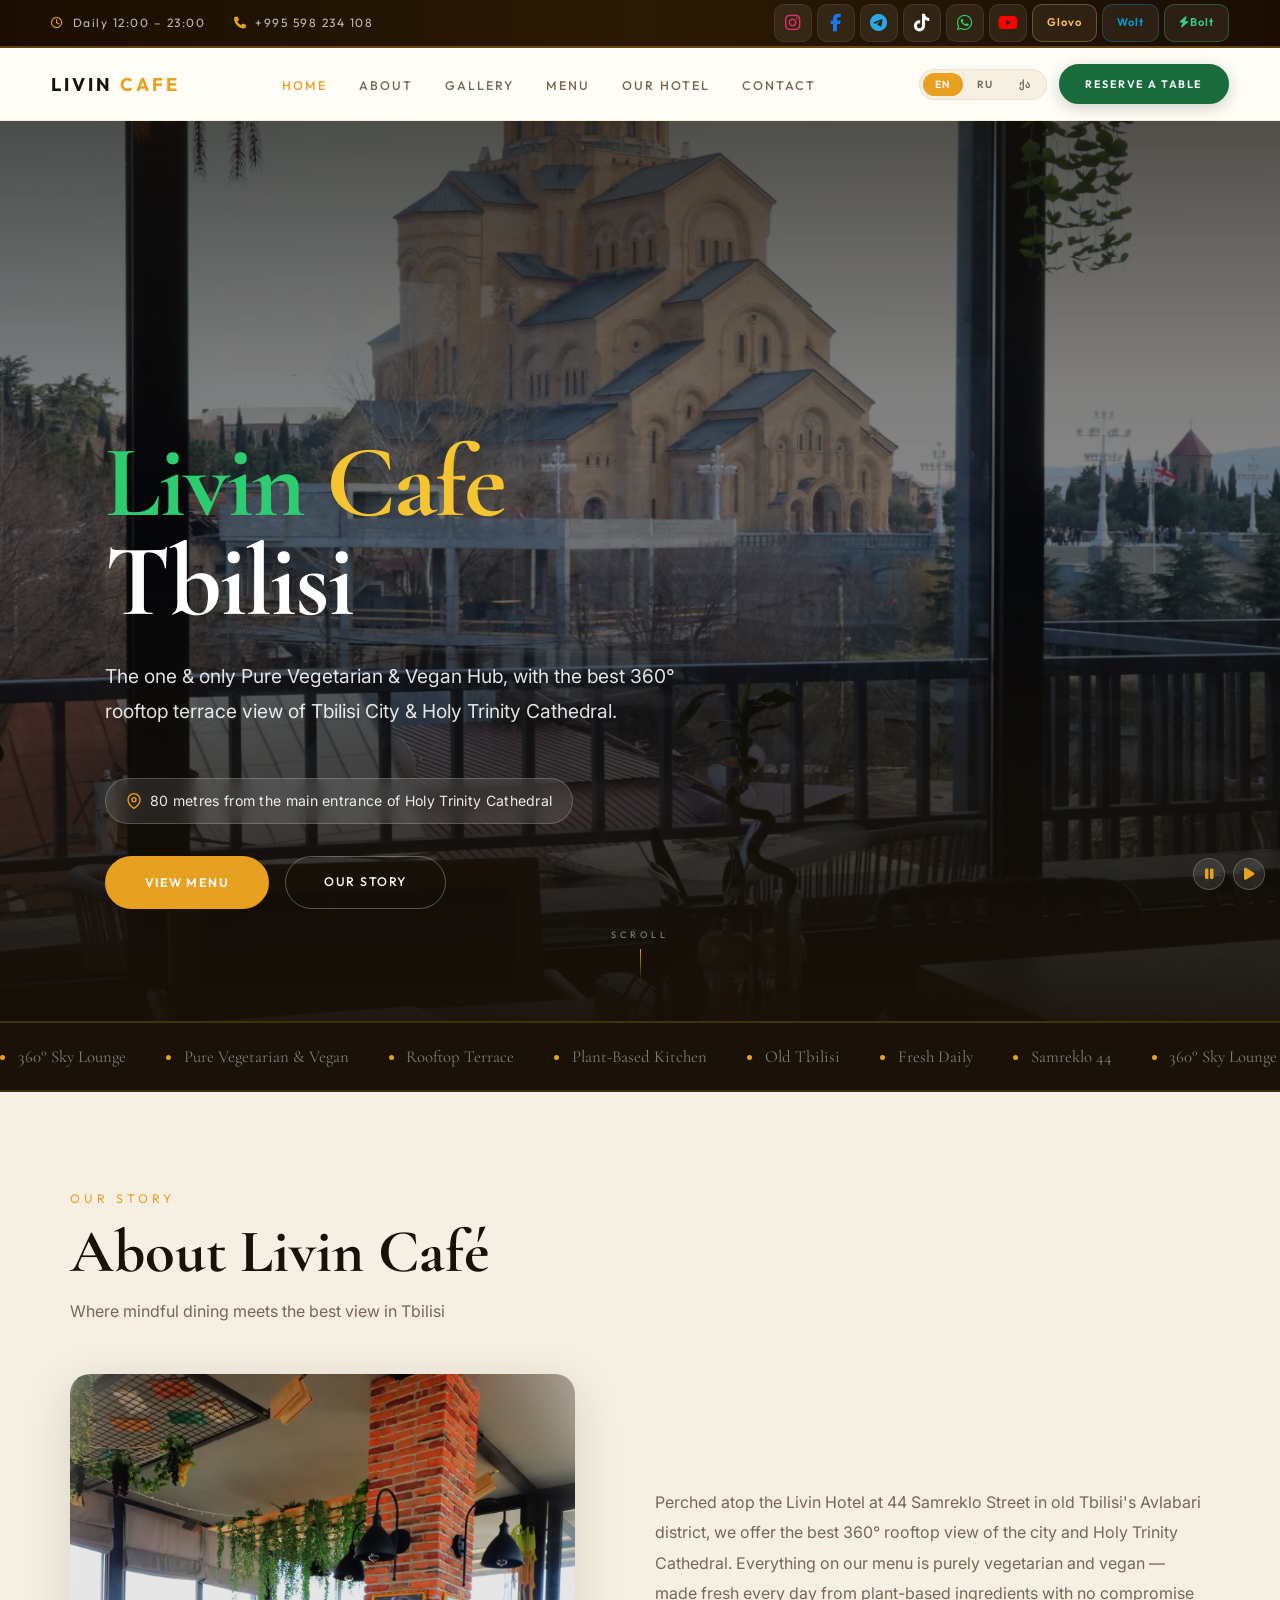
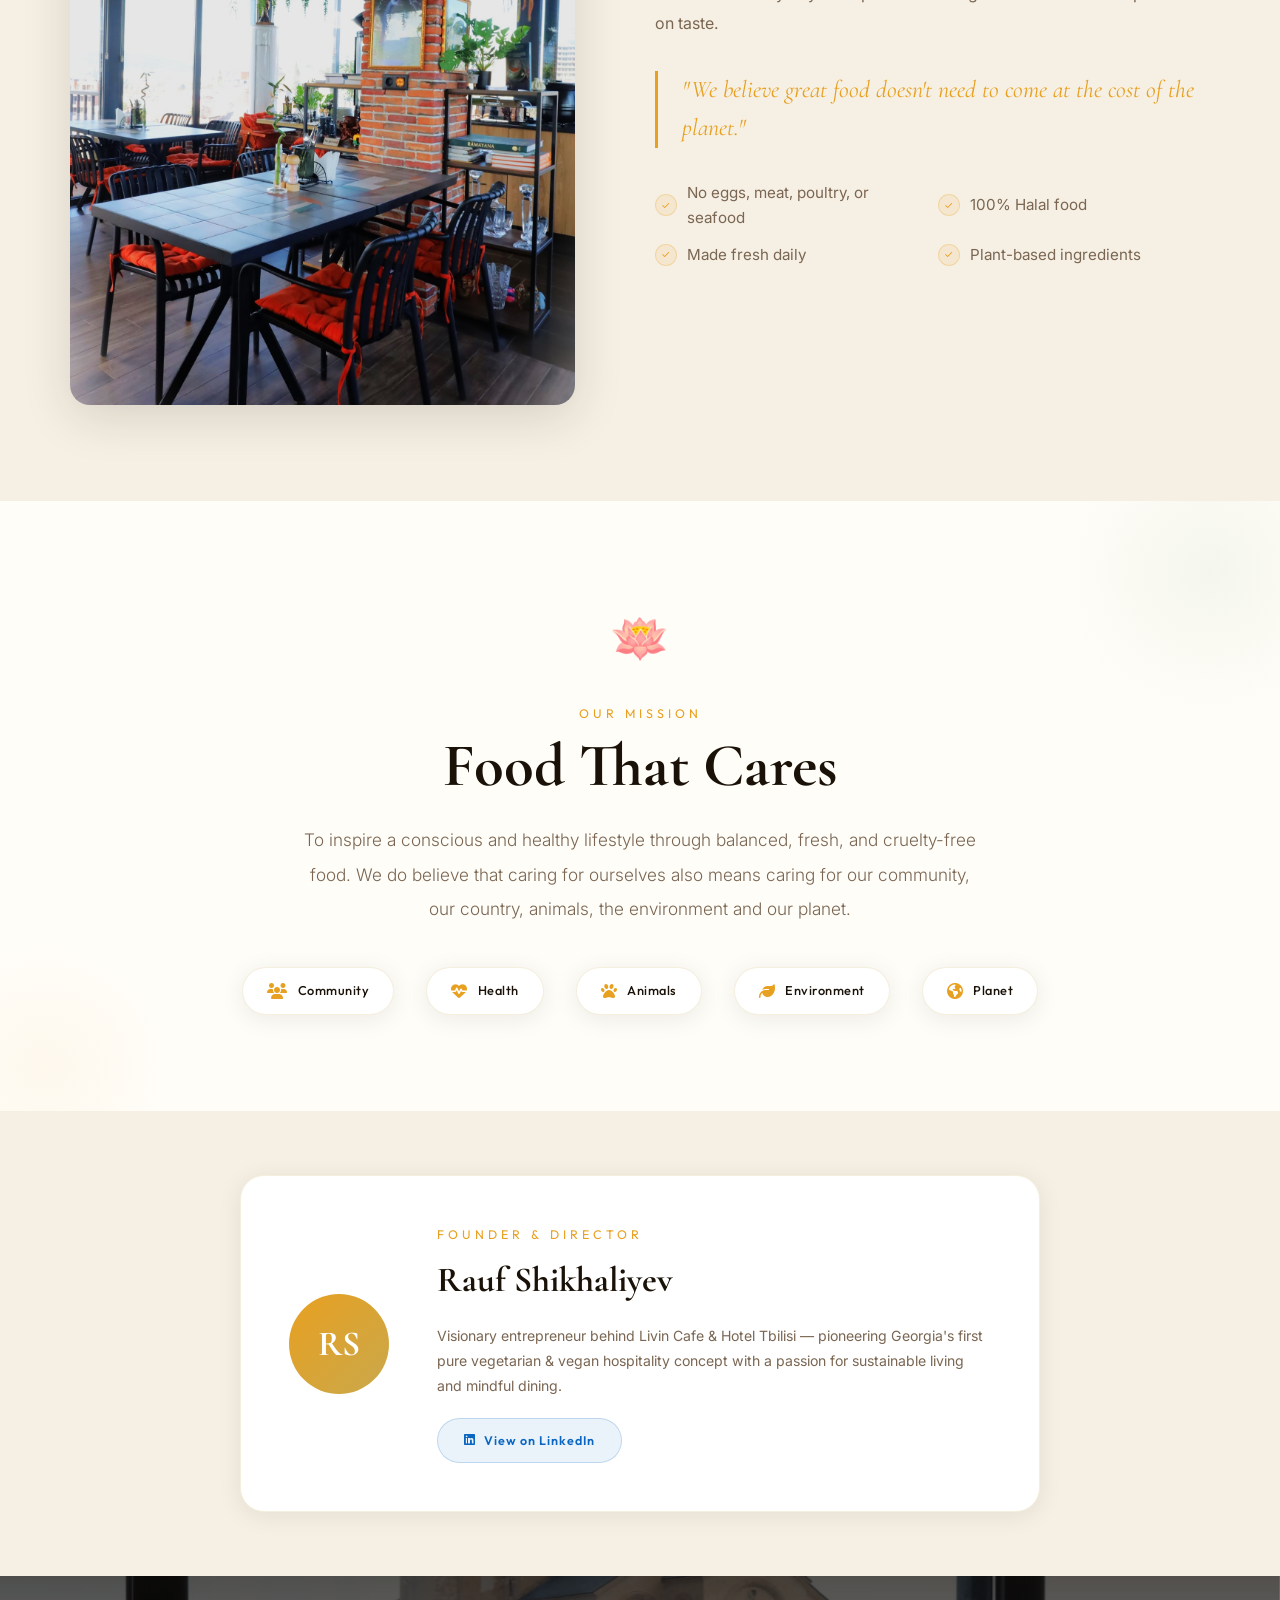
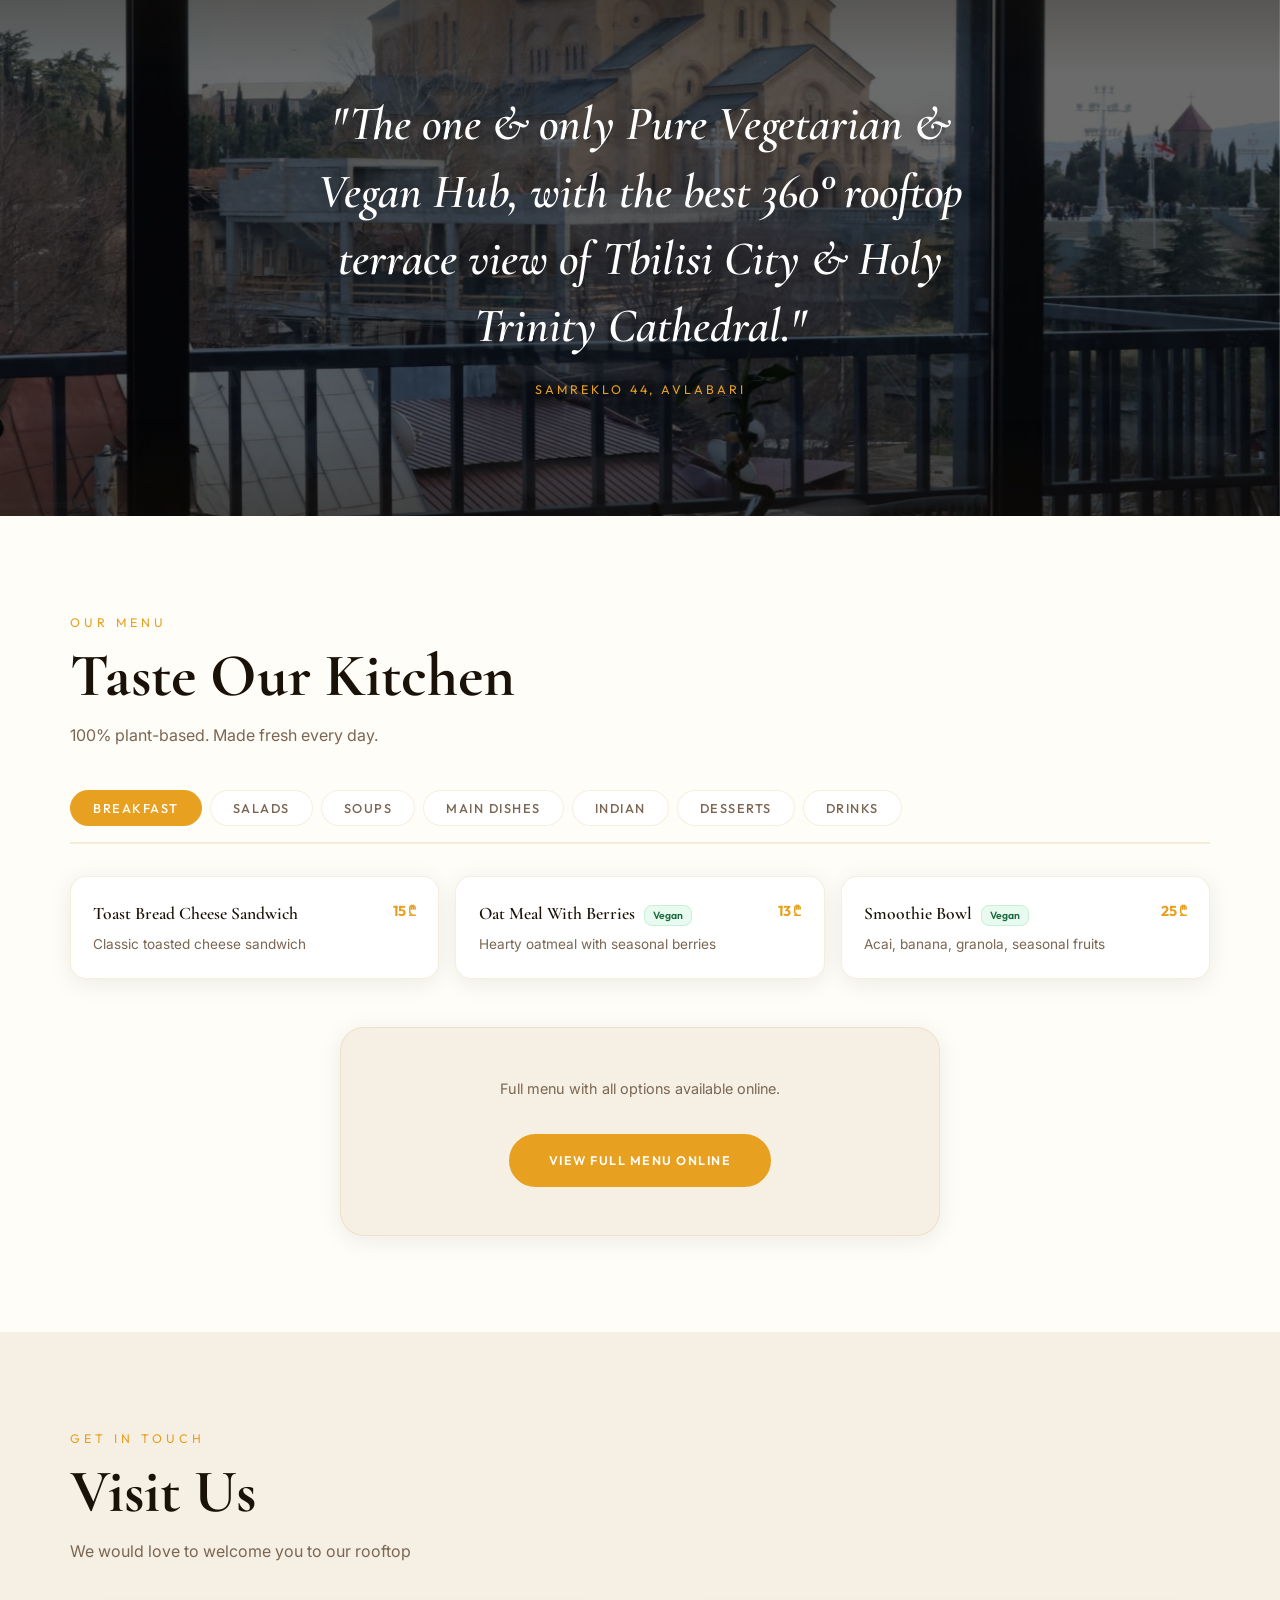
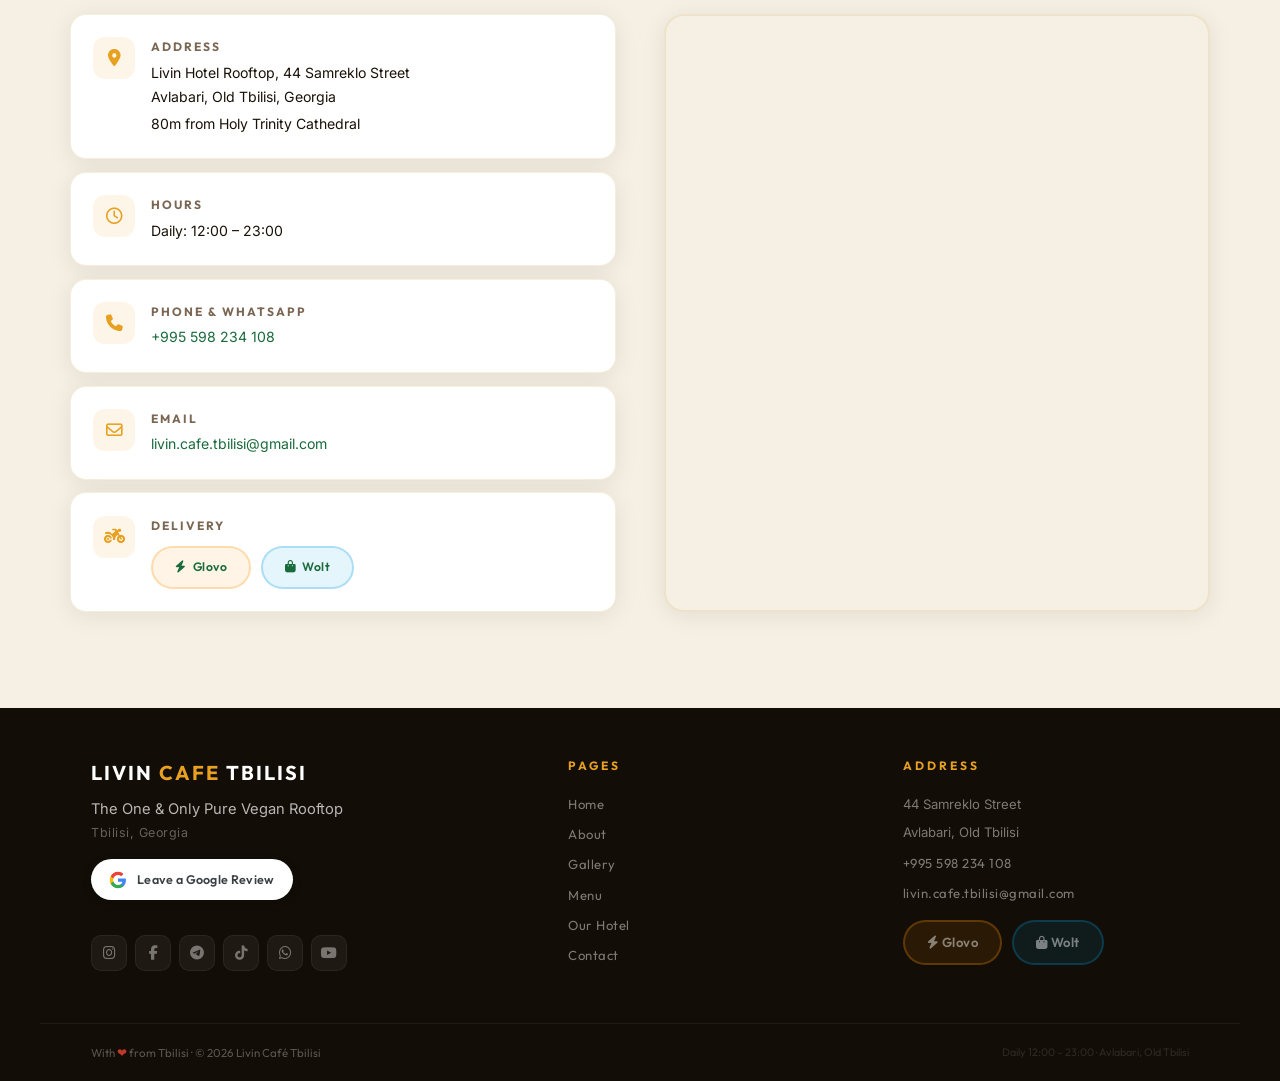
==== index.html @ c9aedded "Add files via upload" ====
<!DOCTYPE html>
<html lang="en">
<head>
  <!-- Google tag (gtag.js) -->
  <script async src="https://www.googletagmanager.com/gtag/js?id=G-5EV773RWT3"></script>
  <script>
    window.dataLayer = window.dataLayer || [];
    function gtag(){dataLayer.push(arguments);}
    gtag('js', new Date());
    gtag('config', 'G-5EV773RWT3');
  </script>
  <meta charset="UTF-8"><meta name="viewport" content="width=device-width,initial-scale=1.0">
  <title>Livin Cafe Tbilisi — Pure Vegetarian & Vegan Rooftop</title>
  <meta name="description" content="The one and only pure vegetarian and vegan rooftop cafe in Tbilisi with 360 views of Holy Trinity Cathedral. Samreklo 44, Avlabari.">
  <!-- OG Tags -->
  <meta property="og:title" content="Livin Cafe Tbilisi — Pure Vegetarian & Vegan Rooftop">
  <meta property="og:description" content="The one & only Pure Vegetarian & Vegan Hub with the best 360° rooftop terrace view of Tbilisi City & Holy Trinity Cathedral.">
  <meta property="og:type" content="website">
  <meta property="og:url" content="https://www.livincafetbilisi.com">
  <meta property="og:image" content="https://www.livincafetbilisi.com/photos/cathedral-view.jpg">
  <meta property="og:locale" content="en_US">
  <meta property="og:locale:alternate" content="ru_RU">
  <meta property="og:locale:alternate" content="ka_GE">
  <meta name="twitter:card" content="summary_large_image">
  <meta name="twitter:title" content="Livin Cafe Tbilisi — Pure Vegetarian & Vegan Rooftop">
  <meta name="twitter:description" content="360° Sky Lounge · Bar · Terrace · Pure Vegetarian & Vegan Hub in Old Tbilisi">
  <meta name="twitter:image" content="https://www.livincafetbilisi.com/photos/cathedral-view.jpg">
  <!-- Schema Markup for SEO -->
  <script type="application/ld+json">
  {
    "@context": "https://schema.org",
    "@type": "Restaurant",
    "name": "Livin Cafe Tbilisi",
    "image": [
      "https://www.livincafetbilisi.com/photos/cathedral-view.jpg",
      "https://www.livincafetbilisi.com/photos/interior.jpg"
    ],
    "servesCuisine": [
      "Vegetarian",
      "Vegan",
      "Georgian",
      "Mediterranean"
    ],
    "priceRange": "$$",
    "address": {
      "@type": "PostalAddress",
      "streetAddress": "44 Samreklo Street",
      "addressLocality": "Avlabari, Old Tbilisi",
      "addressCountry": "GE"
    },
    "geo": {
      "@type": "GeoCoordinates",
      "latitude": "41.698880",
      "longitude": "44.814075"
    },
    "telephone": "+995 598 234 108",
    "url": "https://www.livincafetbilisi.com",
    "openingHours": [
      "Mo,Tu,We,Th,Fr,Sa,Su 12:00-23:00"
    ],
    "menu": "https://menu.ps.me/PnsCt-fEtQE",
    "hasMenu": "https://menu.ps.me/PnsCt-fEtQE"
  }
  </script>
  <!-- Favicon SVG -->
  <link rel="icon" type="image/png" href="favicon.png">
  <link rel="shortcut icon" href="favicon.ico">
  <link rel="stylesheet" href="style.css">
  <link rel="stylesheet" href="https://cdnjs.cloudflare.com/ajax/libs/font-awesome/6.5.1/css/all.min.css">
</head>
<body>
  <!-- Skip to Content Link for Accessibility -->
  <a href="#main-content" class="skip-link">Skip to main content</a>
  <div id="main-content" class="content-wrapper">
<div class="top-bar">
  <div class="top-bar-left">
    <span class="top-hours"><i class="far fa-clock"></i> <span data-i18n="topHours">Daily 12:00 – 23:00</span></span>
    <a href="tel:+995598234108" class="top-phone"><i class="fas fa-phone"></i> +995 598 234 108</a>
  </div>
  <div class="top-bar-right">
    <a href="https://www.instagram.com/livin.cafe.tbilisi" target="_blank" class="tsoc ig"><i class="fab fa-instagram"></i></a>
    <a href="https://www.facebook.com/livincafetbilisi" target="_blank" class="tsoc fb"><i class="fab fa-facebook-f"></i></a>
    <a href="https://t.me/LIVINCAFETBILISI" target="_blank" class="tsoc tg"><i class="fab fa-telegram-plane"></i></a>
    <a href="https://www.tiktok.com/@livin.cafe.tbilisi" target="_blank" class="tsoc tt"><i class="fab fa-tiktok"></i></a>
    <a href="https://wa.me/995598234108" target="_blank" class="tsoc wa"><i class="fab fa-whatsapp"></i></a>
    <a href="https://www.youtube.com/@LivinCafeTbilisi" target="_blank" class="tsoc yt"><i class="fab fa-youtube"></i></a>
    <a href="https://glovoapp.com/ka/ge/tbilisi/stores/livin-cafe-tbilisi-tbi" target="_blank" class="tsoc tsoc-delivery glovo">Glovo</a>
    <a href="https://wolt.com/ka/geo/tbilisi/restaurant/livin-caf-tbilisi" target="_blank" class="tsoc tsoc-delivery wolt">Wolt</a>
    <a href="#" class="tsoc tsoc-delivery bolt"><i class="fas fa-bolt"></i> Bolt</a>
  </div>
</div>
<nav class="nav" id="nav">
  <a href="index.html" class="nav-logo"><span class="nav-brand">LIVIN <em>CAFE</em></span></a>
  <ul class="nav-center">
    <li><a href="#home" class="active" data-i18n="navHome">Home</a></li>
    <li><a href="#about" data-i18n="navAbout">About</a></li>
    <li><a href="gallery.html" data-i18n="navGallery">Gallery</a></li>
    <li><a href="#menu" data-i18n="navMenu">Menu</a></li>
    <li><a href="hotel.html" data-i18n="navHotel">Our Hotel</a></li>
    <li><a href="#contact" data-i18n="navContact">Contact</a></li>
  </ul>
  <div class="nav-right">
    <div class="lang-toggle">
      <button class="lang-btn active" data-lang="en">EN</button>
      <button class="lang-btn" data-lang="ru">RU</button>
      <button class="lang-btn" data-lang="ka">ქა</button>
    </div>
    <a href="https://wa.me/995598234108" target="_blank" class="nav-cta" data-i18n="navCta">Reserve a Table</a>
  </div>
  <button class="hamburger" id="hamburger"><span></span><span></span><span></span></button>
</nav>
<div class="mobile-nav" id="mobileNav">
  <a href="#home" onclick="closeMobile()" data-i18n="navHome">Home</a>
  <a href="#about" onclick="closeMobile()" data-i18n="navAbout">About</a>
  <a href="gallery.html" data-i18n="navGallery">Gallery</a>
  <a href="#menu" onclick="closeMobile()" data-i18n="navMenu">Menu</a>
  <a href="hotel.html" data-i18n="navHotel">Hotel</a>
  <a href="#contact" onclick="closeMobile()" data-i18n="navContact">Contact</a>
  <a href="https://wa.me/995598234108" target="_blank" data-i18n="navCta">Reserve a Table</a>
  <div class="mobile-lang"><button class="lang-btn" data-lang="en">EN</button><button class="lang-btn" data-lang="ru">RU</button><button class="lang-btn" data-lang="ka">ქა</button></div>
</div>

<!-- HERO — brighter video filter -->
<section class="hero" id="home">
  <div class="hero-video-wrap">
    <video autoplay muted loop playsinline class="hero-video" poster="photos/cathedral-view.jpg">
      <source src="video/hero-6.mp4" type="video/mp4">
      <source src="video/hero.mp4" type="video/mp4">
    </video>
  </div>
  <div class="hero-overlay"></div>
  <div class="hero-content">
    <h1><span class="green">Livin</span> <span class="gold">Cafe</span><br>Tbilisi</h1>
    <p class="hero-desc" data-i18n="heroDesc">The one &amp; only Pure Vegetarian &amp; Vegan Hub, with the best 360&deg; rooftop terrace view of Tbilisi City &amp; Holy Trinity Cathedral.</p>
    <div class="hero-location" data-i18n="heroLocation">
      <svg viewBox="0 0 24 24" fill="none" stroke="currentColor" stroke-width="2" stroke-linecap="round" stroke-linejoin="round"><path d="M21 10c0 7-9 13-9 13s-9-6-9-13a9 9 0 0118 0z"/><circle cx="12" cy="10" r="3"/></svg>
      80 metres from the main entrance of Holy Trinity Cathedral
    </div>
    <div class="hero-actions">
      <a href="#menu" class="btn-main" data-i18n="heroBtn1">View Menu</a>
      <a href="#about" class="btn-ghost" data-i18n="heroBtn2">Our Story</a>
    </div>
  </div>
  <div class="hero-scroll"><span data-i18n="scrollText">Scroll</span><div class="hero-scroll-line"></div></div>
</section>

<!-- MARQUEE -->
<div class="marquee"><div class="marquee-track">
  <div class="marquee-item"><span class="dot"></span>360&deg; Sky Lounge</div>
  <div class="marquee-item"><span class="dot"></span><span data-i18n="mq1">Pure Vegetarian &amp; Vegan</span></div>
  <div class="marquee-item"><span class="dot"></span><span data-i18n="mq2">Rooftop Terrace</span></div>
  <div class="marquee-item"><span class="dot"></span><span data-i18n="mq3">Plant-Based Kitchen</span></div>
  <div class="marquee-item"><span class="dot"></span>Old Tbilisi</div>
  <div class="marquee-item"><span class="dot"></span><span data-i18n="mq5">Fresh Daily</span></div>
  <div class="marquee-item"><span class="dot"></span>Samreklo 44</div>
  <div class="marquee-item"><span class="dot"></span>360&deg; Sky Lounge</div>
  <div class="marquee-item"><span class="dot"></span><span data-i18n="mq1">Pure Vegetarian &amp; Vegan</span></div>
  <div class="marquee-item"><span class="dot"></span><span data-i18n="mq2">Rooftop Terrace</span></div>
  <div class="marquee-item"><span class="dot"></span><span data-i18n="mq3">Plant-Based Kitchen</span></div>
  <div class="marquee-item"><span class="dot"></span>Old Tbilisi</div>
  <div class="marquee-item"><span class="dot"></span>Samreklo 44</div>
</div></div>
<div class="marquee-controls" aria-label="Marquee controls">
  <button class="marquee-btn pause" title="Pause"><i class="fas fa-pause"></i></button>
  <button class="marquee-btn play" title="Play"><i class="fas fa-play"></i></button>
</div>

<!-- ABOUT -->
<section id="about">
  <div class="container">
    <span class="section-label reveal" data-i18n="aboutLabel">Our Story</span>
    <h2 class="section-title reveal" data-i18n="aboutTitle">About Livin Cafe</h2>
    <p class="section-sub reveal" data-i18n="aboutSub">Where mindful dining meets the best view in Tbilisi</p>
    <div class="about-grid">
      <div class="about-img reveal"><img src="photos/interior.jpg" alt="Livin Cafe Interior"></div>
      <div class="about-body">
        <p class="reveal" data-i18n="aboutP">Perched atop the Livin Hotel at 44 Samreklo Street in Old Tbilisi's Avlabari district, we offer the best 360&deg; rooftop view of the city and Holy Trinity Cathedral. Everything on our menu is purely vegetarian and vegan — made fresh every day from plant-based ingredients with no compromise on taste.</p>
        <blockquote class="reveal" data-i18n="aboutQuote">"We believe great food doesn't need to come at the cost of the planet."</blockquote>
        <ul class="values reveal">
          <li><span class="check">&#10003;</span><span data-i18n="pr1">No eggs, meat, poultry, or seafood</span></li>
          <li><span class="check">&#10003;</span><span data-i18n="pr2">100% Halal food</span></li>
          <li><span class="check">&#10003;</span><span data-i18n="pr3">Made fresh daily</span></li>
          <li><span class="check">&#10003;</span><span data-i18n="pr4">Plant-based ingredients</span></li>
        </ul>
      </div>
    </div>
  </div>
</section>

<!-- MISSION — NEW SECTION -->
<section class="mission-section" id="mission">
  <div class="mission-inner">
    <div class="mission-icon reveal">🪷</div>
    <span class="section-label reveal" data-i18n="missionLabel">Our Mission</span>
    <h2 class="section-title reveal" data-i18n="missionTitle">Food That Cares</h2>
    <p class="mission-text reveal" data-i18n="missionText">To inspire a conscious and healthy lifestyle through balanced, fresh, and cruelty-free food. We do believe that caring for ourselves also means caring for our community, our country, animals, the environment and our planet.</p>
    <div class="mission-pillars reveal">
      <div class="mission-pillar"><i class="fas fa-users"></i> <span data-i18n="mp1">Community</span></div>
      <div class="mission-pillar"><i class="fas fa-heartbeat"></i> <span data-i18n="mp2">Health</span></div>
      <div class="mission-pillar"><i class="fas fa-paw"></i> <span data-i18n="mp3">Animals</span></div>
      <div class="mission-pillar"><i class="fas fa-leaf"></i> <span data-i18n="mp4">Environment</span></div>
      <div class="mission-pillar"><i class="fas fa-globe-americas"></i> <span data-i18n="mp5">Planet</span></div>
    </div>
  </div>
</section>

<!-- OWNER -->
<section class="owner-section" id="owner">
  <div class="container">
    <div class="owner-card reveal">
      <div class="owner-photo"><div class="owner-initials">RS</div></div>
      <div class="owner-info">
        <span class="section-label" data-i18n="ownerLabel">Founder &amp; Director</span>
        <h3 data-i18n="ownerName">Rauf Shikhaliyev</h3>
        <p data-i18n="ownerBio">Visionary entrepreneur behind Livin Cafe &amp; Hotel Tbilisi — pioneering Georgia's first pure vegetarian &amp; vegan hospitality concept with a passion for sustainable living and mindful dining.</p>
        <a href="https://www.linkedin.com/in/rauf-shikhaliyev-09820183/" target="_blank" class="owner-linkedin">
          <i class="fab fa-linkedin"></i> <span data-i18n="ownerLinkedin">View on LinkedIn</span>
        </a>
      </div>
    </div>
  </div>
</section>

<!-- PHOTO BREAK -->
<div class="photo-break">
  <img src="photos/cathedral-view.jpg" alt="Cathedral view from Livin Cafe">
  <div class="photo-break-overlay"></div>
  <div class="photo-break-text reveal">
    <blockquote data-i18n="breakQuote">"The one &amp; only Pure Vegetarian &amp; Vegan Hub, with the best 360&deg; rooftop terrace view of Tbilisi City &amp; Holy Trinity Cathedral."</blockquote>
    <cite data-i18n="breakCite">Samreklo 44, Avlabari</cite>
  </div>
</div>

<!-- MENU — with i18n keys for translation -->
<section id="menu">
  <div class="container">
    <span class="section-label reveal" data-i18n="menuLabel">Our Menu</span>
    <h2 class="section-title reveal" data-i18n="menuTitle">Taste Our Kitchen</h2>
    <p class="section-sub reveal" data-i18n="menuSub">100% plant-based. Made fresh every day.</p>
    <div class="menu-tabs reveal">
      <button class="tab-btn active" data-tab="breakfast" data-i18n="t0">Breakfast</button>
      <button class="tab-btn" data-tab="salads" data-i18n="t1">Salads</button>
      <button class="tab-btn" data-tab="soups" data-i18n="t2">Soups</button>
      <button class="tab-btn" data-tab="mains" data-i18n="t3">Main Dishes</button>
      <button class="tab-btn" data-tab="indian" data-i18n="t4">Indian</button>
      <button class="tab-btn" data-tab="desserts" data-i18n="t5">Desserts</button>
      <button class="tab-btn" data-tab="drinks" data-i18n="t6">Drinks</button>
    </div>
    <!-- BREAKFAST -->
    <div class="menu-panel active" id="tab-breakfast"><div class="menu-grid">
      <div class="menu-card"><div class="menu-card-body"><h4><span data-i18n="m_b1">Toast Bread Cheese Sandwich</span></h4><p class="mc-desc" data-i18n="m_b1d">Classic toasted cheese sandwich</p></div><span class="mc-price">15 &#8382;</span></div>
      <div class="menu-card"><div class="menu-card-body"><h4><span data-i18n="m_b2">Oat Meal With Berries</span> <span class="tag-v">Vegan</span></h4><p class="mc-desc" data-i18n="m_b2d">Hearty oatmeal with seasonal berries</p></div><span class="mc-price">13 &#8382;</span></div>
      <div class="menu-card"><div class="menu-card-body"><h4><span data-i18n="m_b3">Smoothie Bowl</span> <span class="tag-v">Vegan</span></h4><p class="mc-desc" data-i18n="m_b3d">Acai, banana, granola, seasonal fruits</p></div><span class="mc-price">25 &#8382;</span></div>
    </div></div>
    <!-- SALADS -->
    <div class="menu-panel" id="tab-salads"><div class="menu-grid">
      <div class="menu-card"><div class="menu-card-body"><h4><span data-i18n="m_s1">Broccoli &amp; Avocado Salad</span> <span class="tag-v">Vegan</span></h4><p class="mc-desc" data-i18n="m_s1d">Broccoli, avocado, iceberg, tomato, zucchini, cashew</p></div><span class="mc-price">25 &#8382;</span></div>
      <div class="menu-card"><div class="menu-card-body"><h4><span data-i18n="m_s2">Caesar Salad</span> <span class="tag-vg">Vegetarian</span></h4><p class="mc-desc" data-i18n="m_s2d">Beyond Meat, parmesan, vegan caesar dressing</p></div><span class="mc-price">29 &#8382;</span></div>
    </div></div>
    <!-- SOUPS -->
    <div class="menu-panel" id="tab-soups"><div class="menu-grid">
      <div class="menu-card"><div class="menu-card-body"><h4><span data-i18n="m_sp1">Pumpkin Cream Soup</span> <span class="tag-v">Vegan</span></h4><p class="mc-desc" data-i18n="m_sp1d">Semi-sweet pumpkin, coconut cream, spices</p></div><span class="mc-price">18 &#8382;</span></div>
      <div class="menu-card"><div class="menu-card-body"><h4><span data-i18n="m_sp2">Miso Soup</span> <span class="tag-v">Vegan</span></h4><p class="mc-desc" data-i18n="m_sp2d">Tofu, wakame, nori, bell pepper, rice</p></div><span class="mc-price">22 &#8382;</span></div>
      <div class="menu-card"><div class="menu-card-body"><h4><span data-i18n="m_sp3">Tom Yum Noodles</span> <span class="tag-v">Vegan</span></h4><p class="mc-desc" data-i18n="m_sp3d">Tofu, mushroom, broccoli, coconut cream</p></div><span class="mc-price">25 &#8382;</span></div>
    </div></div>
    <!-- MAINS -->
    <div class="menu-panel" id="tab-mains"><div class="menu-grid">
      <div class="menu-card"><div class="menu-card-body"><h4><span data-i18n="m_m1">CheeseBurger</span> <span class="tag-vg">Vegetarian</span></h4><p class="mc-desc" data-i18n="m_m1d">Beyond Meat patty, mozzarella, potato wedges</p></div><span class="mc-price">38 &#8382;</span></div>
      <div class="menu-card"><div class="menu-card-body"><h4><span data-i18n="m_m2">Burger</span> <span class="tag-v">Vegan</span></h4><p class="mc-desc" data-i18n="m_m2d">Beyond Meat, lettuce, tomato, vegan sauce</p></div><span class="mc-price">35 &#8382;</span></div>
      <div class="menu-card"><div class="menu-card-body"><h4><span data-i18n="m_m3">Grilled Falafel Roll</span> <span class="tag-v">Vegan</span></h4><p class="mc-desc" data-i18n="m_m3d">Lavash, lettuce, tomato, cucumber pickle</p></div><span class="mc-price">25 &#8382;</span></div>
      <div class="menu-card"><div class="menu-card-body"><h4><span data-i18n="m_m4">Spicy Burrito Wrap</span> <span class="tag-v">Vegan</span></h4><p class="mc-desc" data-i18n="m_m4d">Soy meat, corn, red beans, bell pepper, salsa</p></div><span class="mc-price">25 &#8382;</span></div>
      <div class="menu-card"><div class="menu-card-body"><h4><span data-i18n="m_m5">Tofu Fish Fillet</span> <span class="tag-v">Vegan</span></h4><p class="mc-desc" data-i18n="m_m5d">Tofu in nori, vegan tartar, home fries</p></div><span class="mc-price">35 &#8382;</span></div>
      <div class="menu-card"><div class="menu-card-body"><h4><span data-i18n="m_m6">Singapore Noodles</span> <span class="tag-v">Vegan</span></h4><p class="mc-desc" data-i18n="m_m6d">Bell pepper, carrot, zucchini, sesame, soy</p></div><span class="mc-price">28 &#8382;</span></div>
    </div></div>
    <!-- INDIAN -->
    <div class="menu-panel" id="tab-indian"><div class="menu-grid">
      <div class="menu-card"><div class="menu-card-body"><h4><span data-i18n="m_i1">Paneer Butter Masala</span> <span class="tag-vg">Vegetarian</span></h4><p class="mc-desc" data-i18n="m_i1d">Tomato, cashew, garam masala, ginger</p></div><span class="mc-price">35 &#8382;</span></div>
      <div class="menu-card"><div class="menu-card-body"><h4><span data-i18n="m_i2">Paneer Tikka Masala</span> <span class="tag-vg">Vegetarian</span></h4><p class="mc-desc" data-i18n="m_i2d">Spicy, jeera rice, yogurt, bell pepper</p></div><span class="mc-price">35 &#8382;</span></div>
      <div class="menu-card"><div class="menu-card-body"><h4><span data-i18n="m_i3">Dal Fry</span> <span class="tag-v">Vegan</span></h4><p class="mc-desc" data-i18n="m_i3d">Yellow lentils, Indian spices, served with rice</p></div><span class="mc-price">35 &#8382;</span></div>
      <div class="menu-card"><div class="menu-card-body"><h4><span data-i18n="m_i4">Chapati Bread</span> <span class="tag-v">Vegan</span></h4></div><span class="mc-price">6 &#8382;</span></div>
    </div></div>
    <!-- DESSERTS -->
    <div class="menu-panel" id="tab-desserts"><div class="menu-grid">
      <div class="menu-card"><div class="menu-card-body"><h4><span data-i18n="m_d1">Tiramisu</span> <span class="tag-vg">Vegetarian</span></h4></div><span class="mc-price">25 &#8382;</span></div>
      <div class="menu-card"><div class="menu-card-body"><h4><span data-i18n="m_d2">Carrot Cake</span> <span class="tag-vg">Vegetarian</span></h4></div><span class="mc-price">16 &#8382;</span></div>
      <div class="menu-card"><div class="menu-card-body"><h4><span data-i18n="m_d3">Ice Cream</span> <span class="tag-vg">Vegetarian</span></h4></div><span class="mc-price">15 &#8382;</span></div>
      <div class="menu-card"><div class="menu-card-body"><h4><span data-i18n="m_d4">Seasonal Fruit Plate</span></h4></div><span class="mc-price">25 &#8382;</span></div>
    </div></div>
    <!-- DRINKS -->
    <div class="menu-panel" id="tab-drinks"><div class="menu-grid">
      <div class="menu-card"><div class="menu-card-body"><h4><span data-i18n="m_dr1">Espresso</span></h4></div><span class="mc-price">6 &#8382;</span></div>
      <div class="menu-card"><div class="menu-card-body"><h4><span data-i18n="m_dr2">Cappuccino</span></h4></div><span class="mc-price">9 &#8382;</span></div>
      <div class="menu-card"><div class="menu-card-body"><h4><span data-i18n="m_dr3">Latte / Iced Latte</span></h4></div><span class="mc-price">10 &#8382;</span></div>
      <div class="menu-card"><div class="menu-card-body"><h4><span data-i18n="m_dr4">Masala Tea</span></h4><p class="mc-desc" data-i18n="m_dr4d">Traditional spiced tea</p></div><span class="mc-price">15 &#8382;</span></div>
      <div class="menu-card"><div class="menu-card-body"><h4><span data-i18n="m_dr5">Livin Lemonade</span></h4><p class="mc-desc" data-i18n="m_dr5d">Homemade special lemonade</p></div><span class="mc-price">18 &#8382;</span></div>
      <div class="menu-card"><div class="menu-card-body"><h4><span data-i18n="m_dr6">Fresh Juice</span></h4><p class="mc-desc" data-i18n="m_dr6d">Orange, apple, carrot, grapefruit</p></div><span class="mc-price">14 &#8382;</span></div>
      <div class="menu-card"><div class="menu-card-body"><h4><span data-i18n="m_dr7">Mojito</span></h4></div><span class="mc-price">25 &#8382;</span></div>
      <div class="menu-card"><div class="menu-card-body"><h4><span data-i18n="m_dr8">Wine by Glass</span></h4><p class="mc-desc" data-i18n="m_dr8d">Local Georgian wines</p></div><span class="mc-price">14 &#8382;</span></div>
      <div class="menu-card"><div class="menu-card-body"><h4><span data-i18n="m_dr9">Beer (Corona / IPA / Cider)</span></h4></div><span class="mc-price">15 &#8382;</span></div>
    </div></div>
    <div class="menu-cta reveal">
      <p data-i18n="menuCtaP">Full menu with all options available online.</p>
      <a href="https://menu.ps.me/PnsCt-fEtQE" target="_blank" class="btn-main" data-i18n="menuBtn">View Full Menu Online</a>
    </div>
  </div>
</section>

<!-- CONTACT -->
<section id="contact" style="background:var(--bg2)">
  <div class="container">
    <span class="section-label reveal" data-i18n="contactLabel">Get in Touch</span>
    <h2 class="section-title reveal" data-i18n="contactTitle">Visit Us</h2>
    <p class="section-sub reveal" data-i18n="contactSub">We would love to welcome you to our rooftop</p>
    <div class="contact-grid">
      <div class="contact-cards reveal">
        <div class="c-card"><div class="c-icon"><i class="fas fa-map-marker-alt"></i></div><div><h4 data-i18n="cAddr">Address</h4><p data-i18n="cAddrV">Livin Hotel Rooftop, 44 Samreklo Street<br>Avlabari, Old Tbilisi, Georgia</p><p class="c-note" data-i18n="cAddrN">80m from Holy Trinity Cathedral</p></div></div>
        <div class="c-card"><div class="c-icon"><i class="far fa-clock"></i></div><div><h4 data-i18n="cHours">Hours</h4><p data-i18n="cHoursV">Daily: 12:00 – 23:00</p></div></div>
        <div class="c-card"><div class="c-icon"><i class="fas fa-phone"></i></div><div><h4 data-i18n="cPhone">Phone &amp; WhatsApp</h4><p><a href="tel:+995598234108">+995 598 234 108</a></p></div></div>
        <div class="c-card"><div class="c-icon"><i class="far fa-envelope"></i></div><div><h4 data-i18n="cEmail">Email</h4><p><a href="mailto:livin.cafe.tbilisi@gmail.com">livin.cafe.tbilisi@gmail.com</a></p></div></div>
        <div class="c-card"><div class="c-icon"><i class="fas fa-motorcycle"></i></div><div><h4 data-i18n="cDelivery">Delivery</h4><div class="delivery-links"><a href="https://glovoapp.com/ka/ge/tbilisi/stores/livin-cafe-tbilisi-tbi" target="_blank" class="delivery-pill glovo-pill"><i class="fas fa-bolt"></i> Glovo</a><a href="https://wolt.com/ka/geo/tbilisi/restaurant/livin-caf-tbilisi" target="_blank" class="delivery-pill wolt-pill"><i class="fas fa-shopping-bag"></i> Wolt</a></div></div></div>
      </div>
      <div class="map-wrap reveal">
        <iframe src="https://maps.google.com/maps?q=41.698880,44.814075&t=&z=18&ie=UTF8&iwloc=&output=embed" loading="lazy" title="Livin Cafe Map" allowfullscreen></iframe>
      </div>
    </div>
  </div>
</section>

<!-- FOOTER -->
<footer class="footer">
  <div class="footer-top">
    <div class="footer-brand">
      <div class="footer-logo-text">LIVIN <em>CAFE</em> TBILISI</div>
      <p class="footer-tagline-main" data-i18n="footerTagline">Pure Vegetarian &amp; Vegan Café · 360° Sky Rooftop</p>
      <p class="footer-tagline-sub">Tbilisi, Georgia</p>
      <a href="https://maps.app.goo.gl/QhFPs6GxrP2SjSTF9" target="_blank" class="google-review-btn">
        <svg viewBox="0 0 24 24" width="18" height="18"><path fill="#4285F4" d="M22.56 12.25c0-.78-.07-1.53-.2-2.25H12v4.26h5.92c-.26 1.37-1.04 2.53-2.21 3.31v2.77h3.57c2.08-1.92 3.28-4.74 3.28-8.09z"/><path fill="#34A853" d="M12 23c2.97 0 5.46-.98 7.28-2.66l-3.57-2.77c-.98.66-2.23 1.06-3.71 1.06-2.86 0-5.29-1.93-6.16-4.53H2.18v2.84C3.99 20.53 7.7 23 12 23z"/><path fill="#FBBC05" d="M5.84 14.09c-.22-.66-.35-1.36-.35-2.09s.13-1.43.35-2.09V7.07H2.18C1.43 8.55 1 10.22 1 12s.43 3.45 1.18 4.93l3.66-2.84z"/><path fill="#EA4335" d="M12 5.38c1.62 0 3.06.56 4.21 1.64l3.15-3.15C17.45 2.09 14.97 1 12 1 7.7 1 3.99 3.47 2.18 7.07l3.66 2.84c.87-2.6 3.3-4.53 6.16-4.53z"/></svg>
        <span data-i18n="reviewBtn">Leave a Google Review</span>
      </a>
      <div class="footer-socials-row">
        <a href="https://www.instagram.com/livin.cafe.tbilisi" target="_blank"><i class="fab fa-instagram"></i></a>
        <a href="https://www.facebook.com/livincafetbilisi" target="_blank"><i class="fab fa-facebook-f"></i></a>
        <a href="https://t.me/LIVINCAFETBILISI" target="_blank"><i class="fab fa-telegram-plane"></i></a>
        <a href="https://www.tiktok.com/@livin.cafe.tbilisi" target="_blank"><i class="fab fa-tiktok"></i></a>
        <a href="https://wa.me/995598234108" target="_blank"><i class="fab fa-whatsapp"></i></a>
        <a href="https://www.youtube.com/@LivinCafeTbilisi" target="_blank"><i class="fab fa-youtube"></i></a>
      </div>
    </div>
    <div class="footer-col">
      <h5>Pages</h5>
      <a href="#home" data-i18n="navHome">Home</a>
      <a href="#about" data-i18n="navAbout">About</a>
      <a href="gallery.html" data-i18n="navGallery">Gallery</a>
      <a href="#menu" data-i18n="navMenu">Menu</a>
      <a href="hotel.html" data-i18n="navHotel">Hotel</a>
      <a href="#contact" data-i18n="navContact">Contact</a>
    </div>
    <div class="footer-col">
      <h5 data-i18n="cAddr">Address</h5>
      <p>44 Samreklo Street</p><p>Avlabari, Old Tbilisi</p>
      <p style="margin-top:.5rem"><a href="tel:+995598234108">+995 598 234 108</a></p>
      <p><a href="mailto:livin.cafe.tbilisi@gmail.com">livin.cafe.tbilisi@gmail.com</a></p>
      <div class="delivery-links" style="margin-top:1rem">
        <a href="https://glovoapp.com/ka/ge/tbilisi/stores/livin-cafe-tbilisi-tbi" target="_blank" class="delivery-pill glovo-pill"><i class="fas fa-bolt"></i> Glovo</a>
        <a href="https://wolt.com/ka/geo/tbilisi/restaurant/livin-caf-tbilisi" target="_blank" class="delivery-pill wolt-pill"><i class="fas fa-shopping-bag"></i> Wolt</a>
      </div>
    </div>
  </div>
  <div class="footer-bottom">
    <p data-i18n="footerText">With <span class="heart">&#10084;</span> from Tbilisi &middot; &copy; 2026 Livin Caf&eacute; Tbilisi</p>
    <p style="font-size:.68rem;opacity:.4">Daily 12:00 &ndash; 23:00 &middot; Avlabari, Old Tbilisi</p>
  </div>
</footer>

  </div>
  <script src="script.js"></script>
</body>
</html>
---- style.css ----
@import url('https://fonts.googleapis.com/css2?family=Cormorant+Garamond:ital,wght@0,400;0,600;0,700;1,400;1,700&family=Inter:wght@300;400;500;600&family=Outfit:wght@300;400;500;600;700&display=swap');
:root{
  --green:#1a6b3c;--green-light:#2ecc71;--gold:#c9a84c;--saffron:#e8a020;--saffron-light:#f5c430;
  --bg:#fffdf8;--bg2:#f6f0e4;--bg3:#f0e8d5;--card:#ffffff;--dark:#1a1208;--dark2:#120d06;
  --text:#1a1208;--text-muted:#7a6652;--border:rgba(201,168,76,.18);
  --heading:'Cormorant Garamond',serif;--body:'Inter',sans-serif;--accent:'Outfit',sans-serif;
  --shadow:0 4px 24px rgba(26,18,8,.08);--shadow-lg:0 12px 50px rgba(26,18,8,.14)
}
*,*::before,*::after{margin:0;padding:0;box-sizing:border-box}
html{scroll-behavior:smooth}
body{font-family:var(--body);background:var(--bg);color:var(--text);overflow-x:hidden;line-height:1.7}
::-webkit-scrollbar{width:4px}::-webkit-scrollbar-track{background:var(--bg2)}::-webkit-scrollbar-thumb{background:var(--saffron);border-radius:3px}

/* Skip link for accessibility */
.skip-link {
  position: absolute;
  top: -40px;
  left: 0;
  background: var(--saffron);
  color: white;
  padding: 8px 16px;
  z-index: 1000;
  transition: top 0.3s;
  font-family: var(--accent);
  font-size: 0.875rem;
  border-radius: 0 0 8px 8px;
}

.skip-link:focus {
  top: 0;
}

/* Language button feedback */
.lang-btn {
  transition: all 0.3s ease;
  position: relative;
  overflow: hidden;
}

.lang-btn:active {
  transform: scale(0.95);
}

.lang-btn::after {
  content: '';
  position: absolute;
  top: 50%;
  left: 50%;
  width: 0;
  height: 0;
  background: rgba(255,255,255,0.2);
  border-radius: 50%;
  transform: translate(-50%, -50%);
  transition: width 0.3s ease, height 0.3s ease;
}

.lang-btn:active::after {
  width: 100px;
  height: 100px;
}

/* Make Reserve button more prominent */
.nav-cta {
  position: relative;
  overflow: hidden;
  font-weight: 700;
  box-shadow: 0 4px 15px rgba(26, 18, 8, 0.2);
}

.nav-cta:hover {
  box-shadow: 0 6px 20px rgba(26, 18, 8, 0.3);
  transform: translateY(-2px);
}

.nav-cta:active {
  transform: translateY(0);
}

/* Marquee accessibility controls */
.marquee {
  position: relative;
}

.marquee-controls {
  position: absolute;
  bottom: 10px;
  right: 15px;
  display: flex;
  gap: 8px;
  z-index: 10;
}

.marquee-btn {
  width: 32px;
  height: 32px;
  border-radius: 50%;
  background: rgba(255,255,255,0.1);
  border: 1px solid rgba(255,255,255,0.2);
  color: var(--saffron);
  display: flex;
  align-items: center;
  justify-content: center;
  cursor: pointer;
  transition: all 0.3s ease;
  font-size: 0.875rem;
}

.marquee-btn:hover {
  background: rgba(255,255,255,0.2);
  transform: scale(1.1);
}

.marquee-btn:active {
  transform: scale(0.9);
}

/* ─── TOP BAR ─── */
.top-bar{background:linear-gradient(90deg,#1a0e02 0%,#2a1a04 50%,#1a0e02 100%);border-bottom:2px solid rgba(232,160,32,.35);padding:.6rem 4%;display:flex;align-items:center;justify-content:space-between;position:sticky;top:0;z-index:200;height:48px}
.top-bar-left{display:flex;align-items:center;gap:1.8rem}
.top-hours,.top-phone{font-family:var(--accent);font-size:.75rem;color:rgba(255,255,255,.7);letter-spacing:1.5px;text-decoration:none;display:flex;align-items:center;gap:8px;transition:.3s}
.top-hours i{color:var(--saffron)}.top-phone i{color:var(--saffron)}
.top-phone:hover{color:var(--saffron-light)}
.top-bar-right{display:flex;align-items:center;gap:5px}
.tsoc{width:38px;height:38px;border-radius:10px;background:rgba(255,255,255,.07);display:flex;align-items:center;justify-content:center;text-decoration:none;color:rgba(255,255,255,.6);font-size:1.1rem;transition:.3s;border:1px solid rgba(255,255,255,.08)}
.tsoc:hover{transform:translateY(-2px);background:rgba(255,255,255,.14);border-color:rgba(255,255,255,.2)}
/* Original social brand colors */
.tsoc.ig:hover{color:#E1306C;border-color:#E1306C;background:rgba(225,48,108,.12)}
.tsoc.fb:hover{color:#1877F2;border-color:#1877F2;background:rgba(24,119,242,.12)}
.tsoc.tg:hover{color:#29A9EB;border-color:#29A9EB;background:rgba(41,169,235,.12)}
.tsoc.tt:hover{color:#fff;border-color:#fff;background:#000}
.tsoc.wa:hover{color:#25D366;border-color:#25D366;background:rgba(37,211,102,.12)}
.tsoc.yt:hover{color:#FF0000;border-color:#FF0000;background:rgba(255,0,0,.12)}
/* Default brand colors (visible without hover) */
.tsoc.ig{color:#E1306C}.tsoc.fb{color:#1877F2}.tsoc.tg{color:#29A9EB}
.tsoc.tt{color:#fff}.tsoc.wa{color:#25D366}.tsoc.yt{color:#FF0000}
.tsoc-delivery{width:auto;padding:0 14px;font-family:var(--accent);font-size:.7rem;font-weight:600;letter-spacing:1px;color:rgba(255,255,255,.7)!important}
.tsoc-delivery.glovo{color:#FFC244!important;border-color:rgba(255,194,68,.3)!important}
.tsoc-delivery.wolt{color:#009de0!important;border-color:rgba(0,157,224,.3)!important}
.tsoc-delivery.bolt{color:#34D186!important;border-color:rgba(52,209,134,.3)!important}

/* ─── NAV ─── */
.nav{position:sticky;top:48px;width:100%;z-index:100;padding:1rem 4%;display:flex;align-items:center;justify-content:space-between;background:rgba(255,253,248,.96);backdrop-filter:blur(20px);-webkit-backdrop-filter:blur(20px);border-bottom:1px solid var(--border);transition:.4s;will-change:padding,box-shadow}
.nav.scrolled{padding:.7rem 4%;box-shadow:var(--shadow)}
.page-hero,.marquee{margin-top:0}
.nav-logo{text-decoration:none}
.nav-brand{font-family:var(--accent);font-size:1.15rem;font-weight:700;color:var(--dark);letter-spacing:3px}
.nav-brand em{color:var(--saffron);font-style:normal}
.nav-center{display:flex;gap:2rem;list-style:none}
.nav-center a{text-decoration:none;color:var(--text-muted);font-size:.78rem;font-weight:500;letter-spacing:2px;text-transform:uppercase;transition:color .3s;font-family:var(--accent);position:relative}
.nav-center a:hover,.nav-center a.active{color:var(--saffron)}
.nav-center a::after{content:'';position:absolute;bottom:-4px;left:0;width:0;height:2px;background:var(--saffron);border-radius:2px;transition:width .3s}
.nav-center a:hover::after{width:100%}
.nav-right{display:flex;align-items:center;gap:.8rem}
.lang-toggle{display:flex;gap:2px;background:var(--bg2);border-radius:20px;padding:3px;border:1px solid var(--border)}
.lang-btn{padding:5px 12px;border-radius:16px;border:none;background:transparent;color:var(--text-muted);font-size:.65rem;font-weight:600;cursor:pointer;transition:.3s;font-family:var(--accent);letter-spacing:1px}
.lang-btn.active{background:var(--saffron);color:#fff}
.nav-cta{padding:9px 24px;border-radius:30px;background:var(--green);color:#fff;text-decoration:none;font-size:.68rem;font-weight:600;letter-spacing:1.5px;text-transform:uppercase;transition:.3s;font-family:var(--accent);border:2px solid var(--green)}
.nav-cta:hover{background:transparent;color:var(--green);border-color:var(--green)}
.hamburger{display:none;flex-direction:column;gap:5px;cursor:pointer;background:none;border:none;padding:4px}
.hamburger span{display:block;width:26px;height:2px;background:var(--dark);transition:.3s;border-radius:2px}
.hamburger.active span:nth-child(1){transform:rotate(45deg) translate(5px,5px)}
.hamburger.active span:nth-child(2){opacity:0}
.hamburger.active span:nth-child(3){transform:rotate(-45deg) translate(5px,-5px)}
.mobile-nav{display:none;position:fixed;inset:0;background:rgba(255,253,248,.98);backdrop-filter:blur(30px);-webkit-backdrop-filter:blur(30px);z-index:999;flex-direction:column;justify-content:center;align-items:center;transform:translateX(100%);transition:transform .5s cubic-bezier(.16,1,.3,1)}
.mobile-nav.open{transform:translateX(0)}
.mobile-nav a{font-family:var(--heading);font-size:2.2rem;color:var(--dark);text-decoration:none;padding:.5rem;display:block;transition:.3s;font-weight:600}
.mobile-nav a:hover{color:var(--saffron)}
.mobile-lang{display:flex;gap:8px;margin-top:2rem}
.mobile-lang .lang-btn{padding:10px 22px;font-size:.85rem}

/* ─── HERO — BRIGHTER VIDEO ─── */
.hero{position:relative;height:100vh;min-height:700px;display:flex;align-items:flex-end;padding-bottom:7rem}
.hero-video-wrap{position:absolute;inset:0;will-change:transform;overflow:hidden}
.hero-video{width:100%;height:100%;object-fit:cover;filter:brightness(.55) saturate(1.15)}
.hero-overlay{position:absolute;inset:0;background:linear-gradient(180deg,rgba(26,18,8,.5) 0%,rgba(26,18,8,.1) 30%,transparent 50%,rgba(26,18,8,.45) 70%,rgba(26,18,8,.92) 100%)}
.hero-content{position:relative;z-index:2;padding:0 6%;max-width:950px;width:100%}
.hero-label{font-family:var(--accent);font-size:.75rem;letter-spacing:4px;text-transform:uppercase;color:var(--saffron);margin-bottom:1.4rem;display:block;opacity:0;animation:fadeUp .8s .2s forwards}
.hero h1{font-family:var(--heading);font-size:clamp(4rem,8vw,7.5rem);font-weight:700;line-height:.96;letter-spacing:-2px;margin-bottom:1.8rem;opacity:0;animation:fadeUp .8s .4s forwards;color:#fff}
.hero h1 .green{color:var(--green-light)}.hero h1 .gold{color:var(--saffron-light)}
.hero-desc{font-size:clamp(1.05rem,1.5vw,1.2rem);color:rgba(255,255,255,.88);font-weight:400;max-width:580px;margin-bottom:3rem;line-height:1.85;opacity:0;animation:fadeUp .8s .6s forwards}
.hero-actions{display:flex;gap:1rem;flex-wrap:wrap;opacity:0;animation:fadeUp .8s .9s forwards}
.btn-main{padding:14px 38px;border-radius:50px;background:var(--saffron);color:#fff;text-decoration:none;font-size:.78rem;font-weight:600;letter-spacing:1.5px;text-transform:uppercase;transition:.3s;border:2px solid var(--saffron);font-family:var(--accent);display:inline-flex;align-items:center;gap:8px}
.btn-main:hover{background:transparent;color:var(--saffron);box-shadow:0 0 30px rgba(232,160,32,.2)}
.btn-ghost{padding:14px 38px;border-radius:50px;background:transparent;color:#fff;text-decoration:none;font-size:.78rem;font-weight:500;letter-spacing:1.5px;text-transform:uppercase;border:1px solid rgba(255,255,255,.3);transition:.3s;font-family:var(--accent)}
.btn-ghost:hover{border-color:var(--saffron);color:var(--saffron)}
.hero-scroll{position:absolute;bottom:2.5rem;left:50%;transform:translateX(-50%);z-index:2;display:flex;flex-direction:column;align-items:center;gap:6px;opacity:0;animation:fadeIn 1s 1.5s forwards}
.hero-scroll span{font-family:var(--accent);font-size:.58rem;letter-spacing:4px;text-transform:uppercase;color:rgba(255,255,255,.5)}
.hero-scroll-line{width:1px;height:32px;background:linear-gradient(180deg,var(--saffron),transparent);animation:pulse 2s infinite}

/* ─── MARQUEE ─── */
.marquee{overflow:hidden;padding:1.2rem 0;background:var(--dark);border-top:2px solid rgba(232,160,32,.2);border-bottom:2px solid rgba(232,160,32,.2)}
.marquee-track{display:flex;gap:2.5rem;animation:scroll 28s linear infinite;width:max-content;will-change:transform}
.marquee-item{white-space:nowrap;font-family:var(--heading);font-size:1.05rem;color:rgba(255,255,255,.45);display:flex;align-items:center;gap:.8rem}
.marquee-item .dot{width:5px;height:5px;border-radius:50%;background:var(--saffron)}

/* ─── SECTIONS ─── */
section{padding:6rem 2rem;contain:layout style}
section:nth-of-type(even){background:var(--bg2)}
.container{max-width:1140px;margin:0 auto}
.section-label{font-family:var(--accent);font-size:.78rem;letter-spacing:4px;text-transform:uppercase;color:var(--saffron);margin-bottom:.6rem;display:block}
.section-title{font-family:var(--heading);font-size:clamp(2.4rem,5vw,3.8rem);font-weight:700;line-height:1.08;color:var(--dark);margin-bottom:.8rem}
.section-sub{color:var(--text-muted);font-size:1rem;max-width:520px;font-weight:400;line-height:1.8}

/* ─── ABOUT ─── */
.about-grid{display:grid;grid-template-columns:1fr 1.1fr;gap:5rem;align-items:center;margin-top:3rem}
.about-img{border-radius:20px;overflow:hidden;aspect-ratio:4/5;box-shadow:var(--shadow-lg)}
.about-img img{width:100%;height:100%;object-fit:cover;transition:transform .6s}
.about-img:hover img{transform:scale(1.03)}
.about-body p{color:var(--text-muted);font-size:1rem;line-height:1.9;margin-bottom:1.5rem;font-weight:400}
.about-body blockquote{font-family:var(--heading);font-size:1.5rem;font-style:italic;color:var(--saffron);line-height:1.6;margin:2rem 0;padding-left:1.5rem;border-left:3px solid var(--saffron)}
.values{list-style:none;display:grid;grid-template-columns:1fr 1fr;gap:.7rem;margin:1.5rem 0}
.values li{display:flex;align-items:center;gap:10px;font-size:.95rem;color:var(--text-muted);font-weight:400}
.check{width:22px;height:22px;min-width:22px;border-radius:50%;background:rgba(232,160,32,.1);color:var(--saffron);display:flex;align-items:center;justify-content:center;font-size:.65rem;border:1px solid rgba(232,160,32,.25)}

/* ─── OWNER ─── */
.owner-section{background:var(--bg2);padding:4rem 2rem}
.owner-card{max-width:800px;margin:0 auto;display:flex;align-items:center;gap:3rem;background:var(--card);border:1px solid var(--border);border-radius:24px;padding:3rem;box-shadow:var(--shadow)}
.owner-photo{flex-shrink:0}
.owner-initials{width:100px;height:100px;border-radius:50%;background:linear-gradient(135deg,var(--saffron),var(--gold));display:flex;align-items:center;justify-content:center;font-family:var(--heading);font-size:2.2rem;font-weight:700;color:#fff}
.owner-info .section-label{margin-bottom:.3rem}
.owner-info h3{font-family:var(--heading);font-size:2.2rem;font-weight:700;color:var(--dark);margin-bottom:.8rem}
.owner-info p{color:var(--text-muted);font-size:.88rem;line-height:1.8;margin-bottom:1.2rem}
.owner-linkedin{display:inline-flex;align-items:center;gap:8px;padding:11px 26px;border-radius:30px;background:rgba(10,102,194,.08);color:#0a66c2;text-decoration:none;font-size:.78rem;font-weight:600;letter-spacing:1px;border:1px solid rgba(10,102,194,.2);transition:.3s;font-family:var(--accent)}
.owner-linkedin:hover{background:rgba(10,102,194,.15);transform:translateY(-2px)}

/* ─── MISSION (NEW) ─── */
.mission-section{background:var(--bg);padding:6rem 2rem;position:relative;overflow:hidden}
.mission-section::before{content:'';position:absolute;top:-80px;right:-80px;width:300px;height:300px;border-radius:50%;background:radial-gradient(circle,rgba(74,140,60,.06) 0%,transparent 70%);pointer-events:none}
.mission-section::after{content:'';position:absolute;bottom:-80px;left:-80px;width:250px;height:250px;border-radius:50%;background:radial-gradient(circle,rgba(232,160,32,.05) 0%,transparent 70%);pointer-events:none}
.mission-inner{max-width:820px;margin:0 auto;text-align:center;position:relative;z-index:1}
.mission-icon{font-size:3rem;margin-bottom:1.5rem;display:block}
.mission-inner .section-title{margin-bottom:1.5rem}
.mission-text{font-size:1.08rem;color:var(--text-muted);line-height:2;font-weight:300;max-width:680px;margin:0 auto 2.5rem}
.mission-pillars{display:flex;gap:2rem;justify-content:center;flex-wrap:wrap}
.mission-pillar{display:flex;align-items:center;gap:10px;padding:12px 24px;background:var(--card);border:1px solid var(--border);border-radius:50px;font-family:var(--accent);font-size:.8rem;font-weight:500;color:var(--text);box-shadow:var(--shadow);transition:.3s;letter-spacing:.5px}
.mission-pillar:hover{transform:translateY(-3px);box-shadow:var(--shadow-lg);border-color:rgba(232,160,32,.3)}
.mission-pillar i{color:var(--saffron);font-size:1rem}

/* ─── PHOTO BREAK ─── */
.photo-break{position:relative;height:60vh;min-height:420px;overflow:hidden;display:flex;align-items:center;justify-content:center}
.photo-break img{position:absolute;inset:0;width:100%;height:100%;object-fit:cover;filter:brightness(.42);transition:transform 8s ease;will-change:transform}
.photo-break:hover img{transform:scale(1.04)}
.photo-break-overlay{position:absolute;inset:0;background:linear-gradient(180deg,rgba(26,18,8,.3) 0%,transparent 18%,transparent 82%,rgba(26,18,8,.3) 100%)}
.photo-break-text{position:relative;z-index:2;text-align:center;max-width:760px;padding:0 2rem}
.photo-break-text blockquote{font-family:var(--heading);font-size:clamp(1.8rem,3.8vw,3rem);font-style:italic;color:#fff;line-height:1.4;font-weight:600;text-shadow:0 2px 20px rgba(0,0,0,.4)}
.photo-break-text cite{display:block;margin-top:1.2rem;font-family:var(--accent);font-size:.78rem;letter-spacing:3px;text-transform:uppercase;color:var(--saffron);font-style:normal}

/* ─── MENU ─── */
.menu-tabs{display:flex;gap:.5rem;flex-wrap:wrap;margin:2.5rem 0 2rem;border-bottom:2px solid var(--border);padding-bottom:1rem}
.tab-btn{padding:9px 22px;border-radius:30px;border:1px solid var(--border);background:var(--card);color:var(--text-muted);font-size:.8rem;font-weight:500;letter-spacing:1.5px;text-transform:uppercase;cursor:pointer;transition:.3s;font-family:var(--accent)}
.tab-btn:hover{border-color:var(--saffron);color:var(--saffron)}
.tab-btn.active{background:var(--saffron);border-color:var(--saffron);color:#fff}
.menu-panel{display:none}.menu-panel.active{display:block}
.menu-grid{display:grid;grid-template-columns:repeat(3,1fr);gap:1rem}
.menu-card{background:var(--card);border:1px solid var(--border);border-radius:16px;padding:1.4rem;display:flex;justify-content:space-between;align-items:flex-start;gap:1rem;transition:.3s;box-shadow:var(--shadow)}
.menu-card:hover{transform:translateY(-3px);box-shadow:var(--shadow-lg);border-color:rgba(232,160,32,.3)}
.menu-card-body h4{font-family:var(--heading);font-size:1.1rem;font-weight:600;color:var(--dark);margin-bottom:.3rem}
.mc-desc{font-size:.85rem;color:var(--text-muted);line-height:1.6}
.mc-price{font-family:var(--accent);font-size:.9rem;font-weight:700;color:var(--saffron);white-space:nowrap}
.tag-v{font-size:.65rem;padding:3px 8px;border-radius:8px;vertical-align:middle;font-family:var(--accent);margin-left:5px;background:rgba(46,204,113,.1);color:var(--green);border:1px solid rgba(46,204,113,.2)}
.tag-vg{font-size:.65rem;padding:3px 8px;border-radius:8px;vertical-align:middle;font-family:var(--accent);margin-left:5px;background:rgba(201,168,76,.1);color:#9a7a20;border:1px solid rgba(201,168,76,.2)}
.menu-cta{text-align:center;padding:3rem 2rem;background:var(--bg2);border-radius:24px;border:1px solid var(--border);max-width:600px;margin:3rem auto 0;box-shadow:var(--shadow)}
.menu-cta p{color:var(--text-muted);font-size:.9rem;margin-bottom:2rem;line-height:1.8}

/* ─── CONTACT ─── */
.contact-grid{display:grid;grid-template-columns:1fr 1fr;gap:3rem;margin-top:3rem}
.contact-cards{display:flex;flex-direction:column;gap:.8rem}
.c-card{background:var(--card);border:1px solid var(--border);border-radius:16px;padding:1.4rem;display:flex;align-items:flex-start;gap:1rem;transition:.3s;box-shadow:var(--shadow)}
.c-card:hover{transform:translateY(-2px);box-shadow:var(--shadow-lg)}
.c-icon{width:42px;height:42px;min-width:42px;border-radius:12px;background:rgba(232,160,32,.1);display:flex;align-items:center;justify-content:center;color:var(--saffron);font-size:1.05rem}
.c-card h4{font-family:var(--accent);font-size:.75rem;text-transform:uppercase;letter-spacing:2px;color:var(--text-muted);margin-bottom:3px}
.c-card p{font-size:.88rem;color:var(--text)}
.c-card a{color:var(--green);text-decoration:none}.c-card a:hover{color:var(--saffron)}
.c-note{font-size:.75rem;color:var(--text-muted);margin-top:3px}
.delivery-links{display:flex;gap:.6rem;margin-top:.6rem;flex-wrap:wrap}
.delivery-pill{display:inline-flex;align-items:center;gap:6px;padding:9px 22px;border-radius:30px;text-decoration:none;font-family:var(--accent);font-size:.76rem;font-weight:600;letter-spacing:.5px;transition:.3s}
.glovo-pill{background:rgba(255,149,0,.1);color:#e68a00;border:2px solid rgba(255,149,0,.25)}
.glovo-pill:hover{background:rgba(255,149,0,.18);transform:translateY(-2px)}
.wolt-pill{background:rgba(0,157,224,.1);color:#009de0;border:2px solid rgba(0,157,224,.25)}
.wolt-pill:hover{background:rgba(0,157,224,.18);transform:translateY(-2px)}
.map-wrap{border-radius:20px;overflow:hidden;height:100%;min-height:420px;border:2px solid var(--border);box-shadow:var(--shadow)}
.map-wrap iframe{width:100%;height:100%;border:none}

/* ─── GALLERY PAGE ─── */
.page-hero{background:var(--dark);padding:8rem 4% 5rem;text-align:center}
.page-hero .section-label{color:var(--saffron)}
.page-hero .section-title{color:#fff}
.page-hero .section-sub{color:rgba(255,255,255,.6);margin:0 auto}
.gallery-grid{display:grid;grid-template-columns:repeat(4,1fr);gap:8px;padding:8px}
.gi{overflow:hidden;border-radius:10px;cursor:zoom-in;position:relative}
.gi img{width:100%;height:100%;display:block;transition:transform .5s ease;aspect-ratio:4/3;object-fit:cover}
.gi:hover img{transform:scale(1.05)}

/* Gallery lightbox */
.lightbox{position:fixed;inset:0;background:rgba(0,0,0,.92);z-index:2000;display:none;align-items:center;justify-content:center;cursor:zoom-out;backdrop-filter:blur(8px);-webkit-backdrop-filter:blur(8px)}
.lightbox.active{display:flex}
.lightbox img{max-width:90vw;max-height:90vh;border-radius:12px;box-shadow:0 20px 80px rgba(0,0,0,.5);object-fit:contain}
.lightbox-close{position:absolute;top:24px;right:32px;font-size:2rem;color:#fff;cursor:pointer;opacity:.7;transition:.3s;background:none;border:none;font-family:var(--accent)}
.lightbox-close:hover{opacity:1;transform:scale(1.1)}

/* ─── HOTEL PAGE ─── */
.hotel-grid{display:grid;grid-template-columns:1fr 1fr;gap:4rem;align-items:start;margin-top:3rem}
.hotel-gallery-wrap{display:flex;flex-direction:column;gap:.6rem}
.hotel-img-main{width:100%;border-radius:20px;aspect-ratio:16/10;object-fit:cover;box-shadow:var(--shadow-lg)}
.hotel-img-row{display:grid;grid-template-columns:repeat(3,1fr);gap:.6rem}
.hotel-img-row img{width:100%;border-radius:10px;aspect-ratio:1;object-fit:cover;transition:.3s}
.hotel-img-row img:hover{transform:scale(1.03);box-shadow:var(--shadow)}
.hotel-badges{display:flex;flex-wrap:wrap;gap:.6rem;margin-bottom:2rem}
.hotel-badge{display:flex;align-items:center;gap:8px;padding:9px 18px;background:var(--bg2);border:1px solid var(--border);border-radius:30px;font-family:var(--accent);font-size:.72rem;color:var(--dark);letter-spacing:.5px}
.hotel-badge i{color:var(--saffron)}
.hotel-desc{color:var(--text-muted);font-size:.93rem;line-height:1.9;margin-bottom:2rem}

/* ─── FOOTER ─── */
.footer{background:var(--dark2);color:rgba(255,255,255,.7);padding:0}
.footer-top{border-bottom:1px solid rgba(255,255,255,.06);padding:3rem 4%;display:grid;grid-template-columns:1.5fr 1fr 1fr;gap:3rem;max-width:1200px;margin:0 auto}
.footer-brand .footer-logo-text{font-family:var(--accent);font-size:1.25rem;font-weight:700;letter-spacing:2px;color:#fff}
.footer-brand .footer-logo-text em{color:var(--saffron);font-style:normal}
.footer-tagline-main{font-size:.92rem;color:rgba(255,255,255,.7);margin-top:.5rem;line-height:1.6;font-weight:400}
.footer-tagline-sub{font-size:.78rem;color:rgba(255,255,255,.35);margin-bottom:1rem;letter-spacing:.5px}
.google-review-btn{display:inline-flex;align-items:center;gap:10px;background:#fff;color:#3c4043;text-decoration:none;padding:10px 18px;border-radius:30px;font-family:var(--accent);font-size:.78rem;font-weight:600;letter-spacing:.3px;margin-bottom:1.2rem;transition:.3s;box-shadow:0 2px 10px rgba(0,0,0,.2)}
.google-review-btn:hover{transform:translateY(-2px);box-shadow:0 4px 16px rgba(0,0,0,.3)}
.footer-col h5{font-family:var(--accent);font-size:.75rem;letter-spacing:3px;text-transform:uppercase;color:var(--saffron);margin-bottom:1rem}
.footer-col a{display:block;text-decoration:none;color:rgba(255,255,255,.45);font-size:.82rem;font-family:var(--accent);letter-spacing:.5px;margin-bottom:.5rem;transition:.3s}
.footer-col a:hover{color:var(--saffron-light)}
.footer-col p{font-size:.82rem;color:rgba(255,255,255,.45);margin-bottom:.4rem}
.footer-socials-row{display:flex;gap:.5rem;flex-wrap:wrap;margin-top:1rem}
.footer-socials-row a{width:36px;height:36px;border-radius:10px;background:rgba(255,255,255,.05);border:1px solid rgba(255,255,255,.06);display:flex;align-items:center;justify-content:center;text-decoration:none;color:rgba(255,255,255,.4);font-size:.9rem;transition:.3s}
.footer-socials-row a:hover{color:var(--saffron-light);border-color:rgba(232,160,32,.3);background:rgba(232,160,32,.08)}
.footer-bottom{padding:1.2rem 4%;display:flex;align-items:center;justify-content:space-between;max-width:1200px;margin:0 auto}
.footer-bottom p{font-size:.72rem;color:rgba(255,255,255,.3);font-family:var(--accent)}
.footer-bottom .heart{color:#c0392b}

.hero-location{display:inline-flex;align-items:center;gap:8px;background:rgba(255,255,255,.1);border:1px solid rgba(255,255,255,.2);color:rgba(255,255,255,.9);padding:10px 20px;border-radius:30px;font-size:.88rem;font-weight:400;margin-bottom:2rem;backdrop-filter:blur(8px);-webkit-backdrop-filter:blur(8px);opacity:0;animation:fadeUp .8s .7s forwards;letter-spacing:.3px}
.hero-location svg{width:16px;height:16px;stroke:var(--saffron);flex-shrink:0}

/* ─── ANIMATIONS ─── */
@keyframes fadeUp{from{opacity:0;transform:translateY(30px)}to{opacity:1;transform:translateY(0)}}
@keyframes fadeIn{from{opacity:0}to{opacity:1}}
@keyframes pulse{0%,100%{opacity:1;height:32px}50%{opacity:.3;height:18px}}
@keyframes scroll{from{transform:translateX(0)}to{transform:translateX(-50%)}}
.reveal{opacity:0;transform:translateY(28px);transition:all .55s cubic-bezier(.16,1,.3,1)}
.reveal.vis{opacity:1;transform:translateY(0)}

/* ─── RESPONSIVE ─── */
@media(max-width:1024px){
  .menu-grid{grid-template-columns:1fr 1fr}
  .hotel-grid{grid-template-columns:1fr}
  .about-grid{grid-template-columns:1fr;gap:2.5rem}
  .about-img{max-height:400px;aspect-ratio:16/10}
  .gallery-grid{grid-template-columns:repeat(3,1fr)}
  .footer-top{grid-template-columns:1fr}
  .mission-pillars{gap:1rem}
}
@media(max-width:900px){
  .nav-center,.nav-right{display:none}
  .hamburger{display:flex}
  .mobile-nav{display:flex}
  .contact-grid{grid-template-columns:1fr}
  .top-bar-left{display:none}
}
@media(max-width:600px){
  section{padding:4rem 1.2rem}
  .hero{padding-bottom:4rem;min-height:100svh;padding-top:0}
  .hero-content{padding:0 1.4rem}
  .hero-label{font-size:.68rem;letter-spacing:3px}
  .hero h1{font-size:clamp(3rem,14vw,5rem);letter-spacing:-1px}
  .hero-desc{font-size:.95rem}
  .hero-location{font-size:.78rem;padding:8px 14px}
  .hero-actions{gap:.8rem}
  .btn-main,.btn-ghost{padding:12px 24px;font-size:.72rem}
  .top-bar{display:none}
  .nav{top:0;padding:14px 20px}
  .nav.scrolled{padding:12px 20px}
  .nav-cta{padding:8px 14px;font-size:.6rem;letter-spacing:.5px}
  .marquee-item{font-size:.85rem}
  .menu-grid{grid-template-columns:1fr}
  .gallery-grid{grid-template-columns:repeat(2,1fr);gap:5px;padding:5px}
  .owner-card{flex-direction:column;text-align:center;padding:1.8rem 1.2rem}
  .owner-initials{margin:0 auto}
  .footer-top{grid-template-columns:1fr;gap:2rem;padding:2.5rem 1.5rem}
  .footer-bottom{flex-direction:column;gap:.5rem;text-align:center;padding:1rem 1.5rem}
  .mission-pillars{gap:.7rem}
  .mission-pillar{padding:9px 16px;font-size:.75rem}
  .contact-grid{grid-template-columns:1fr}
  .contact-map{min-height:280px}
  .menu-tabs{gap:.4rem}
  .tab-btn{padding:7px 14px;font-size:.72rem;letter-spacing:1px}
  .delivery-pill{padding:8px 16px;font-size:.72rem}
  .hero-scroll{display:none}
  .about-grid{grid-template-columns:1fr;gap:2rem}
  .about-img{aspect-ratio:16/9}
  .values{grid-template-columns:1fr}
  .photo-break{height:auto;min-height:320px;padding:3rem 1rem}
  .photo-break-text blockquote{font-size:1.4rem}
  .section-title{font-size:clamp(2rem,8vw,2.8rem)}
}
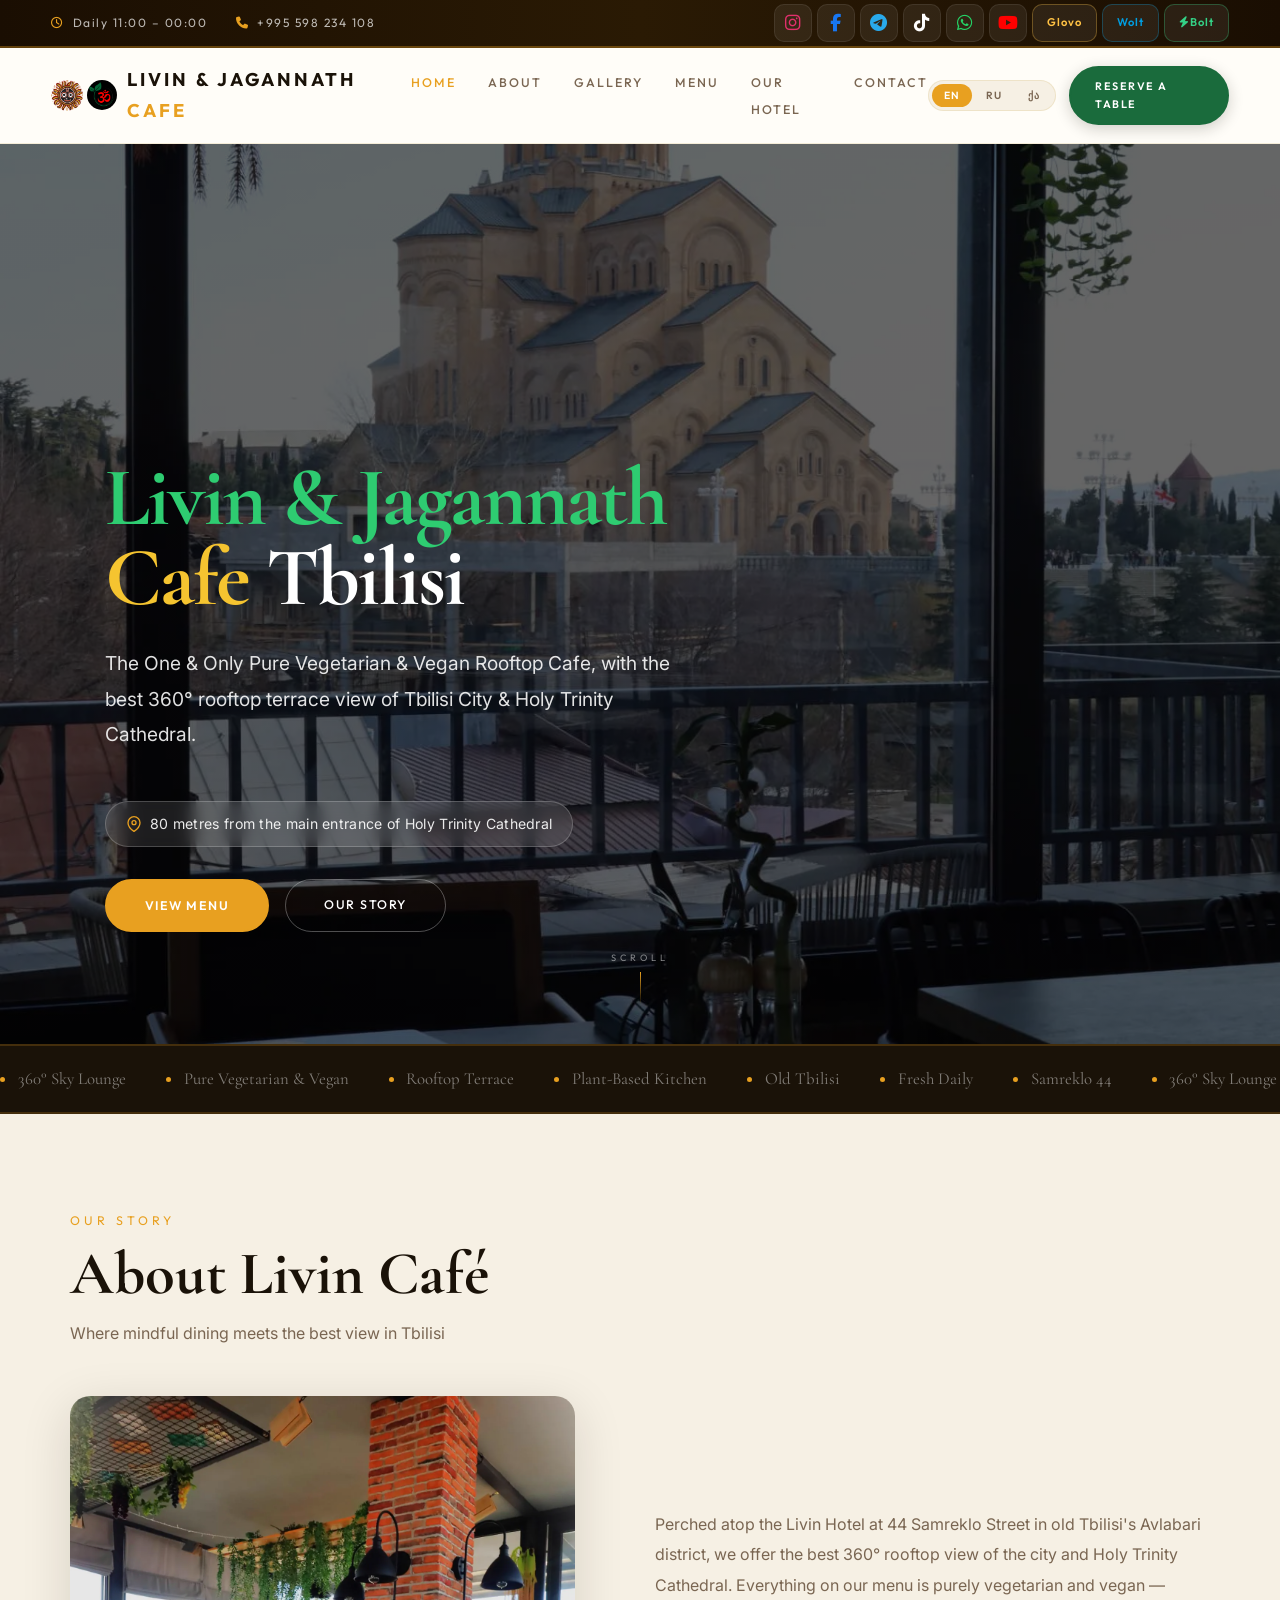
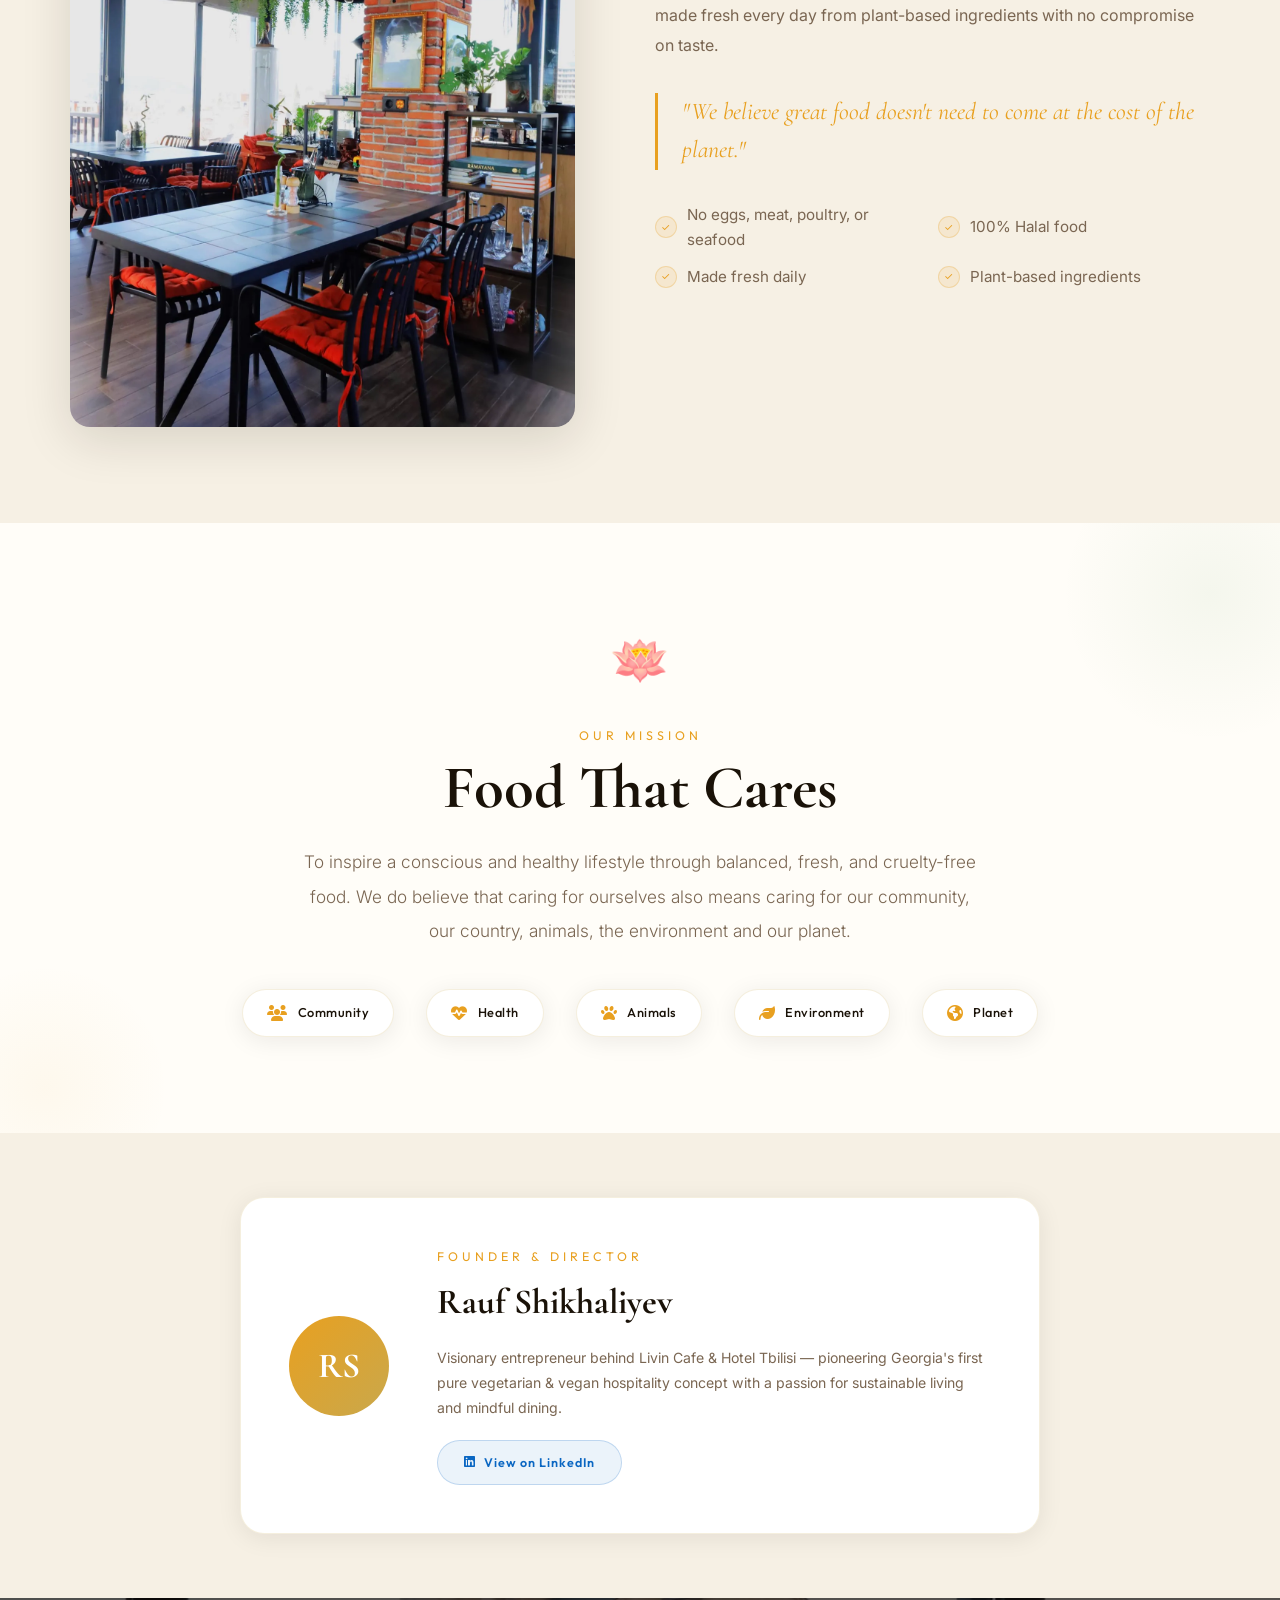
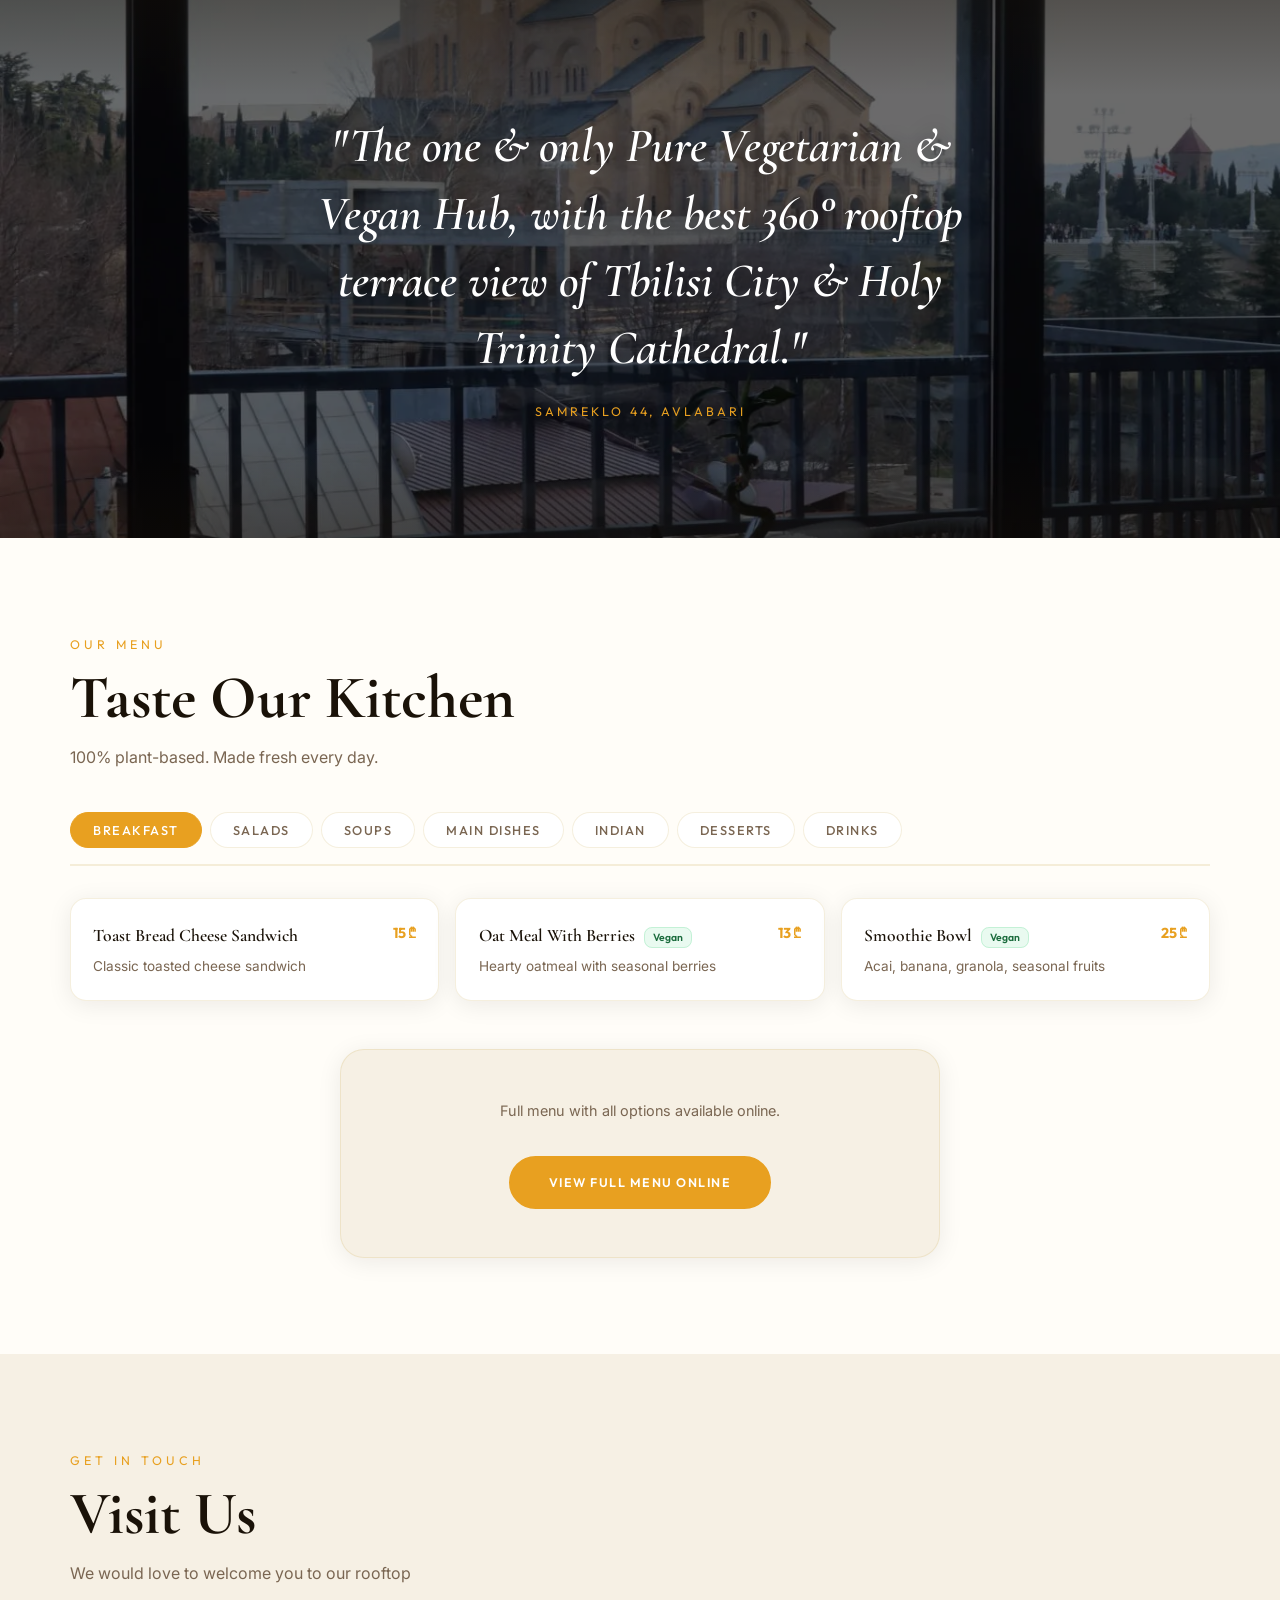
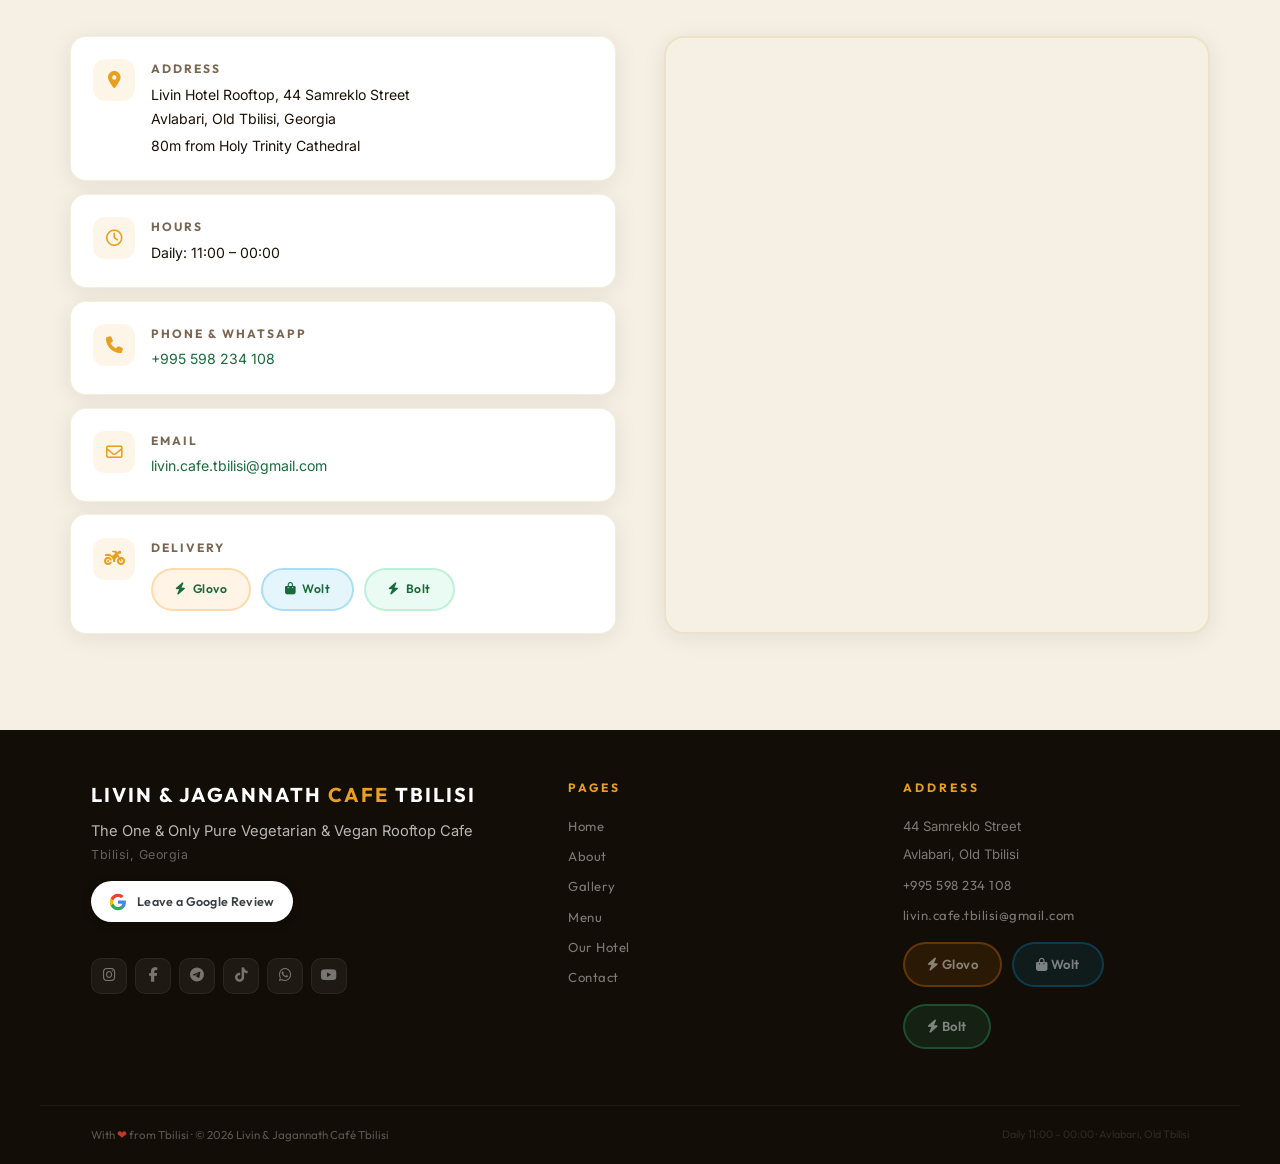
==== commit c058d354: "Add WebP photos, performance optimizations, and CSS/JS updates" ====
--- a/index.html
+++ b/index.html
@@ -10,30 +10,30 @@
     gtag('config', 'G-5EV773RWT3');
   </script>
   <meta charset="UTF-8"><meta name="viewport" content="width=device-width,initial-scale=1.0">
-  <title>Livin Cafe Tbilisi — Pure Vegetarian & Vegan Rooftop</title>
-  <meta name="description" content="The one and only pure vegetarian and vegan rooftop cafe in Tbilisi with 360 views of Holy Trinity Cathedral. Samreklo 44, Avlabari.">
+  <title>Livin & Jagannath Cafe Tbilisi — Pure Vegetarian & Vegan Rooftop</title>
+  <meta name="description" content="The One &amp; Only Pure Vegetarian &amp; Vegan Rooftop Cafe in Tbilisi with 360° views of Holy Trinity Cathedral. Samreklo 44, Avlabari.">
   <!-- OG Tags -->
-  <meta property="og:title" content="Livin Cafe Tbilisi — Pure Vegetarian & Vegan Rooftop">
+  <meta property="og:title" content="Livin & Jagannath Cafe Tbilisi — Pure Vegetarian & Vegan Rooftop">
   <meta property="og:description" content="The one & only Pure Vegetarian & Vegan Hub with the best 360° rooftop terrace view of Tbilisi City & Holy Trinity Cathedral.">
   <meta property="og:type" content="website">
   <meta property="og:url" content="https://www.livincafetbilisi.com">
-  <meta property="og:image" content="https://www.livincafetbilisi.com/photos/cathedral-view.jpg">
+  <meta property="og:image" content="https://www.livincafetbilisi.com/photos/cathedral-view.webp">
   <meta property="og:locale" content="en_US">
   <meta property="og:locale:alternate" content="ru_RU">
   <meta property="og:locale:alternate" content="ka_GE">
   <meta name="twitter:card" content="summary_large_image">
-  <meta name="twitter:title" content="Livin Cafe Tbilisi — Pure Vegetarian & Vegan Rooftop">
+  <meta name="twitter:title" content="Livin & Jagannath Cafe Tbilisi — Pure Vegetarian & Vegan Rooftop">
   <meta name="twitter:description" content="360° Sky Lounge · Bar · Terrace · Pure Vegetarian & Vegan Hub in Old Tbilisi">
-  <meta name="twitter:image" content="https://www.livincafetbilisi.com/photos/cathedral-view.jpg">
+  <meta name="twitter:image" content="https://www.livincafetbilisi.com/photos/cathedral-view.webp">
   <!-- Schema Markup for SEO -->
   <script type="application/ld+json">
   {
     "@context": "https://schema.org",
     "@type": "Restaurant",
-    "name": "Livin Cafe Tbilisi",
+    "name": "Livin & Jagannath Cafe Tbilisi",
     "image": [
-      "https://www.livincafetbilisi.com/photos/cathedral-view.jpg",
-      "https://www.livincafetbilisi.com/photos/interior.jpg"
+      "https://www.livincafetbilisi.com/photos/cathedral-view.webp",
+      "https://www.livincafetbilisi.com/photos/interior.webp"
     ],
     "servesCuisine": [
       "Vegetarian",
@@ -56,7 +56,7 @@
     "telephone": "+995 598 234 108",
     "url": "https://www.livincafetbilisi.com",
     "openingHours": [
-      "Mo,Tu,We,Th,Fr,Sa,Su 12:00-23:00"
+      "Mo,Tu,We,Th,Fr,Sa,Su 11:00-00:00"
     ],
     "menu": "https://menu.ps.me/PnsCt-fEtQE",
     "hasMenu": "https://menu.ps.me/PnsCt-fEtQE"
@@ -74,11 +74,11 @@
   <div id="main-content" class="content-wrapper">
 <div class="top-bar">
   <div class="top-bar-left">
-    <span class="top-hours"><i class="far fa-clock"></i> <span data-i18n="topHours">Daily 12:00 – 23:00</span></span>
+    <span class="top-hours"><i class="far fa-clock"></i> <span data-i18n="topHours">Daily 11:00 – 00:00</span></span>
     <a href="tel:+995598234108" class="top-phone"><i class="fas fa-phone"></i> +995 598 234 108</a>
   </div>
   <div class="top-bar-right">
-    <a href="https://www.instagram.com/livin.cafe.tbilisi" target="_blank" class="tsoc ig"><i class="fab fa-instagram"></i></a>
+    <a href="https://www.instagram.com/livin.jagannath.tbilisi?igsh=MXNwenlzZGZ5dWc0Ng%3D%3D" target="_blank" class="tsoc ig"><i class="fab fa-instagram"></i></a>
     <a href="https://www.facebook.com/livincafetbilisi" target="_blank" class="tsoc fb"><i class="fab fa-facebook-f"></i></a>
     <a href="https://t.me/LIVINCAFETBILISI" target="_blank" class="tsoc tg"><i class="fab fa-telegram-plane"></i></a>
     <a href="https://www.tiktok.com/@livin.cafe.tbilisi" target="_blank" class="tsoc tt"><i class="fab fa-tiktok"></i></a>
@@ -86,11 +86,11 @@
     <a href="https://www.youtube.com/@LivinCafeTbilisi" target="_blank" class="tsoc yt"><i class="fab fa-youtube"></i></a>
     <a href="https://glovoapp.com/ka/ge/tbilisi/stores/livin-cafe-tbilisi-tbi" target="_blank" class="tsoc tsoc-delivery glovo">Glovo</a>
     <a href="https://wolt.com/ka/geo/tbilisi/restaurant/livin-caf-tbilisi" target="_blank" class="tsoc tsoc-delivery wolt">Wolt</a>
-    <a href="#" class="tsoc tsoc-delivery bolt"><i class="fas fa-bolt"></i> Bolt</a>
+    <a href="https://food.bolt.eu/en/15-tbilisi/p/682527-livin-cafe-tbilisi/" target="_blank" class="tsoc tsoc-delivery bolt"><i class="fas fa-bolt"></i> Bolt</a>
   </div>
 </div>
 <nav class="nav" id="nav">
-  <a href="index.html" class="nav-logo"><span class="nav-brand">LIVIN <em>CAFE</em></span></a>
+  <a href="index.html" class="nav-logo"><div class="nav-logos-wrap"><img src="photos/logo-jagannath.webp" alt="Jagannath Logo" class="nav-logo-img" loading="eager" decoding="auto"><img src="photos/logo-om.webp" alt="Om Logo" class="nav-logo-img nav-logo-om" loading="eager" decoding="auto"></div><span class="nav-brand">LIVIN &amp; JAGANNATH <em>CAFE</em></span></a>
   <ul class="nav-center">
     <li><a href="#home" class="active" data-i18n="navHome">Home</a></li>
     <li><a href="#about" data-i18n="navAbout">About</a></li>
@@ -123,14 +123,14 @@
 <!-- HERO — brighter video filter -->
 <section class="hero" id="home">
   <div class="hero-video-wrap">
-    <video autoplay muted loop playsinline class="hero-video" poster="photos/cathedral-view.jpg">
+    <video autoplay muted loop playsinline class="hero-video" poster="photos/cathedral-view.webp">
       <source src="video/hero-6.mp4" type="video/mp4">
       <source src="video/hero.mp4" type="video/mp4">
     </video>
   </div>
   <div class="hero-overlay"></div>
   <div class="hero-content">
-    <h1><span class="green">Livin</span> <span class="gold">Cafe</span><br>Tbilisi</h1>
+    <h1><span class="green">Livin &amp; Jagannath</span><br><span class="gold">Cafe</span> Tbilisi</h1>
     <p class="hero-desc" data-i18n="heroDesc">The one &amp; only Pure Vegetarian &amp; Vegan Hub, with the best 360&deg; rooftop terrace view of Tbilisi City &amp; Holy Trinity Cathedral.</p>
     <div class="hero-location" data-i18n="heroLocation">
       <svg viewBox="0 0 24 24" fill="none" stroke="currentColor" stroke-width="2" stroke-linecap="round" stroke-linejoin="round"><path d="M21 10c0 7-9 13-9 13s-9-6-9-13a9 9 0 0118 0z"/><circle cx="12" cy="10" r="3"/></svg>
@@ -160,10 +160,6 @@
   <div class="marquee-item"><span class="dot"></span>Old Tbilisi</div>
   <div class="marquee-item"><span class="dot"></span>Samreklo 44</div>
 </div></div>
-<div class="marquee-controls" aria-label="Marquee controls">
-  <button class="marquee-btn pause" title="Pause"><i class="fas fa-pause"></i></button>
-  <button class="marquee-btn play" title="Play"><i class="fas fa-play"></i></button>
-</div>
 
 <!-- ABOUT -->
 <section id="about">
@@ -172,7 +168,7 @@
     <h2 class="section-title reveal" data-i18n="aboutTitle">About Livin Cafe</h2>
     <p class="section-sub reveal" data-i18n="aboutSub">Where mindful dining meets the best view in Tbilisi</p>
     <div class="about-grid">
-      <div class="about-img reveal"><img src="photos/interior.jpg" alt="Livin Cafe Interior"></div>
+      <div class="about-img reveal"><img src="photos/interior.webp" alt="Livin Cafe Interior" loading="lazy" decoding="async"></div>
       <div class="about-body">
         <p class="reveal" data-i18n="aboutP">Perched atop the Livin Hotel at 44 Samreklo Street in Old Tbilisi's Avlabari district, we offer the best 360&deg; rooftop view of the city and Holy Trinity Cathedral. Everything on our menu is purely vegetarian and vegan — made fresh every day from plant-based ingredients with no compromise on taste.</p>
         <blockquote class="reveal" data-i18n="aboutQuote">"We believe great food doesn't need to come at the cost of the planet."</blockquote>
@@ -223,7 +219,7 @@
 
 <!-- PHOTO BREAK -->
 <div class="photo-break">
-  <img src="photos/cathedral-view.jpg" alt="Cathedral view from Livin Cafe">
+  <img src="photos/cathedral-view.webp" alt="Cathedral view from Livin Cafe" loading="lazy" decoding="async">
   <div class="photo-break-overlay"></div>
   <div class="photo-break-text reveal">
     <blockquote data-i18n="breakQuote">"The one &amp; only Pure Vegetarian &amp; Vegan Hub, with the best 360&deg; rooftop terrace view of Tbilisi City &amp; Holy Trinity Cathedral."</blockquote>
@@ -314,10 +310,10 @@
     <div class="contact-grid">
       <div class="contact-cards reveal">
         <div class="c-card"><div class="c-icon"><i class="fas fa-map-marker-alt"></i></div><div><h4 data-i18n="cAddr">Address</h4><p data-i18n="cAddrV">Livin Hotel Rooftop, 44 Samreklo Street<br>Avlabari, Old Tbilisi, Georgia</p><p class="c-note" data-i18n="cAddrN">80m from Holy Trinity Cathedral</p></div></div>
-        <div class="c-card"><div class="c-icon"><i class="far fa-clock"></i></div><div><h4 data-i18n="cHours">Hours</h4><p data-i18n="cHoursV">Daily: 12:00 – 23:00</p></div></div>
+        <div class="c-card"><div class="c-icon"><i class="far fa-clock"></i></div><div><h4 data-i18n="cHours">Hours</h4><p data-i18n="cHoursV">Daily: 11:00 – 00:00</p></div></div>
         <div class="c-card"><div class="c-icon"><i class="fas fa-phone"></i></div><div><h4 data-i18n="cPhone">Phone &amp; WhatsApp</h4><p><a href="tel:+995598234108">+995 598 234 108</a></p></div></div>
         <div class="c-card"><div class="c-icon"><i class="far fa-envelope"></i></div><div><h4 data-i18n="cEmail">Email</h4><p><a href="mailto:livin.cafe.tbilisi@gmail.com">livin.cafe.tbilisi@gmail.com</a></p></div></div>
-        <div class="c-card"><div class="c-icon"><i class="fas fa-motorcycle"></i></div><div><h4 data-i18n="cDelivery">Delivery</h4><div class="delivery-links"><a href="https://glovoapp.com/ka/ge/tbilisi/stores/livin-cafe-tbilisi-tbi" target="_blank" class="delivery-pill glovo-pill"><i class="fas fa-bolt"></i> Glovo</a><a href="https://wolt.com/ka/geo/tbilisi/restaurant/livin-caf-tbilisi" target="_blank" class="delivery-pill wolt-pill"><i class="fas fa-shopping-bag"></i> Wolt</a></div></div></div>
+        <div class="c-card"><div class="c-icon"><i class="fas fa-motorcycle"></i></div><div><h4 data-i18n="cDelivery">Delivery</h4><div class="delivery-links"><a href="https://glovoapp.com/ka/ge/tbilisi/stores/livin-cafe-tbilisi-tbi" target="_blank" class="delivery-pill glovo-pill"><i class="fas fa-bolt"></i> Glovo</a><a href="https://wolt.com/ka/geo/tbilisi/restaurant/livin-caf-tbilisi" target="_blank" class="delivery-pill wolt-pill"><i class="fas fa-shopping-bag"></i> Wolt</a><a href="https://food.bolt.eu/en/15-tbilisi/p/682527-livin-cafe-tbilisi/" target="_blank" class="delivery-pill bolt-pill"><i class="fas fa-bolt"></i> Bolt</a></div></div></div>
       </div>
       <div class="map-wrap reveal">
         <iframe src="https://maps.google.com/maps?q=41.698880,44.814075&t=&z=18&ie=UTF8&iwloc=&output=embed" loading="lazy" title="Livin Cafe Map" allowfullscreen></iframe>
@@ -330,15 +326,15 @@
 <footer class="footer">
   <div class="footer-top">
     <div class="footer-brand">
-      <div class="footer-logo-text">LIVIN <em>CAFE</em> TBILISI</div>
-      <p class="footer-tagline-main" data-i18n="footerTagline">Pure Vegetarian &amp; Vegan Café · 360° Sky Rooftop</p>
+      <div class="footer-logo-text">LIVIN &amp; JAGANNATH <em>CAFE</em> TBILISI</div>
+      <p class="footer-tagline-main" data-i18n="footerTagline">The One &amp; Only Pure Vegetarian &amp; Vegan Rooftop Cafe</p>
       <p class="footer-tagline-sub">Tbilisi, Georgia</p>
       <a href="https://maps.app.goo.gl/QhFPs6GxrP2SjSTF9" target="_blank" class="google-review-btn">
         <svg viewBox="0 0 24 24" width="18" height="18"><path fill="#4285F4" d="M22.56 12.25c0-.78-.07-1.53-.2-2.25H12v4.26h5.92c-.26 1.37-1.04 2.53-2.21 3.31v2.77h3.57c2.08-1.92 3.28-4.74 3.28-8.09z"/><path fill="#34A853" d="M12 23c2.97 0 5.46-.98 7.28-2.66l-3.57-2.77c-.98.66-2.23 1.06-3.71 1.06-2.86 0-5.29-1.93-6.16-4.53H2.18v2.84C3.99 20.53 7.7 23 12 23z"/><path fill="#FBBC05" d="M5.84 14.09c-.22-.66-.35-1.36-.35-2.09s.13-1.43.35-2.09V7.07H2.18C1.43 8.55 1 10.22 1 12s.43 3.45 1.18 4.93l3.66-2.84z"/><path fill="#EA4335" d="M12 5.38c1.62 0 3.06.56 4.21 1.64l3.15-3.15C17.45 2.09 14.97 1 12 1 7.7 1 3.99 3.47 2.18 7.07l3.66 2.84c.87-2.6 3.3-4.53 6.16-4.53z"/></svg>
         <span data-i18n="reviewBtn">Leave a Google Review</span>
       </a>
       <div class="footer-socials-row">
-        <a href="https://www.instagram.com/livin.cafe.tbilisi" target="_blank"><i class="fab fa-instagram"></i></a>
+        <a href="https://www.instagram.com/livin.jagannath.tbilisi?igsh=MXNwenlzZGZ5dWc0Ng%3D%3D" target="_blank"><i class="fab fa-instagram"></i></a>
         <a href="https://www.facebook.com/livincafetbilisi" target="_blank"><i class="fab fa-facebook-f"></i></a>
         <a href="https://t.me/LIVINCAFETBILISI" target="_blank"><i class="fab fa-telegram-plane"></i></a>
         <a href="https://www.tiktok.com/@livin.cafe.tbilisi" target="_blank"><i class="fab fa-tiktok"></i></a>
@@ -363,16 +359,17 @@
       <div class="delivery-links" style="margin-top:1rem">
         <a href="https://glovoapp.com/ka/ge/tbilisi/stores/livin-cafe-tbilisi-tbi" target="_blank" class="delivery-pill glovo-pill"><i class="fas fa-bolt"></i> Glovo</a>
         <a href="https://wolt.com/ka/geo/tbilisi/restaurant/livin-caf-tbilisi" target="_blank" class="delivery-pill wolt-pill"><i class="fas fa-shopping-bag"></i> Wolt</a>
+        <a href="https://food.bolt.eu/en/15-tbilisi/p/682527-livin-cafe-tbilisi/" target="_blank" class="delivery-pill bolt-pill"><i class="fas fa-bolt"></i> Bolt</a>
       </div>
     </div>
   </div>
   <div class="footer-bottom">
-    <p data-i18n="footerText">With <span class="heart">&#10084;</span> from Tbilisi &middot; &copy; 2026 Livin Caf&eacute; Tbilisi</p>
-    <p style="font-size:.68rem;opacity:.4">Daily 12:00 &ndash; 23:00 &middot; Avlabari, Old Tbilisi</p>
+    <p data-i18n="footerText">With <span class="heart">&#10084;</span> from Tbilisi &middot; &copy; 2026 Livin &amp; Jagannath Caf&eacute; Tbilisi</p>
+    <p style="font-size:.68rem;opacity:.4">Daily 11:00 &ndash; 00:00 &middot; Avlabari, Old Tbilisi</p>
   </div>
 </footer>
 
   </div>
-  <script src="script.js"></script>
+  <script src="script.js" defer></script>
 </body>
 </html>
--- a/style.css
+++ b/style.css
@@ -139,10 +139,13 @@
 .tsoc-delivery.bolt{color:#34D186!important;border-color:rgba(52,209,134,.3)!important}
 
 /* ─── NAV ─── */
-.nav{position:sticky;top:48px;width:100%;z-index:100;padding:1rem 4%;display:flex;align-items:center;justify-content:space-between;background:rgba(255,253,248,.96);backdrop-filter:blur(20px);-webkit-backdrop-filter:blur(20px);border-bottom:1px solid var(--border);transition:.4s;will-change:padding,box-shadow}
+.nav{position:sticky;top:48px;width:100%;z-index:100;padding:1rem 4%;display:flex;align-items:center;justify-content:space-between;background:rgba(255,253,248,.96);border-bottom:1px solid var(--border);transition:.4s}
 .nav.scrolled{padding:.7rem 4%;box-shadow:var(--shadow)}
 .page-hero,.marquee{margin-top:0}
-.nav-logo{text-decoration:none}
+.nav-logo{text-decoration:none;display:flex;align-items:center;gap:.6rem}
+.nav-logos-wrap{display:flex;align-items:center;gap:4px}
+.nav-logo-img{width:32px;height:32px;object-fit:contain;border-radius:50%;background:transparent}
+.nav-logo-om{width:30px;height:30px}
 .nav-brand{font-family:var(--accent);font-size:1.15rem;font-weight:700;color:var(--dark);letter-spacing:3px}
 .nav-brand em{color:var(--saffron);font-style:normal}
 .nav-center{display:flex;gap:2rem;list-style:none}
@@ -161,7 +164,7 @@
 .hamburger.active span:nth-child(1){transform:rotate(45deg) translate(5px,5px)}
 .hamburger.active span:nth-child(2){opacity:0}
 .hamburger.active span:nth-child(3){transform:rotate(-45deg) translate(5px,-5px)}
-.mobile-nav{display:none;position:fixed;inset:0;background:rgba(255,253,248,.98);backdrop-filter:blur(30px);-webkit-backdrop-filter:blur(30px);z-index:999;flex-direction:column;justify-content:center;align-items:center;transform:translateX(100%);transition:transform .5s cubic-bezier(.16,1,.3,1)}
+.mobile-nav{display:none;position:fixed;inset:0;background:rgba(255,253,248,.98);z-index:999;flex-direction:column;justify-content:center;align-items:center;transform:translateX(100%);transition:transform .5s cubic-bezier(.16,1,.3,1)}
 .mobile-nav.open{transform:translateX(0)}
 .mobile-nav a{font-family:var(--heading);font-size:2.2rem;color:var(--dark);text-decoration:none;padding:.5rem;display:block;transition:.3s;font-weight:600}
 .mobile-nav a:hover{color:var(--saffron)}
@@ -170,12 +173,12 @@
 
 /* ─── HERO — BRIGHTER VIDEO ─── */
 .hero{position:relative;height:100vh;min-height:700px;display:flex;align-items:flex-end;padding-bottom:7rem}
-.hero-video-wrap{position:absolute;inset:0;will-change:transform;overflow:hidden}
-.hero-video{width:100%;height:100%;object-fit:cover;filter:brightness(.55) saturate(1.15)}
-.hero-overlay{position:absolute;inset:0;background:linear-gradient(180deg,rgba(26,18,8,.5) 0%,rgba(26,18,8,.1) 30%,transparent 50%,rgba(26,18,8,.45) 70%,rgba(26,18,8,.92) 100%)}
+.hero-video-wrap{position:absolute;inset:0;overflow:hidden}
+.hero-video{width:100%;height:100%;object-fit:cover}
+.hero-overlay{position:absolute;inset:0;background:linear-gradient(180deg,rgba(0,0,0,.6) 0%,rgba(0,0,0,.6) 100%)}
 .hero-content{position:relative;z-index:2;padding:0 6%;max-width:950px;width:100%}
 .hero-label{font-family:var(--accent);font-size:.75rem;letter-spacing:4px;text-transform:uppercase;color:var(--saffron);margin-bottom:1.4rem;display:block;opacity:0;animation:fadeUp .8s .2s forwards}
-.hero h1{font-family:var(--heading);font-size:clamp(4rem,8vw,7.5rem);font-weight:700;line-height:.96;letter-spacing:-2px;margin-bottom:1.8rem;opacity:0;animation:fadeUp .8s .4s forwards;color:#fff}
+.hero h1{font-family:var(--heading);font-size:clamp(3rem,6.5vw,5.5rem);font-weight:700;line-height:.96;letter-spacing:-2px;margin-bottom:1.8rem;opacity:0;animation:fadeUp .8s .4s forwards;color:#fff}
 .hero h1 .green{color:var(--green-light)}.hero h1 .gold{color:var(--saffron-light)}
 .hero-desc{font-size:clamp(1.05rem,1.5vw,1.2rem);color:rgba(255,255,255,.88);font-weight:400;max-width:580px;margin-bottom:3rem;line-height:1.85;opacity:0;animation:fadeUp .8s .6s forwards}
 .hero-actions{display:flex;gap:1rem;flex-wrap:wrap;opacity:0;animation:fadeUp .8s .9s forwards}
@@ -189,7 +192,7 @@
 
 /* ─── MARQUEE ─── */
 .marquee{overflow:hidden;padding:1.2rem 0;background:var(--dark);border-top:2px solid rgba(232,160,32,.2);border-bottom:2px solid rgba(232,160,32,.2)}
-.marquee-track{display:flex;gap:2.5rem;animation:scroll 28s linear infinite;width:max-content;will-change:transform}
+.marquee-track{display:flex;gap:2.5rem;animation:scroll 28s linear infinite;width:max-content}
 .marquee-item{white-space:nowrap;font-family:var(--heading);font-size:1.05rem;color:rgba(255,255,255,.45);display:flex;align-items:center;gap:.8rem}
 .marquee-item .dot{width:5px;height:5px;border-radius:50%;background:var(--saffron)}
 
@@ -238,7 +241,7 @@
 
 /* ─── PHOTO BREAK ─── */
 .photo-break{position:relative;height:60vh;min-height:420px;overflow:hidden;display:flex;align-items:center;justify-content:center}
-.photo-break img{position:absolute;inset:0;width:100%;height:100%;object-fit:cover;filter:brightness(.42);transition:transform 8s ease;will-change:transform}
+.photo-break img{position:absolute;inset:0;width:100%;height:100%;object-fit:cover;filter:brightness(.42);transition:transform 8s ease}
 .photo-break:hover img{transform:scale(1.04)}
 .photo-break-overlay{position:absolute;inset:0;background:linear-gradient(180deg,rgba(26,18,8,.3) 0%,transparent 18%,transparent 82%,rgba(26,18,8,.3) 100%)}
 .photo-break-text{position:relative;z-index:2;text-align:center;max-width:760px;padding:0 2rem}
@@ -278,6 +281,8 @@
 .glovo-pill:hover{background:rgba(255,149,0,.18);transform:translateY(-2px)}
 .wolt-pill{background:rgba(0,157,224,.1);color:#009de0;border:2px solid rgba(0,157,224,.25)}
 .wolt-pill:hover{background:rgba(0,157,224,.18);transform:translateY(-2px)}
+.bolt-pill{background:rgba(52,209,134,.1);color:#1aab5f;border:2px solid rgba(52,209,134,.25)}
+.bolt-pill:hover{background:rgba(52,209,134,.18);transform:translateY(-2px)}
 .map-wrap{border-radius:20px;overflow:hidden;height:100%;min-height:420px;border:2px solid var(--border);box-shadow:var(--shadow)}
 .map-wrap iframe{width:100%;height:100%;border:none}
 
@@ -338,8 +343,10 @@
 @keyframes fadeIn{from{opacity:0}to{opacity:1}}
 @keyframes pulse{0%,100%{opacity:1;height:32px}50%{opacity:.3;height:18px}}
 @keyframes scroll{from{transform:translateX(0)}to{transform:translateX(-50%)}}
-.reveal{opacity:0;transform:translateY(28px);transition:all .55s cubic-bezier(.16,1,.3,1)}
+.reveal{opacity:0;transform:translateY(28px);transition:opacity .55s cubic-bezier(.16,1,.3,1), transform .55s cubic-bezier(.16,1,.3,1)}
 .reveal.vis{opacity:1;transform:translateY(0)}
+/* Images inside reveal containers are ALWAYS visible regardless of JS */
+.reveal img, .reveal video, img.reveal, video.reveal{opacity:1!important;transform:none!important}
 
 /* ─── RESPONSIVE ─── */
 @media(max-width:1024px){
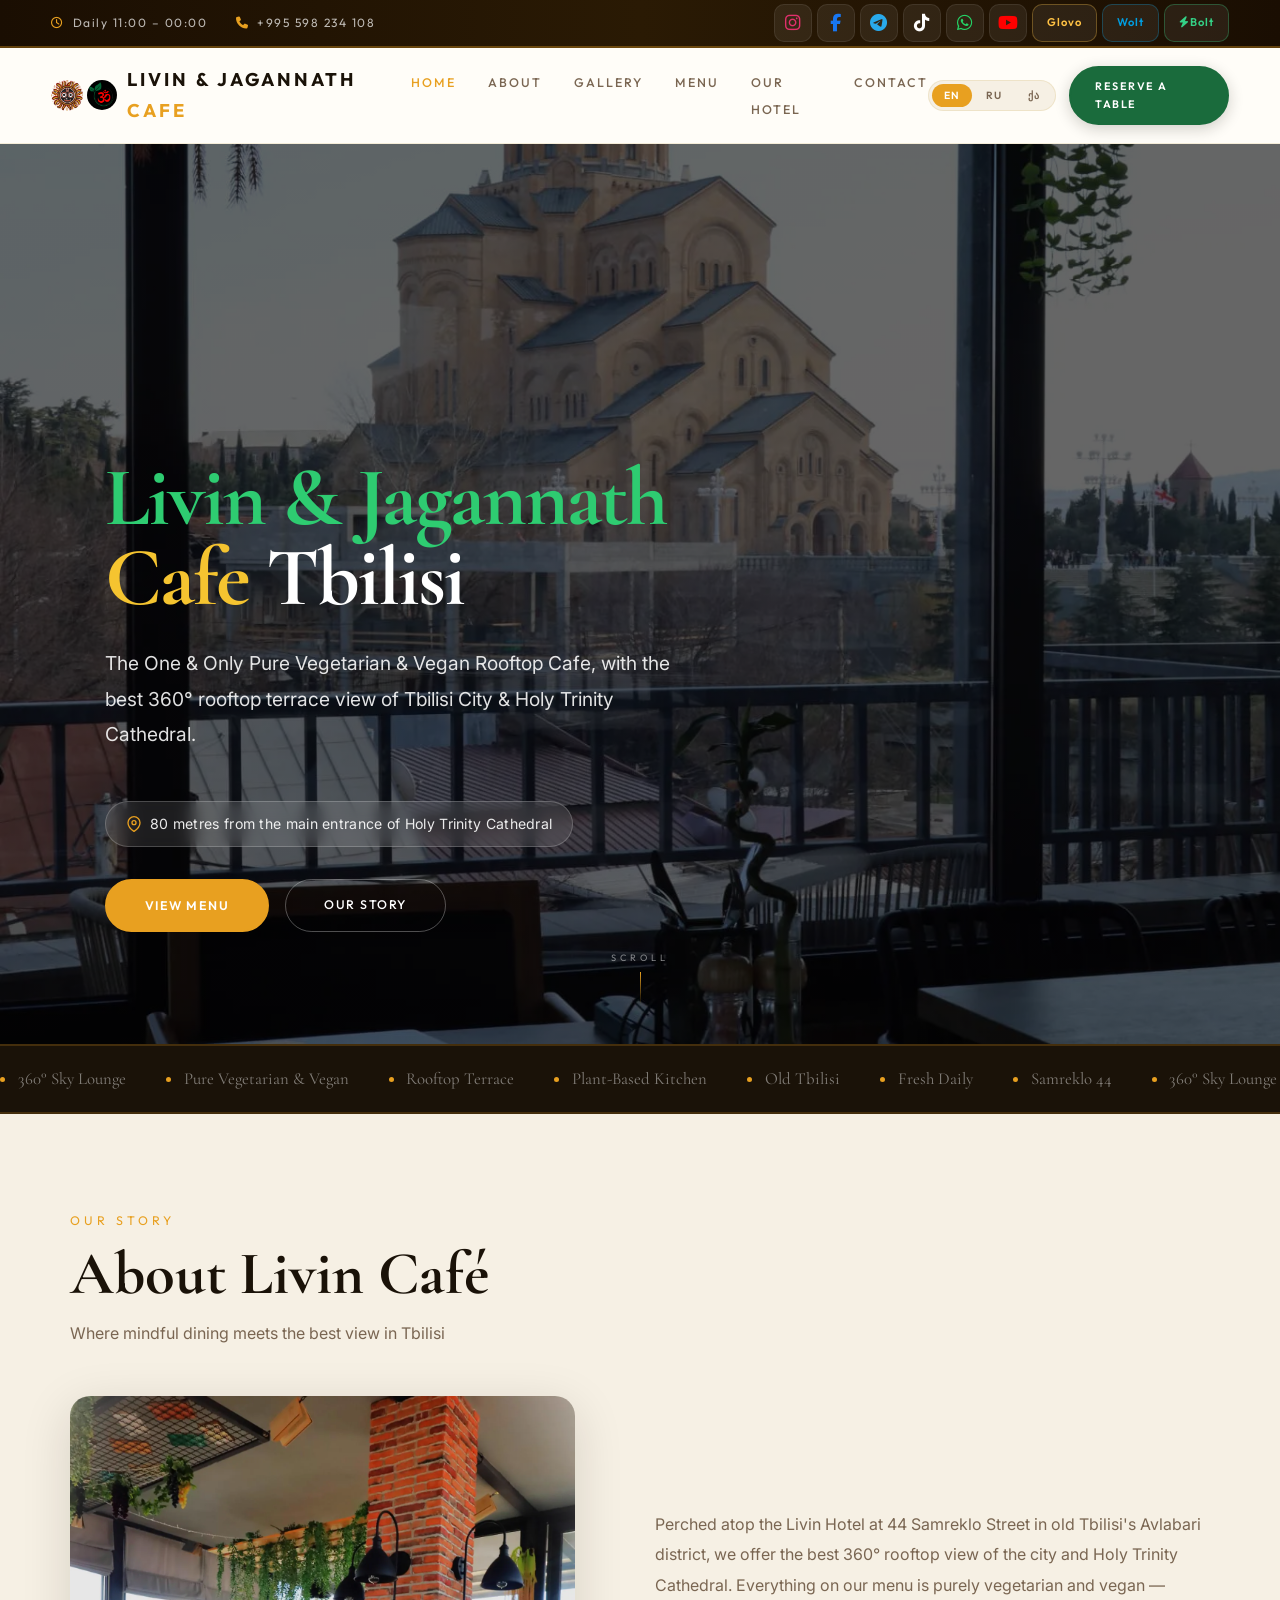
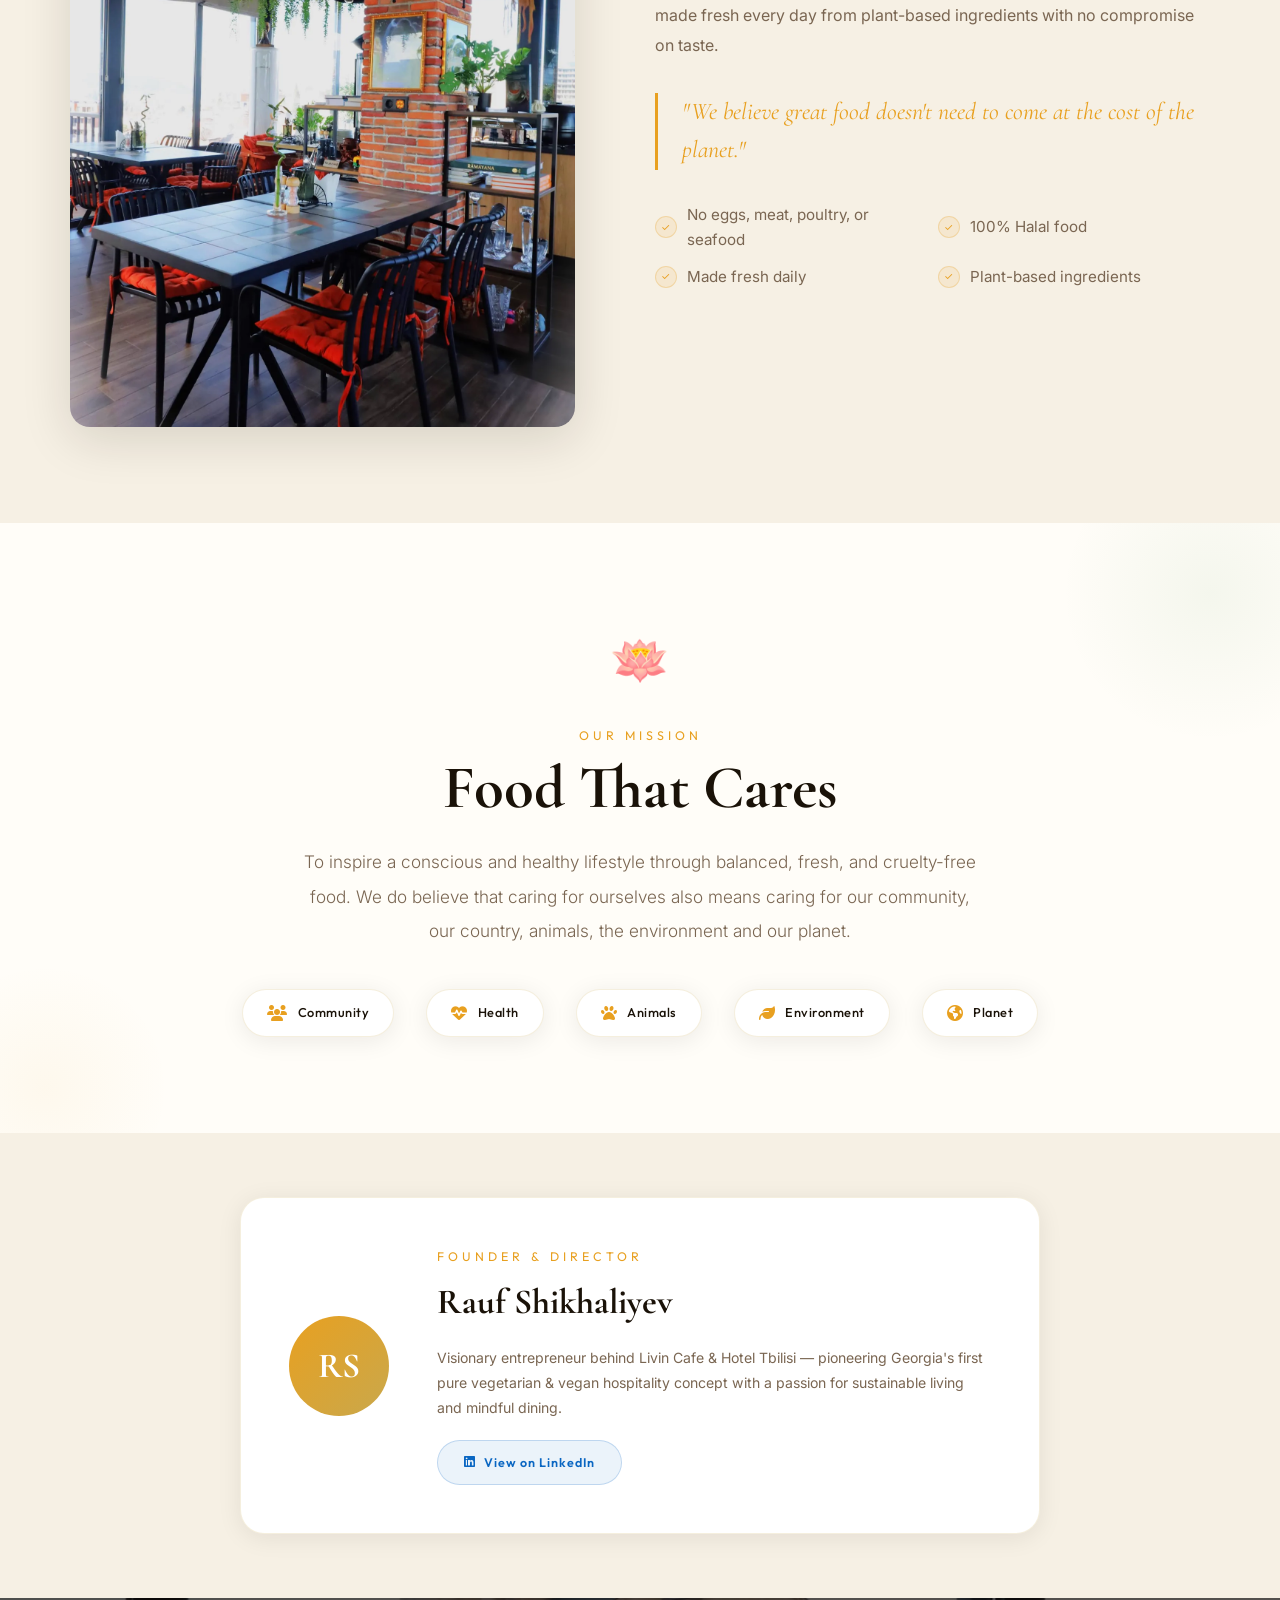
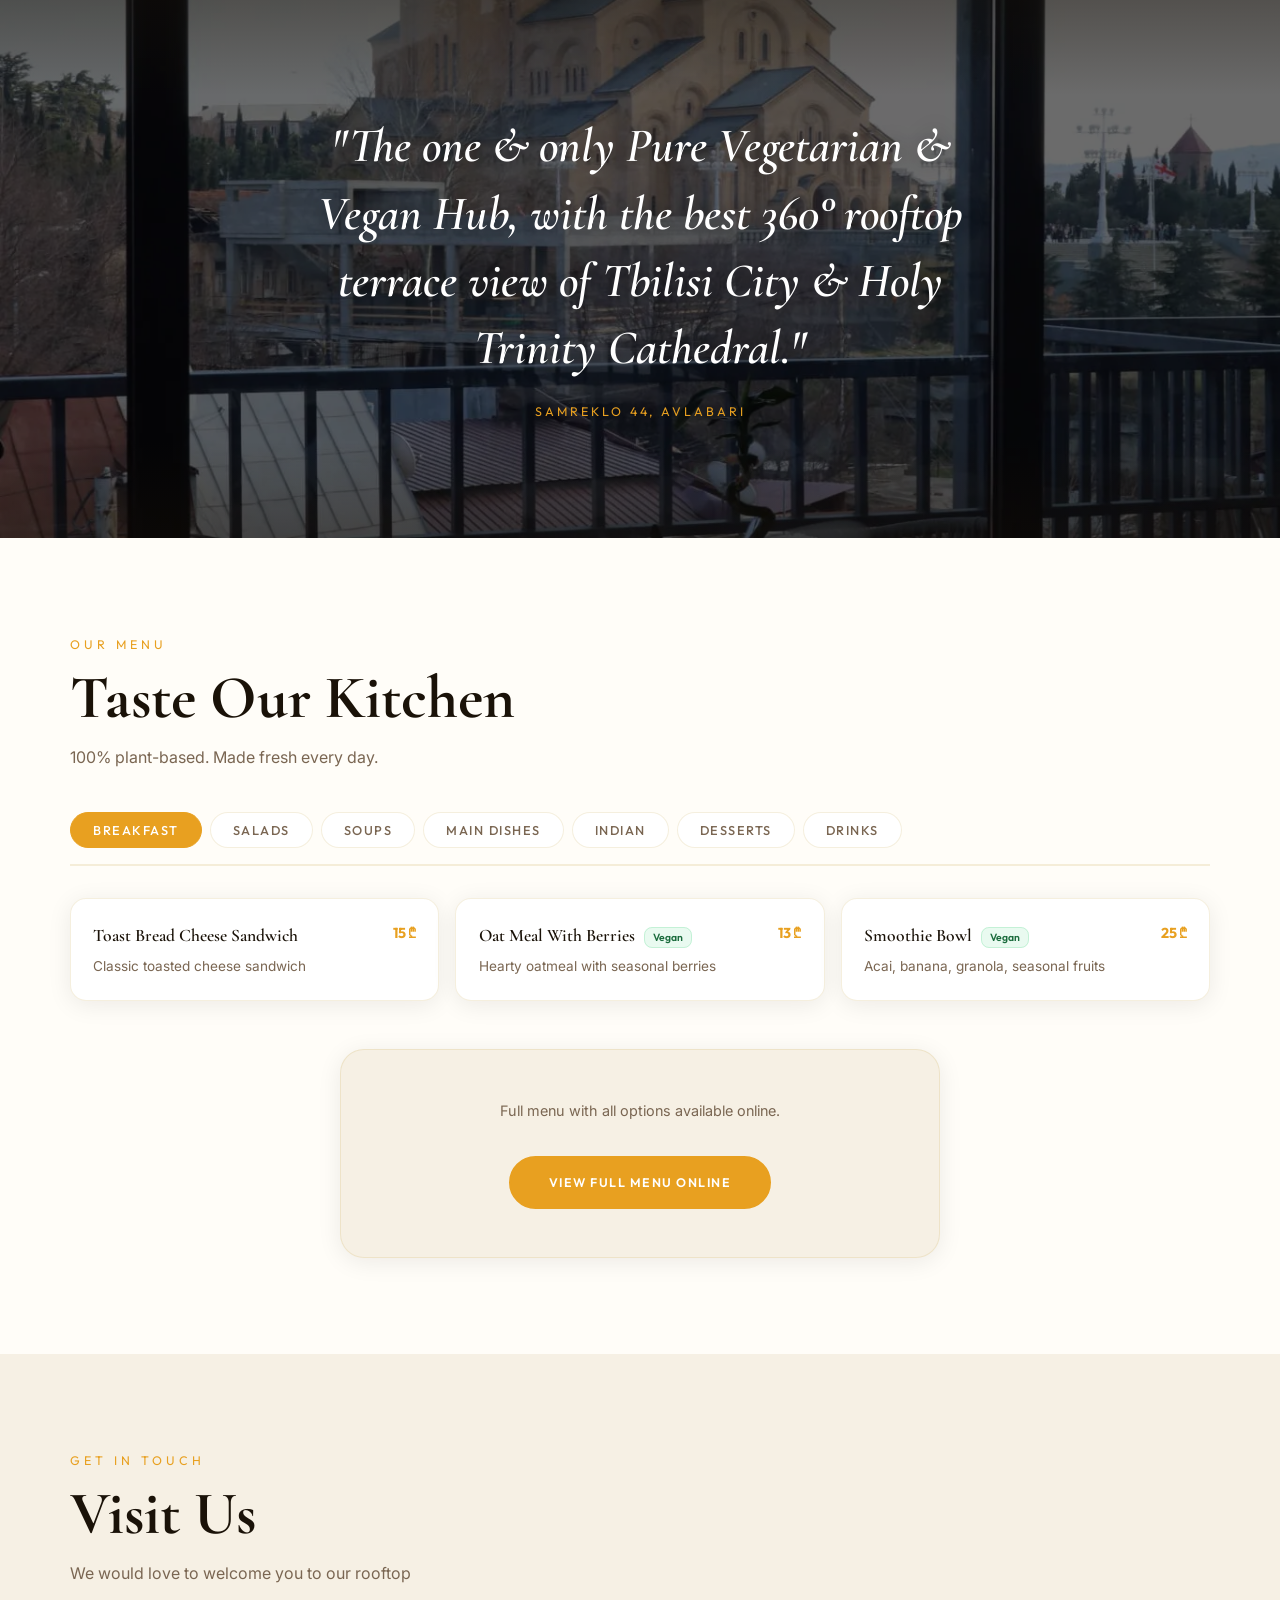
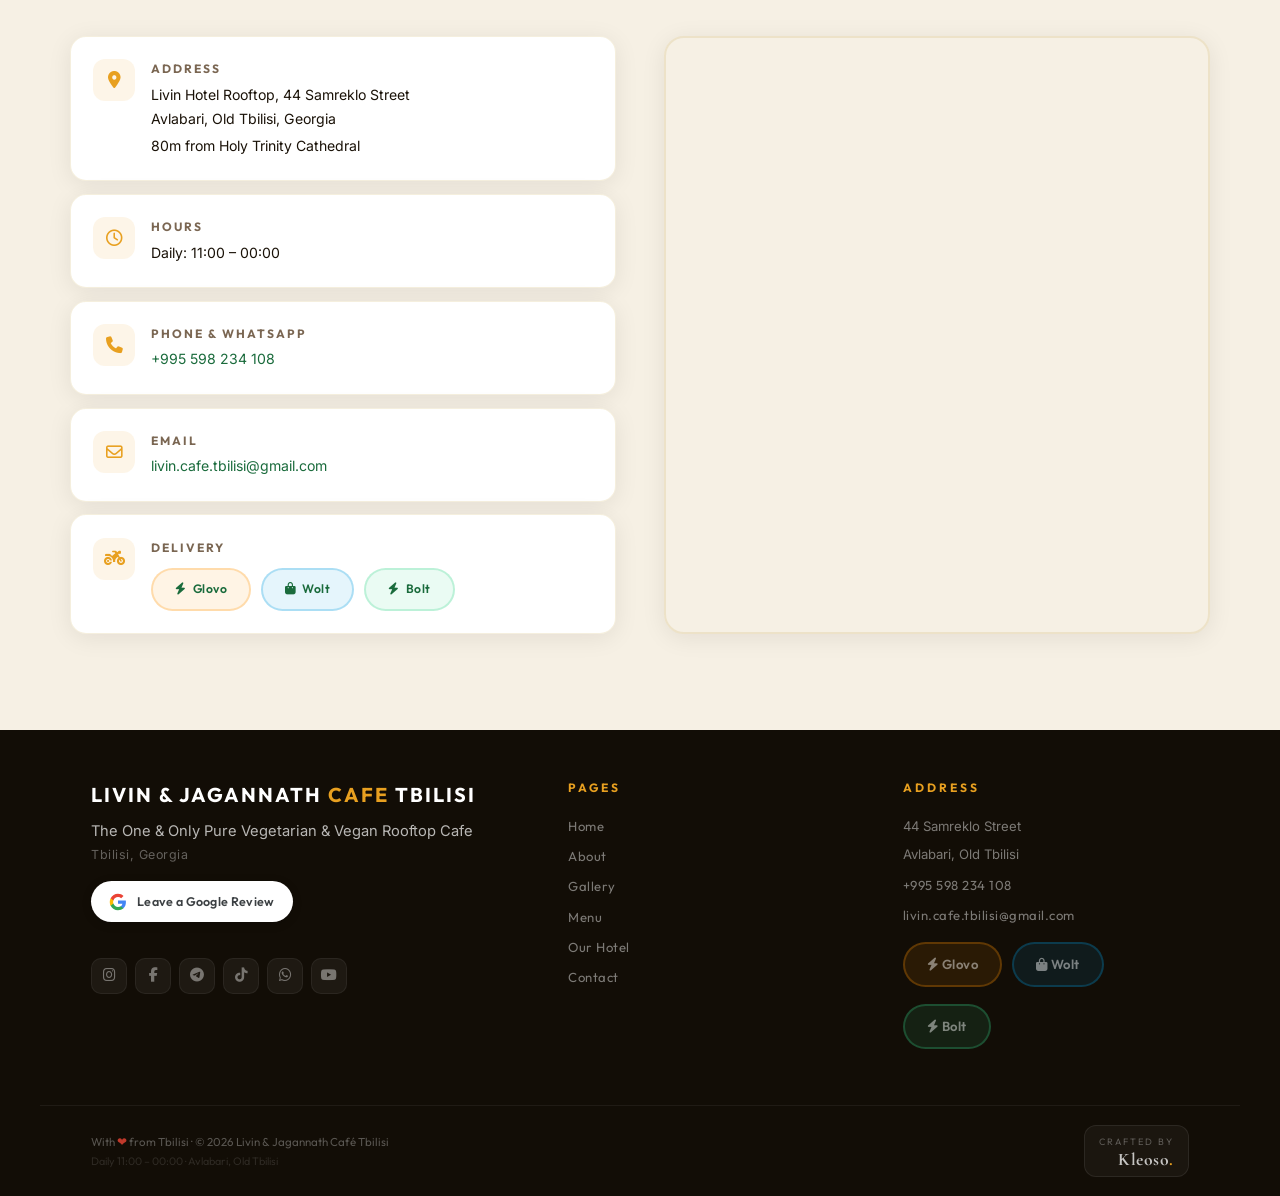
==== commit 031a7b55: "Add Kleoso agency badge with LinkedIn link to footer" ====
--- a/index.html
+++ b/index.html
@@ -364,8 +364,14 @@
     </div>
   </div>
   <div class="footer-bottom">
-    <p data-i18n="footerText">With <span class="heart">&#10084;</span> from Tbilisi &middot; &copy; 2026 Livin &amp; Jagannath Caf&eacute; Tbilisi</p>
-    <p style="font-size:.68rem;opacity:.4">Daily 11:00 &ndash; 00:00 &middot; Avlabari, Old Tbilisi</p>
+    <div>
+      <p data-i18n="footerText">With <span class="heart">&#10084;</span> from Tbilisi &middot; &copy; 2026 Livin &amp; Jagannath Caf&eacute; Tbilisi</p>
+      <p style="font-size:.68rem;opacity:.4">Daily 11:00 &ndash; 00:00 &middot; Avlabari, Old Tbilisi</p>
+    </div>
+    <a href="https://www.linkedin.com/in/danylosokur/" target="_blank" class="kleoso-badge">
+      <span class="kleoso-made">Crafted by</span>
+      <span class="kleoso-name">Kleoso<span class="kleoso-dot">.</span></span>
+    </a>
   </div>
 </footer>
 
--- a/style.css
+++ b/style.css
@@ -334,6 +334,42 @@
 .footer-bottom{padding:1.2rem 4%;display:flex;align-items:center;justify-content:space-between;max-width:1200px;margin:0 auto}
 .footer-bottom p{font-size:.72rem;color:rgba(255,255,255,.3);font-family:var(--accent)}
 .footer-bottom .heart{color:#c0392b}
+
+/* ─── KLEOSO BADGE ─── */
+.kleoso-badge{
+  display:inline-flex;flex-direction:column;align-items:flex-end;gap:1px;
+  text-decoration:none;padding:8px 14px;border-radius:12px;
+  border:1px solid rgba(255,255,255,.08);
+  background:rgba(255,255,255,.04);
+  transition:all .35s cubic-bezier(.16,1,.3,1);
+  position:relative;overflow:hidden;flex-shrink:0;
+}
+.kleoso-badge::before{
+  content:'';position:absolute;inset:0;
+  background:linear-gradient(135deg,rgba(201,168,76,.15) 0%,rgba(232,160,32,.08) 50%,transparent 100%);
+  opacity:0;transition:opacity .35s;
+}
+.kleoso-badge:hover{
+  border-color:rgba(201,168,76,.35);
+  background:rgba(201,168,76,.08);
+  transform:translateY(-2px);
+  box-shadow:0 8px 24px rgba(0,0,0,.35);
+}
+.kleoso-badge:hover::before{opacity:1;}
+.kleoso-made{
+  font-family:var(--accent);font-size:.58rem;letter-spacing:2px;
+  text-transform:uppercase;color:rgba(255,255,255,.3);
+  transition:color .3s;
+}
+.kleoso-badge:hover .kleoso-made{color:rgba(201,168,76,.7);}
+.kleoso-name{
+  font-family:var(--heading);font-size:1.1rem;font-weight:700;
+  color:rgba(255,255,255,.75);letter-spacing:.5px;
+  transition:color .3s;line-height:1;
+}
+.kleoso-badge:hover .kleoso-name{color:#fff;}
+.kleoso-dot{color:var(--saffron);}
+
 
 .hero-location{display:inline-flex;align-items:center;gap:8px;background:rgba(255,255,255,.1);border:1px solid rgba(255,255,255,.2);color:rgba(255,255,255,.9);padding:10px 20px;border-radius:30px;font-size:.88rem;font-weight:400;margin-bottom:2rem;backdrop-filter:blur(8px);-webkit-backdrop-filter:blur(8px);opacity:0;animation:fadeUp .8s .7s forwards;letter-spacing:.3px}
 .hero-location svg{width:16px;height:16px;stroke:var(--saffron);flex-shrink:0}
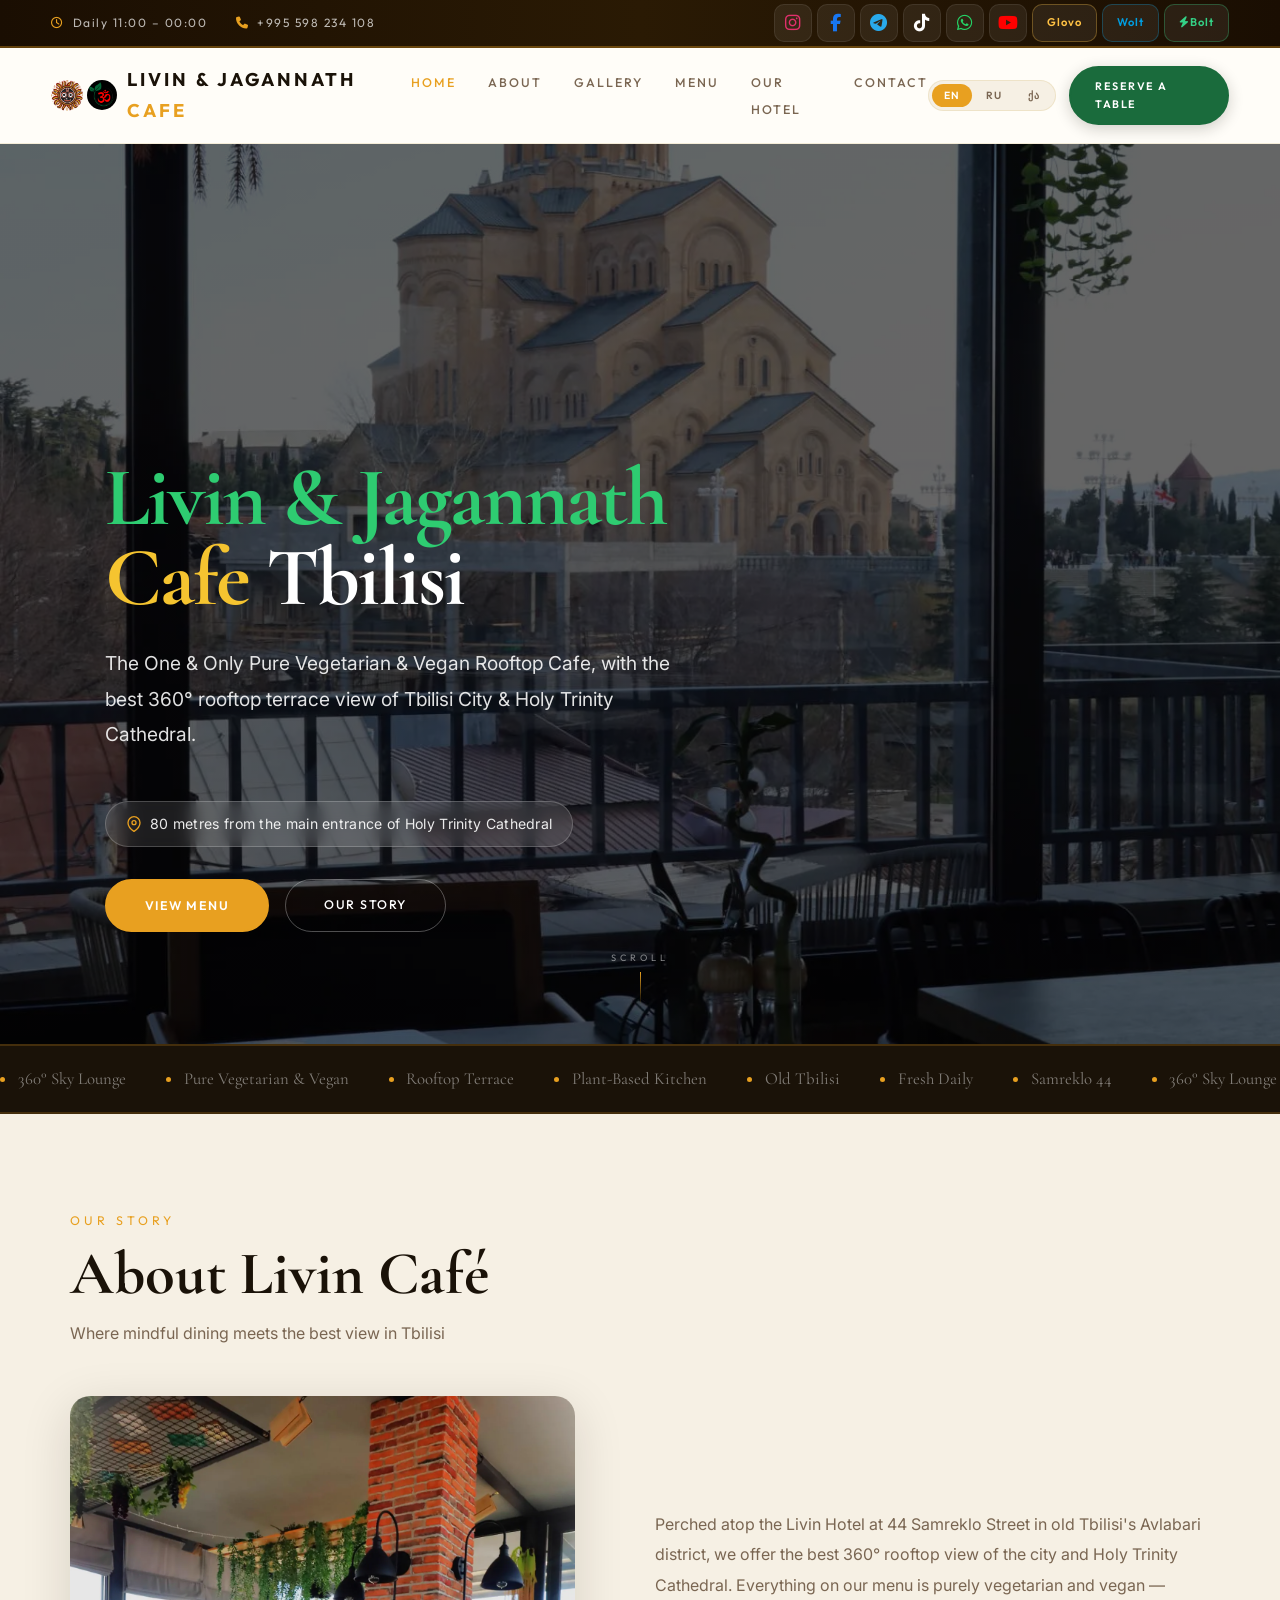
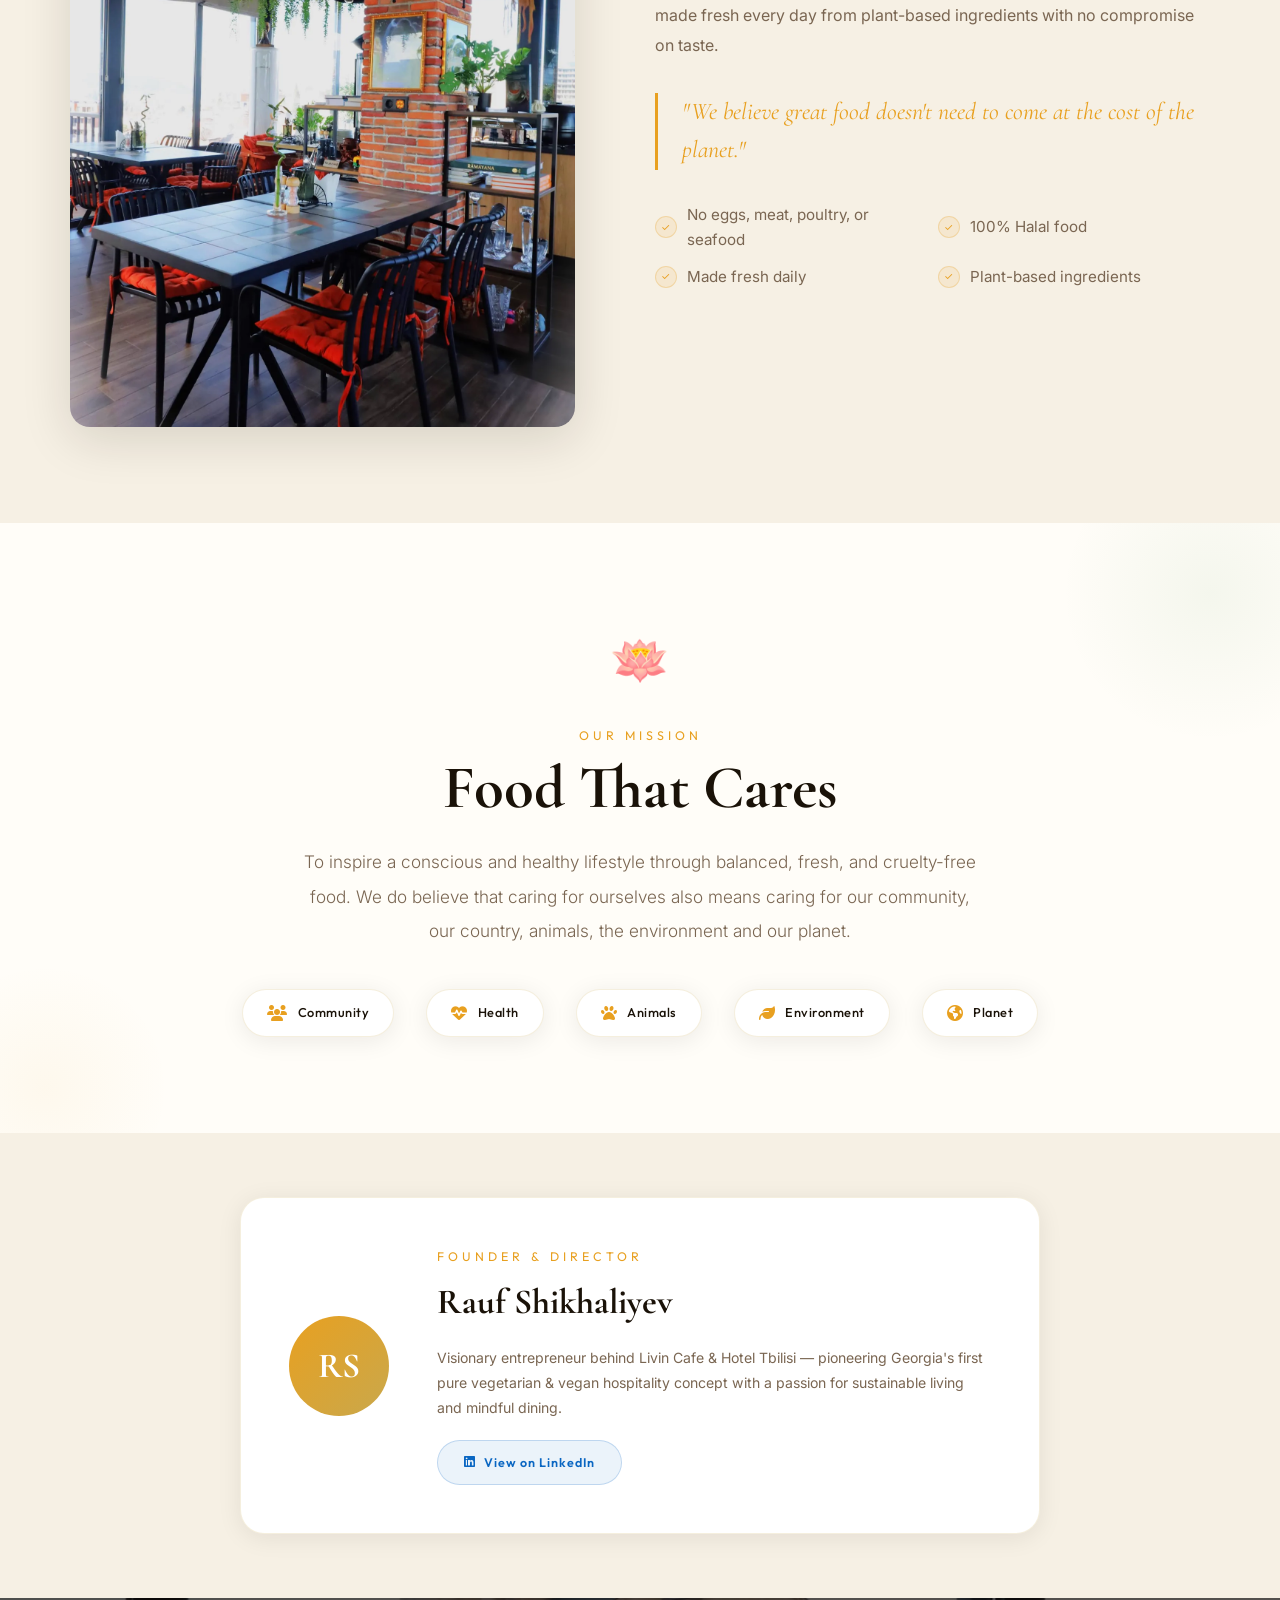
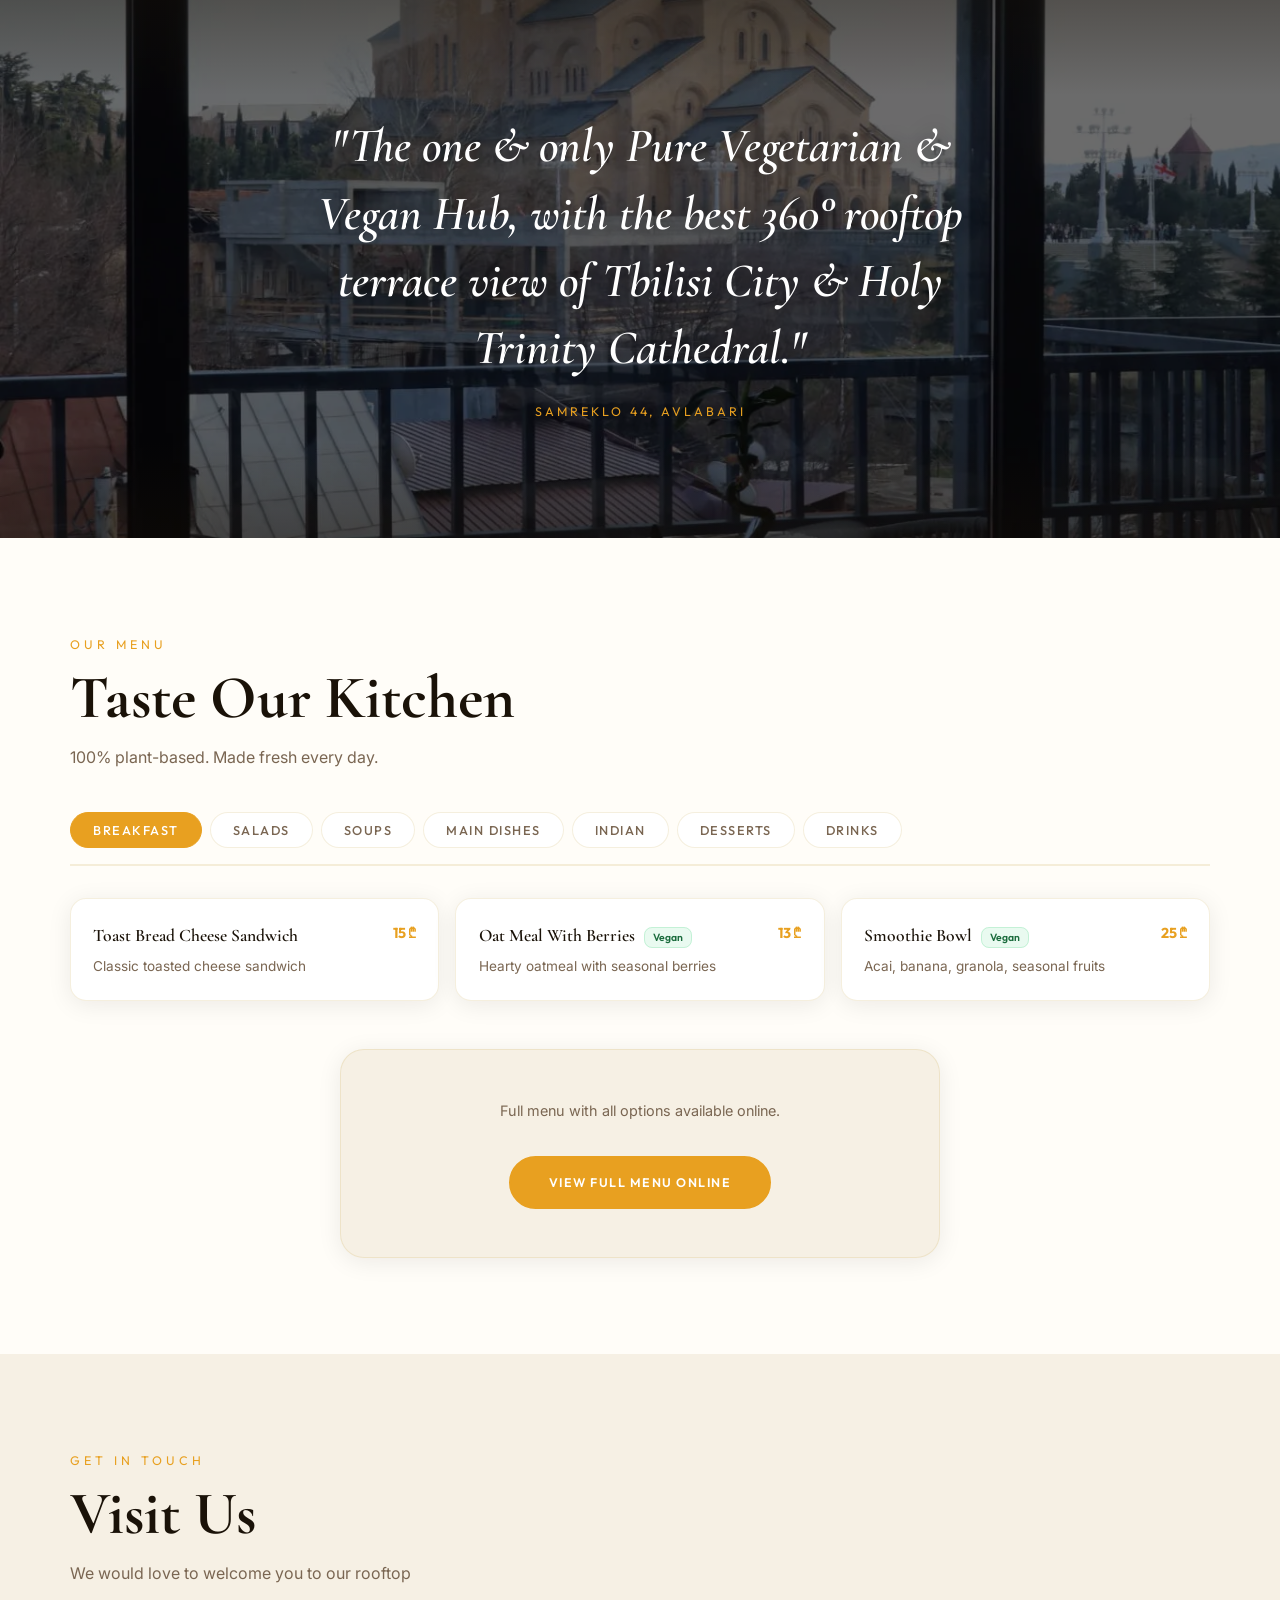
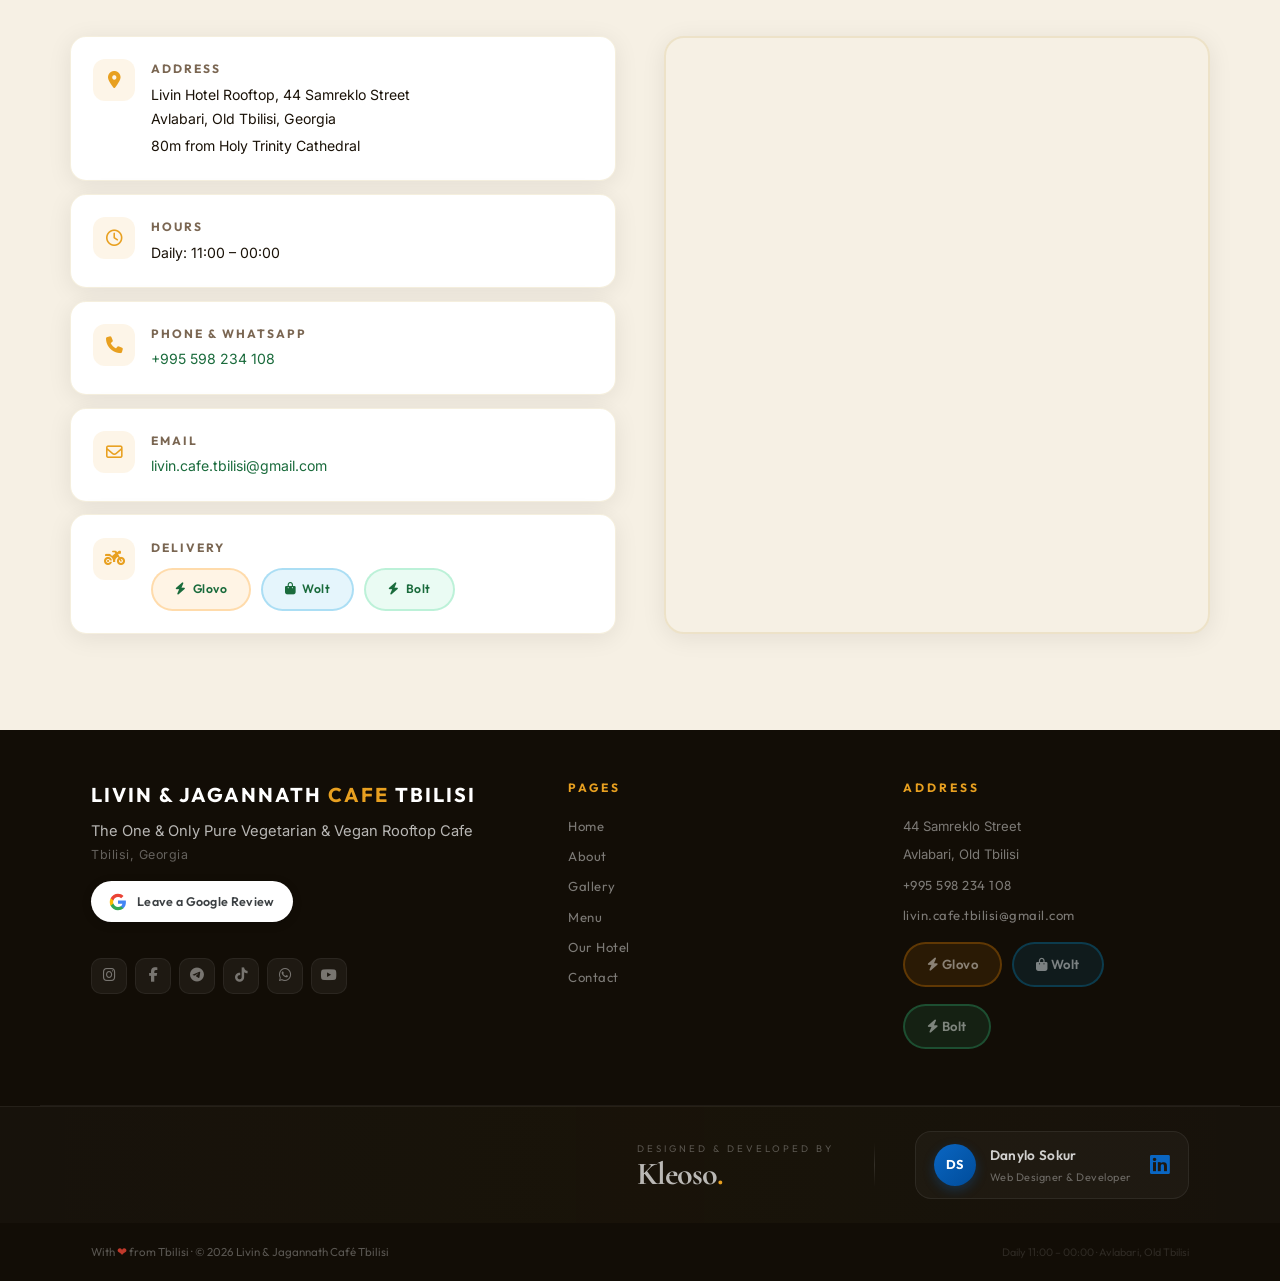
==== commit b602c706: "Replace footer badge with premium Kleoso agency strip + LinkedIn card" ====
--- a/index.html
+++ b/index.html
@@ -363,15 +363,29 @@
       </div>
     </div>
   </div>
+  <!-- KLEOSO AGENCY STRIP -->
+  <div class="kleoso-strip">
+    <div class="kleoso-strip-inner">
+      <div class="kleoso-strip-left">
+        <span class="kleoso-strip-label">Designed &amp; Developed by</span>
+        <a href="https://kleoso.com" target="_blank" class="kleoso-strip-brand">
+          Kleoso<span class="kleoso-strip-dot">.</span>
+        </a>
+      </div>
+      <div class="kleoso-strip-divider"></div>
+      <a href="https://www.linkedin.com/in/danylosokur/" target="_blank" class="kleoso-strip-linkedin">
+        <div class="kleoso-li-avatar">DS</div>
+        <div class="kleoso-li-info">
+          <span class="kleoso-li-name">Danylo Sokur</span>
+          <span class="kleoso-li-role">Web Designer &amp; Developer</span>
+        </div>
+        <div class="kleoso-li-icon"><i class="fab fa-linkedin"></i></div>
+      </a>
+    </div>
+  </div>
   <div class="footer-bottom">
-    <div>
-      <p data-i18n="footerText">With <span class="heart">&#10084;</span> from Tbilisi &middot; &copy; 2026 Livin &amp; Jagannath Caf&eacute; Tbilisi</p>
-      <p style="font-size:.68rem;opacity:.4">Daily 11:00 &ndash; 00:00 &middot; Avlabari, Old Tbilisi</p>
-    </div>
-    <a href="https://www.linkedin.com/in/danylosokur/" target="_blank" class="kleoso-badge">
-      <span class="kleoso-made">Crafted by</span>
-      <span class="kleoso-name">Kleoso<span class="kleoso-dot">.</span></span>
-    </a>
+    <p data-i18n="footerText">With <span class="heart">&#10084;</span> from Tbilisi &middot; &copy; 2026 Livin &amp; Jagannath Caf&eacute; Tbilisi</p>
+    <p style="font-size:.68rem;opacity:.4">Daily 11:00 &ndash; 00:00 &middot; Avlabari, Old Tbilisi</p>
   </div>
 </footer>
 
--- a/style.css
+++ b/style.css
@@ -335,41 +335,96 @@
 .footer-bottom p{font-size:.72rem;color:rgba(255,255,255,.3);font-family:var(--accent)}
 .footer-bottom .heart{color:#c0392b}
 
-/* ─── KLEOSO BADGE ─── */
-.kleoso-badge{
-  display:inline-flex;flex-direction:column;align-items:flex-end;gap:1px;
-  text-decoration:none;padding:8px 14px;border-radius:12px;
-  border:1px solid rgba(255,255,255,.08);
-  background:rgba(255,255,255,.04);
+/* ─── KLEOSO AGENCY STRIP ─── */
+.kleoso-strip{
+  border-top:1px solid rgba(255,255,255,.06);
+  background:linear-gradient(90deg,rgba(255,255,255,.02) 0%,rgba(201,168,76,.04) 50%,rgba(255,255,255,.02) 100%);
+  padding:.1rem 0;
+}
+.kleoso-strip-inner{
+  max-width:1200px;margin:0 auto;padding:1.4rem 4%;
+  display:flex;align-items:center;gap:2.5rem;
+  justify-content:flex-end;
+}
+/* Left: "Designed by Kleoso" */
+.kleoso-strip-left{
+  display:flex;flex-direction:column;align-items:flex-start;gap:2px;
+}
+.kleoso-strip-label{
+  font-family:var(--accent);font-size:.6rem;letter-spacing:3px;
+  text-transform:uppercase;color:rgba(255,255,255,.28);
+}
+.kleoso-strip-brand{
+  font-family:var(--heading);font-size:2rem;font-weight:700;
+  color:rgba(255,255,255,.7);text-decoration:none;letter-spacing:-1px;
+  line-height:1;transition:color .3s ease;display:block;
+}
+.kleoso-strip-brand:hover{color:#fff;}
+.kleoso-strip-dot{color:var(--saffron);transition:text-shadow .3s;}
+.kleoso-strip-brand:hover .kleoso-strip-dot{text-shadow:0 0 12px rgba(232,160,32,.7);}
+
+/* Divider */
+.kleoso-strip-divider{
+  width:1px;height:44px;
+  background:linear-gradient(180deg,transparent,rgba(255,255,255,.12),transparent);
+  flex-shrink:0;
+}
+
+/* Right: LinkedIn card */
+.kleoso-strip-linkedin{
+  display:flex;align-items:center;gap:14px;
+  text-decoration:none;padding:12px 18px;border-radius:16px;
+  border:1px solid rgba(255,255,255,.07);
+  background:rgba(255,255,255,.03);
   transition:all .35s cubic-bezier(.16,1,.3,1);
-  position:relative;overflow:hidden;flex-shrink:0;
-}
-.kleoso-badge::before{
+  position:relative;overflow:hidden;
+}
+.kleoso-strip-linkedin::before{
   content:'';position:absolute;inset:0;
-  background:linear-gradient(135deg,rgba(201,168,76,.15) 0%,rgba(232,160,32,.08) 50%,transparent 100%);
+  background:linear-gradient(135deg,rgba(10,102,194,.12),transparent);
   opacity:0;transition:opacity .35s;
 }
-.kleoso-badge:hover{
-  border-color:rgba(201,168,76,.35);
-  background:rgba(201,168,76,.08);
+.kleoso-strip-linkedin:hover{
+  border-color:rgba(10,102,194,.4);
+  background:rgba(10,102,194,.07);
   transform:translateY(-2px);
-  box-shadow:0 8px 24px rgba(0,0,0,.35);
-}
-.kleoso-badge:hover::before{opacity:1;}
-.kleoso-made{
-  font-family:var(--accent);font-size:.58rem;letter-spacing:2px;
-  text-transform:uppercase;color:rgba(255,255,255,.3);
+  box-shadow:0 8px 28px rgba(0,0,0,.3);
+}
+.kleoso-strip-linkedin:hover::before{opacity:1;}
+.kleoso-li-avatar{
+  width:42px;height:42px;border-radius:50%;flex-shrink:0;
+  background:linear-gradient(135deg,#0a66c2,#004c9a);
+  display:flex;align-items:center;justify-content:center;
+  font-family:var(--accent);font-size:.8rem;font-weight:700;
+  color:#fff;letter-spacing:.5px;
+  box-shadow:0 4px 12px rgba(10,102,194,.3);
+}
+.kleoso-li-info{display:flex;flex-direction:column;gap:1px;}
+.kleoso-li-name{
+  font-family:var(--accent);font-size:.85rem;font-weight:600;
+  color:rgba(255,255,255,.8);letter-spacing:.3px;
   transition:color .3s;
 }
-.kleoso-badge:hover .kleoso-made{color:rgba(201,168,76,.7);}
-.kleoso-name{
-  font-family:var(--heading);font-size:1.1rem;font-weight:700;
-  color:rgba(255,255,255,.75);letter-spacing:.5px;
-  transition:color .3s;line-height:1;
-}
-.kleoso-badge:hover .kleoso-name{color:#fff;}
-.kleoso-dot{color:var(--saffron);}
-
+.kleoso-strip-linkedin:hover .kleoso-li-name{color:#fff;}
+.kleoso-li-role{
+  font-family:var(--accent);font-size:.68rem;
+  color:rgba(255,255,255,.35);letter-spacing:.5px;
+}
+.kleoso-li-icon{
+  font-size:1.4rem;color:#0a66c2;margin-left:4px;
+  transition:transform .3s,color .3s;flex-shrink:0;
+}
+.kleoso-strip-linkedin:hover .kleoso-li-icon{
+  color:#4da3f5;transform:scale(1.15);
+}
+
+/* Mobile */
+@media(max-width:600px){
+  .kleoso-strip-inner{flex-wrap:wrap;gap:1.2rem;justify-content:center;padding:1.2rem 1.5rem;}
+  .kleoso-strip-divider{width:60px;height:1px;background:linear-gradient(90deg,transparent,rgba(255,255,255,.12),transparent);}
+  .kleoso-strip-left{align-items:center;}
+  .kleoso-strip-brand{font-size:1.6rem;}
+}
 
 .hero-location{display:inline-flex;align-items:center;gap:8px;background:rgba(255,255,255,.1);border:1px solid rgba(255,255,255,.2);color:rgba(255,255,255,.9);padding:10px 20px;border-radius:30px;font-size:.88rem;font-weight:400;margin-bottom:2rem;backdrop-filter:blur(8px);-webkit-backdrop-filter:blur(8px);opacity:0;animation:fadeUp .8s .7s forwards;letter-spacing:.3px}
 .hero-location svg{width:16px;height:16px;stroke:var(--saffron);flex-shrink:0}
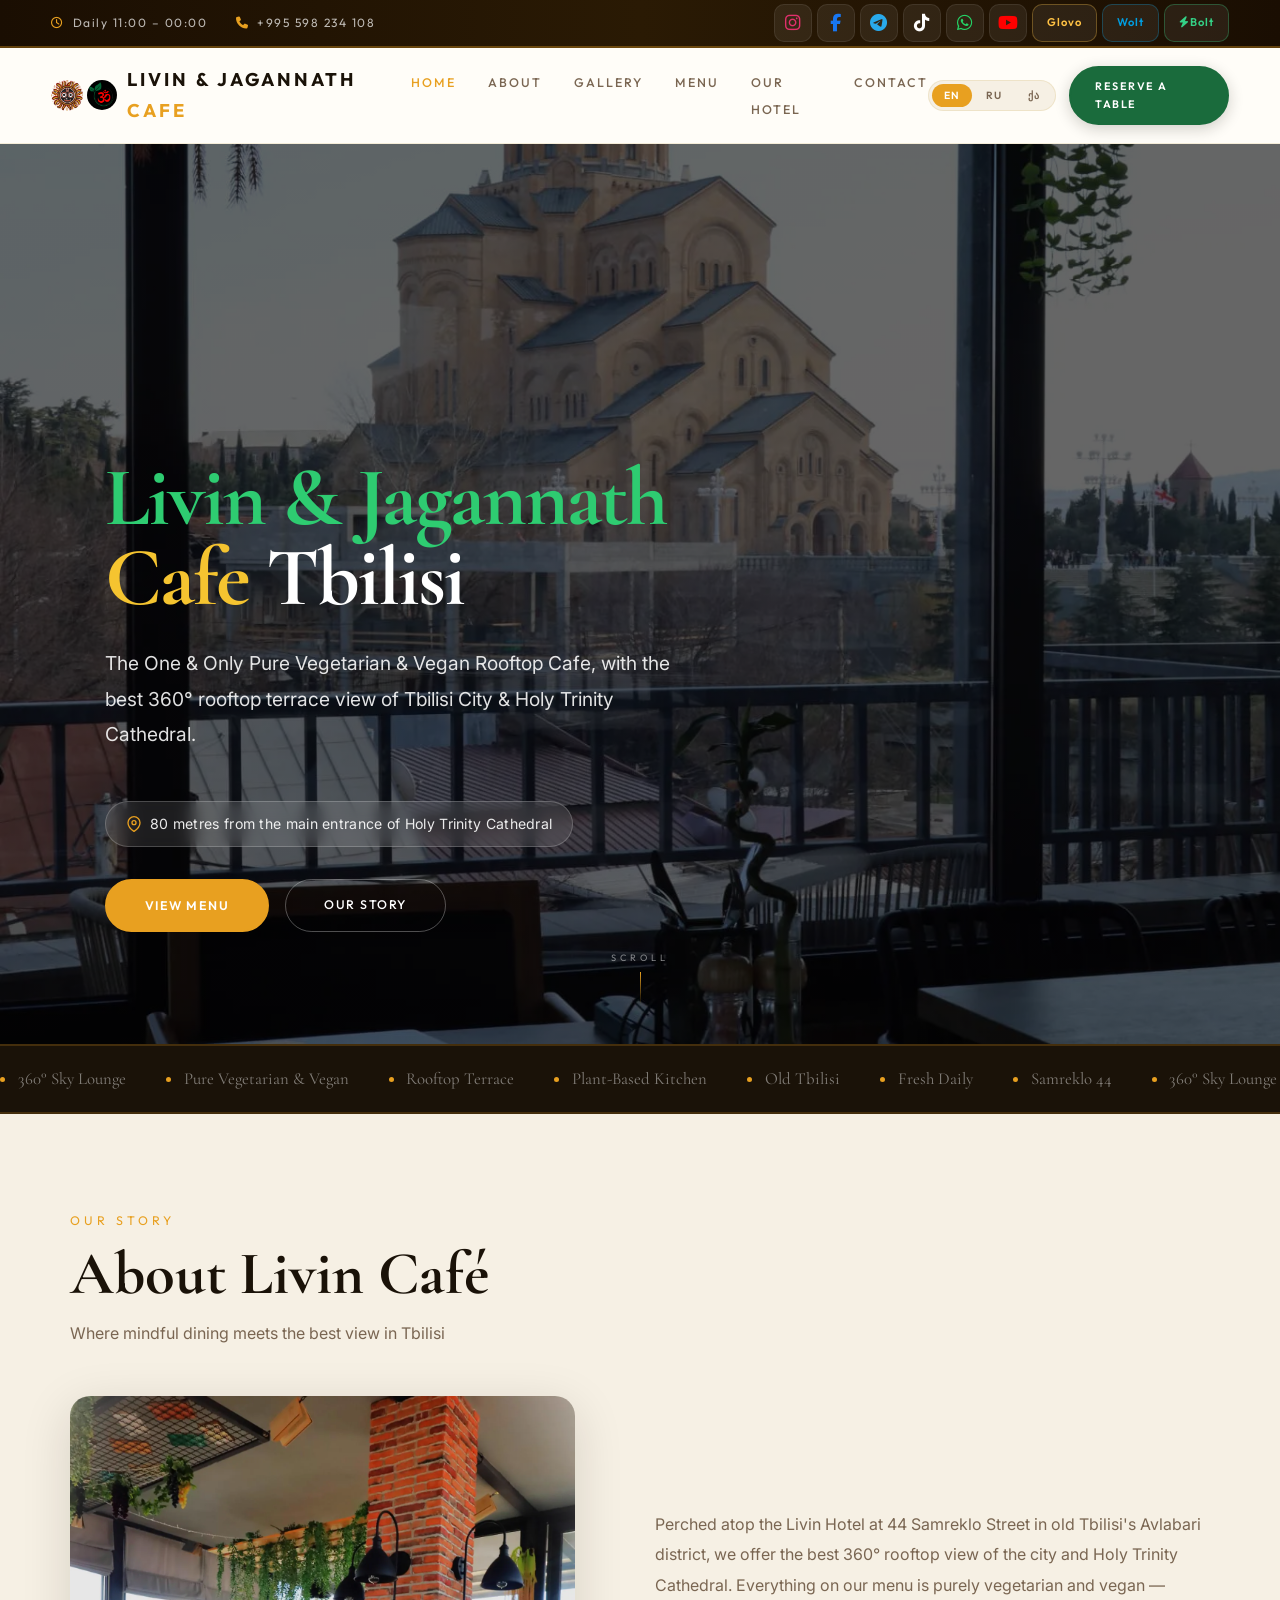
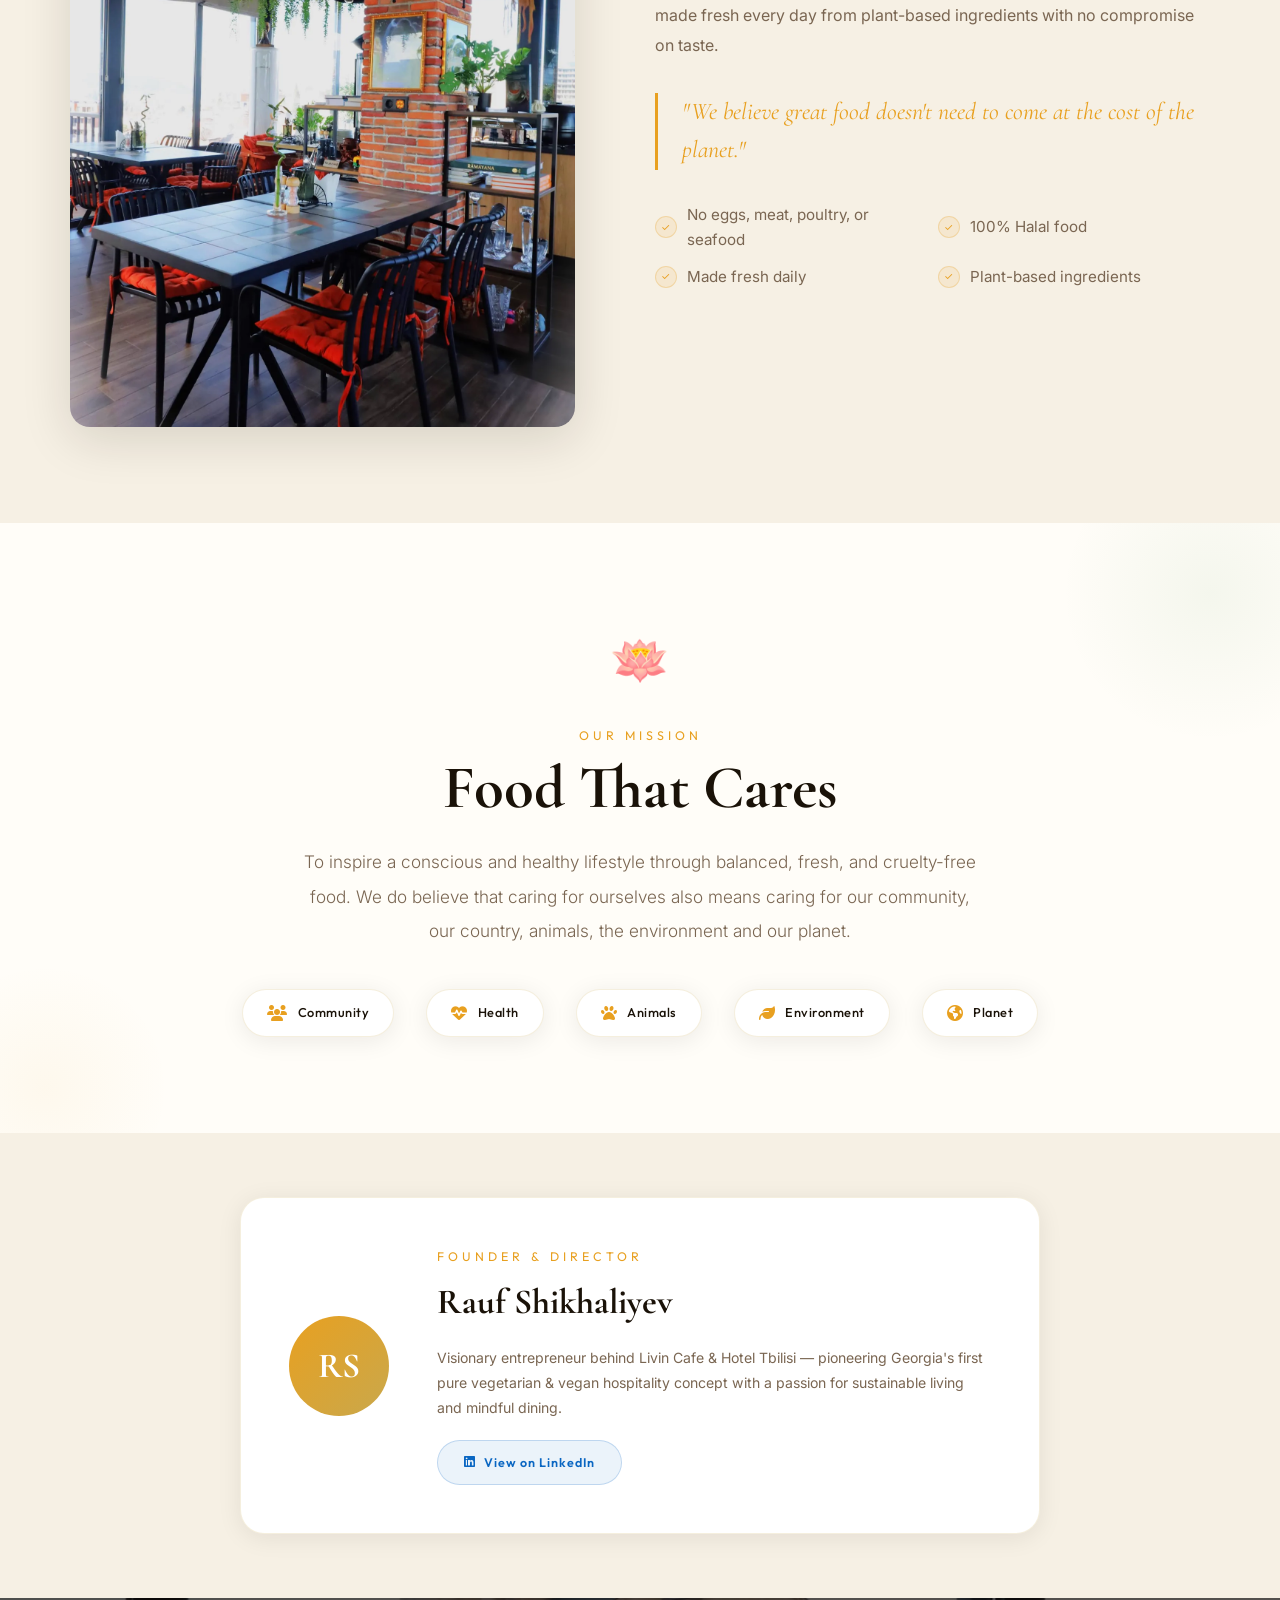
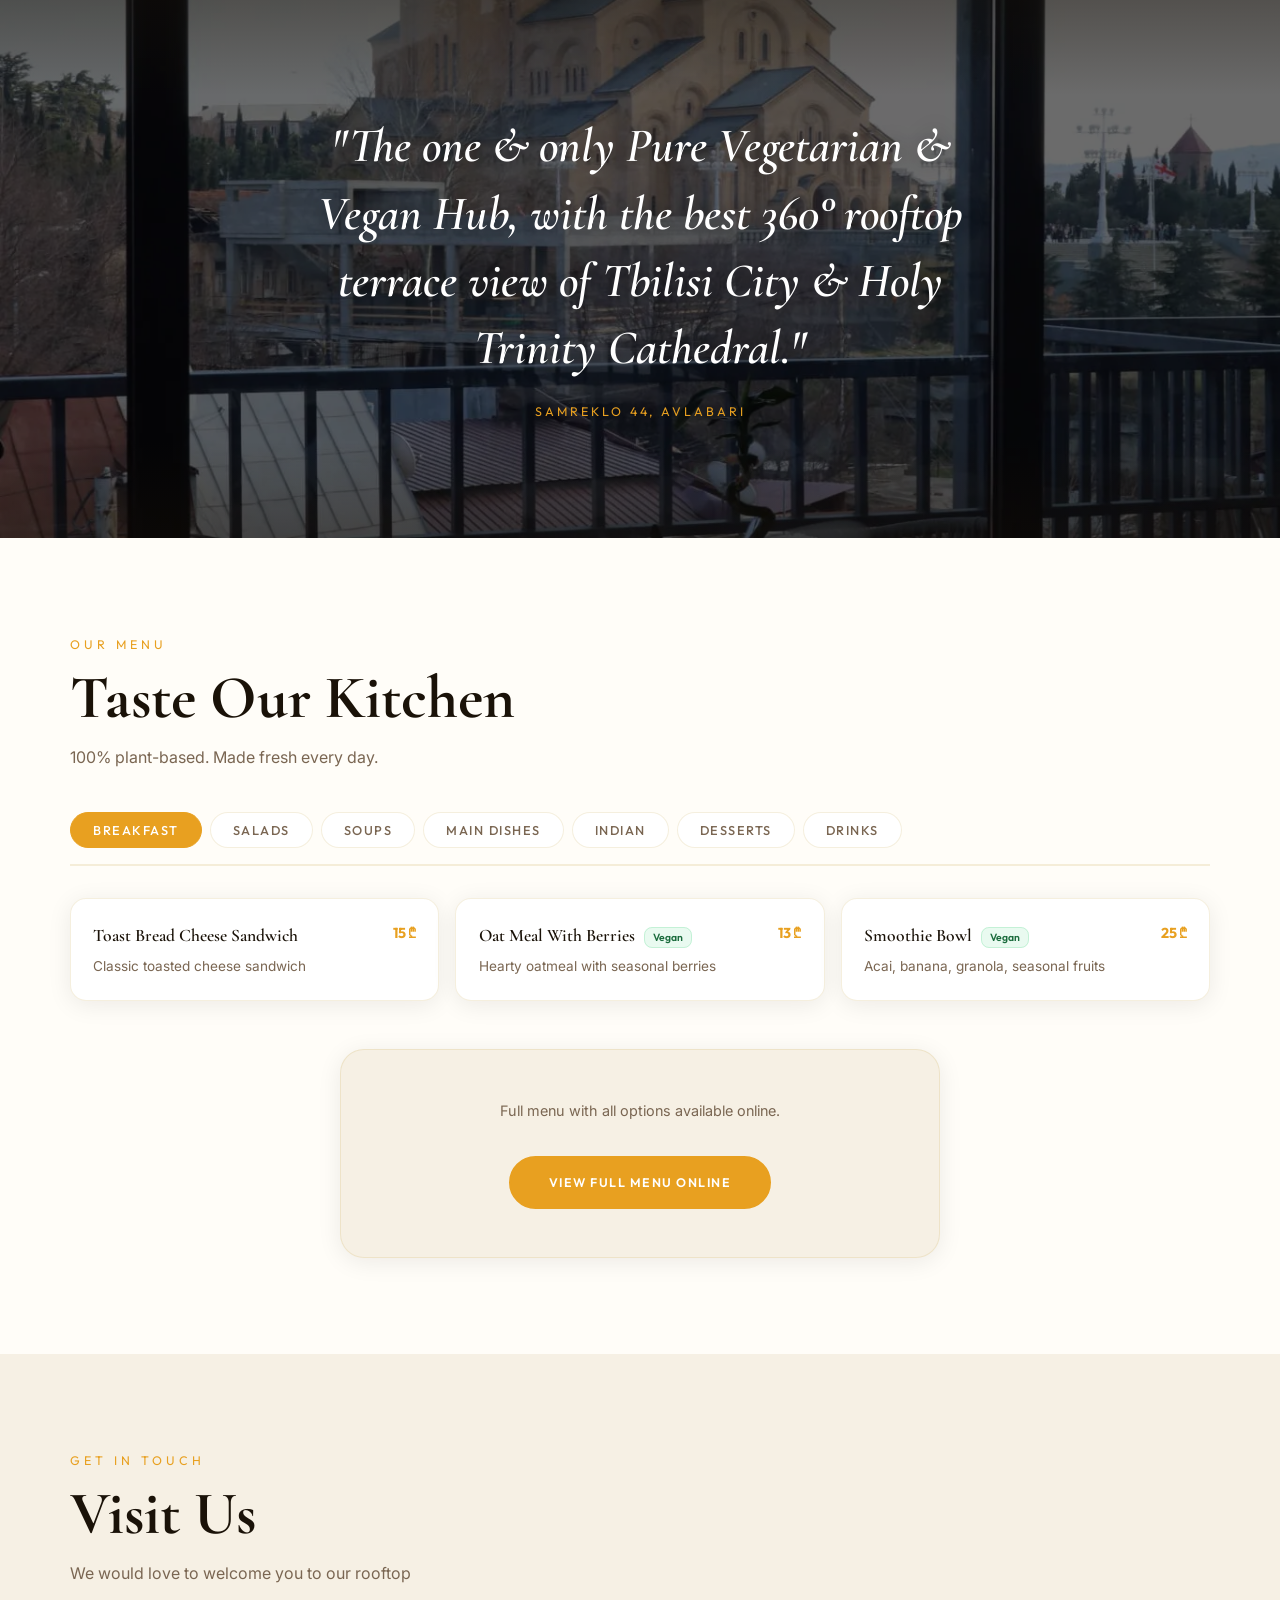
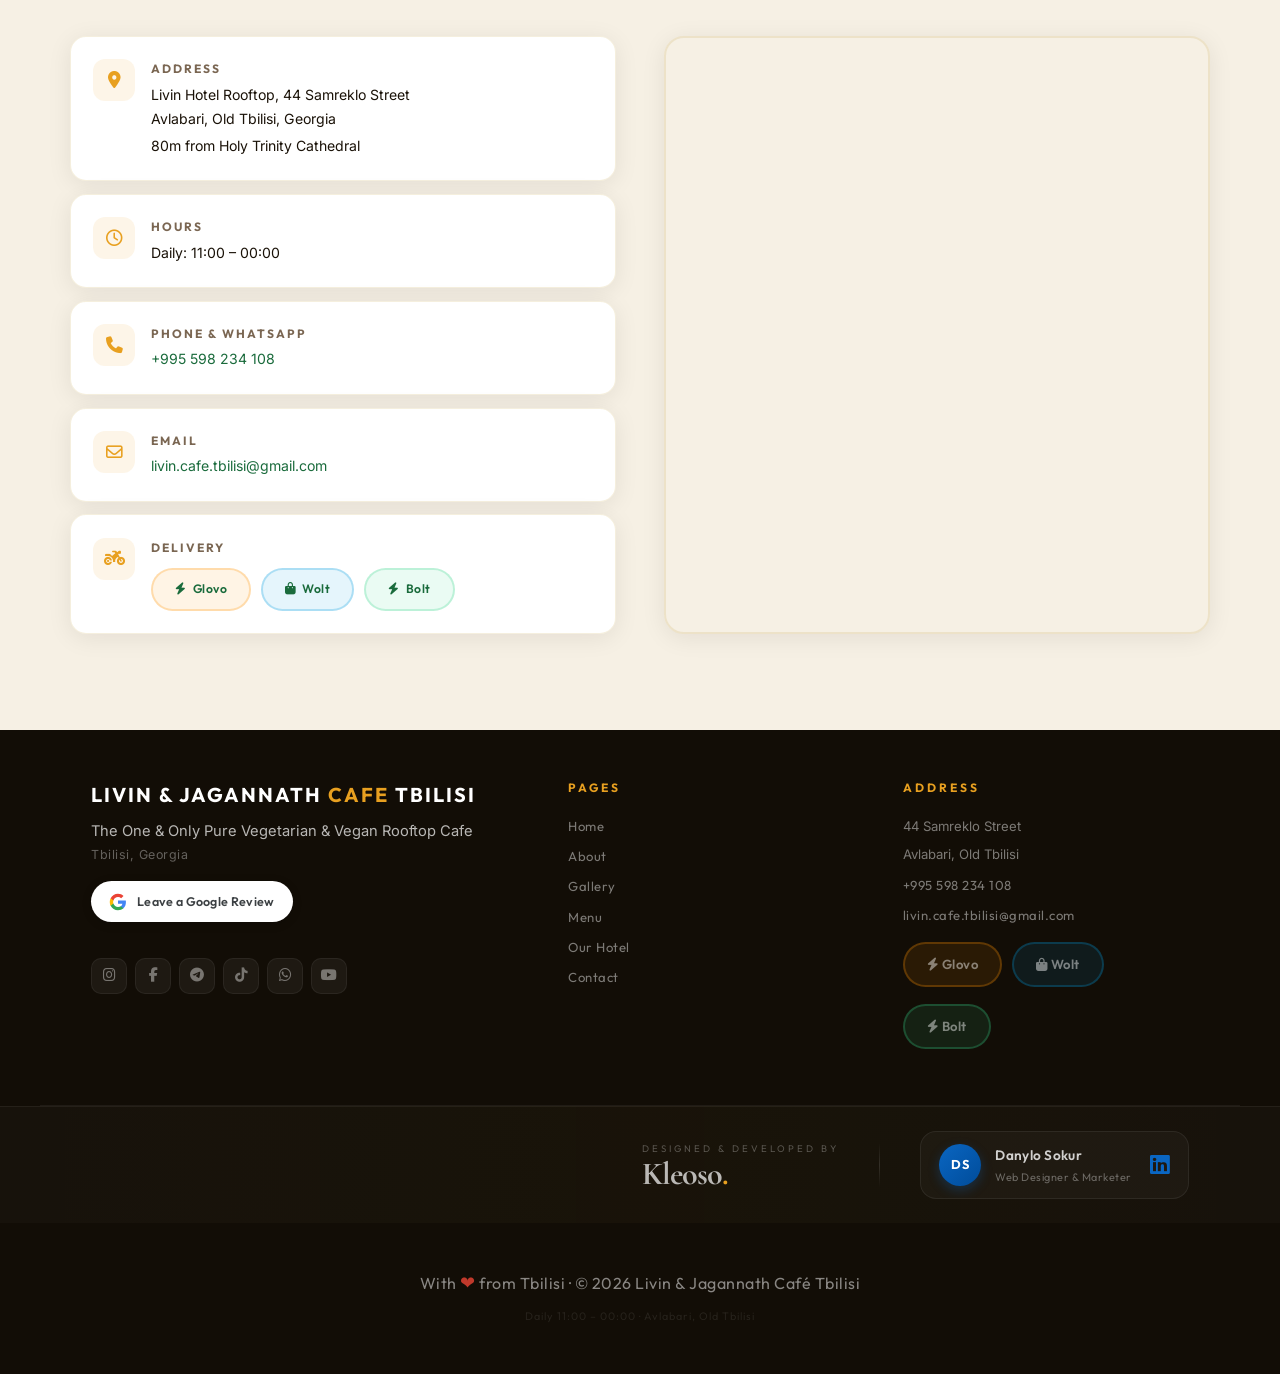
==== commit 10a05909: "Bigger footer bottom, role updated to Web Designer & Marketer" ====
--- a/index.html
+++ b/index.html
@@ -377,7 +377,7 @@
         <div class="kleoso-li-avatar">DS</div>
         <div class="kleoso-li-info">
           <span class="kleoso-li-name">Danylo Sokur</span>
-          <span class="kleoso-li-role">Web Designer &amp; Developer</span>
+          <span class="kleoso-li-role">Web Designer &amp; Marketer</span>
         </div>
         <div class="kleoso-li-icon"><i class="fab fa-linkedin"></i></div>
       </a>
--- a/style.css
+++ b/style.css
@@ -331,9 +331,10 @@
 .footer-socials-row{display:flex;gap:.5rem;flex-wrap:wrap;margin-top:1rem}
 .footer-socials-row a{width:36px;height:36px;border-radius:10px;background:rgba(255,255,255,.05);border:1px solid rgba(255,255,255,.06);display:flex;align-items:center;justify-content:center;text-decoration:none;color:rgba(255,255,255,.4);font-size:.9rem;transition:.3s}
 .footer-socials-row a:hover{color:var(--saffron-light);border-color:rgba(232,160,32,.3);background:rgba(232,160,32,.08)}
-.footer-bottom{padding:1.2rem 4%;display:flex;align-items:center;justify-content:space-between;max-width:1200px;margin:0 auto}
-.footer-bottom p{font-size:.72rem;color:rgba(255,255,255,.3);font-family:var(--accent)}
-.footer-bottom .heart{color:#c0392b}
+.footer-bottom{padding:2.8rem 4% 3rem;display:flex;flex-direction:column;align-items:center;justify-content:center;text-align:center;gap:.6rem;max-width:1200px;margin:0 auto}
+.footer-bottom p:first-child{font-size:1rem;color:rgba(255,255,255,.5);font-family:var(--accent);letter-spacing:.5px;font-weight:400}
+.footer-bottom p+p{font-size:.75rem;color:rgba(255,255,255,.22);font-family:var(--accent);letter-spacing:1px}
+.footer-bottom .heart{color:#c0392b;font-size:1.1rem}
 
 /* ─── KLEOSO AGENCY STRIP ─── */
 .kleoso-strip{
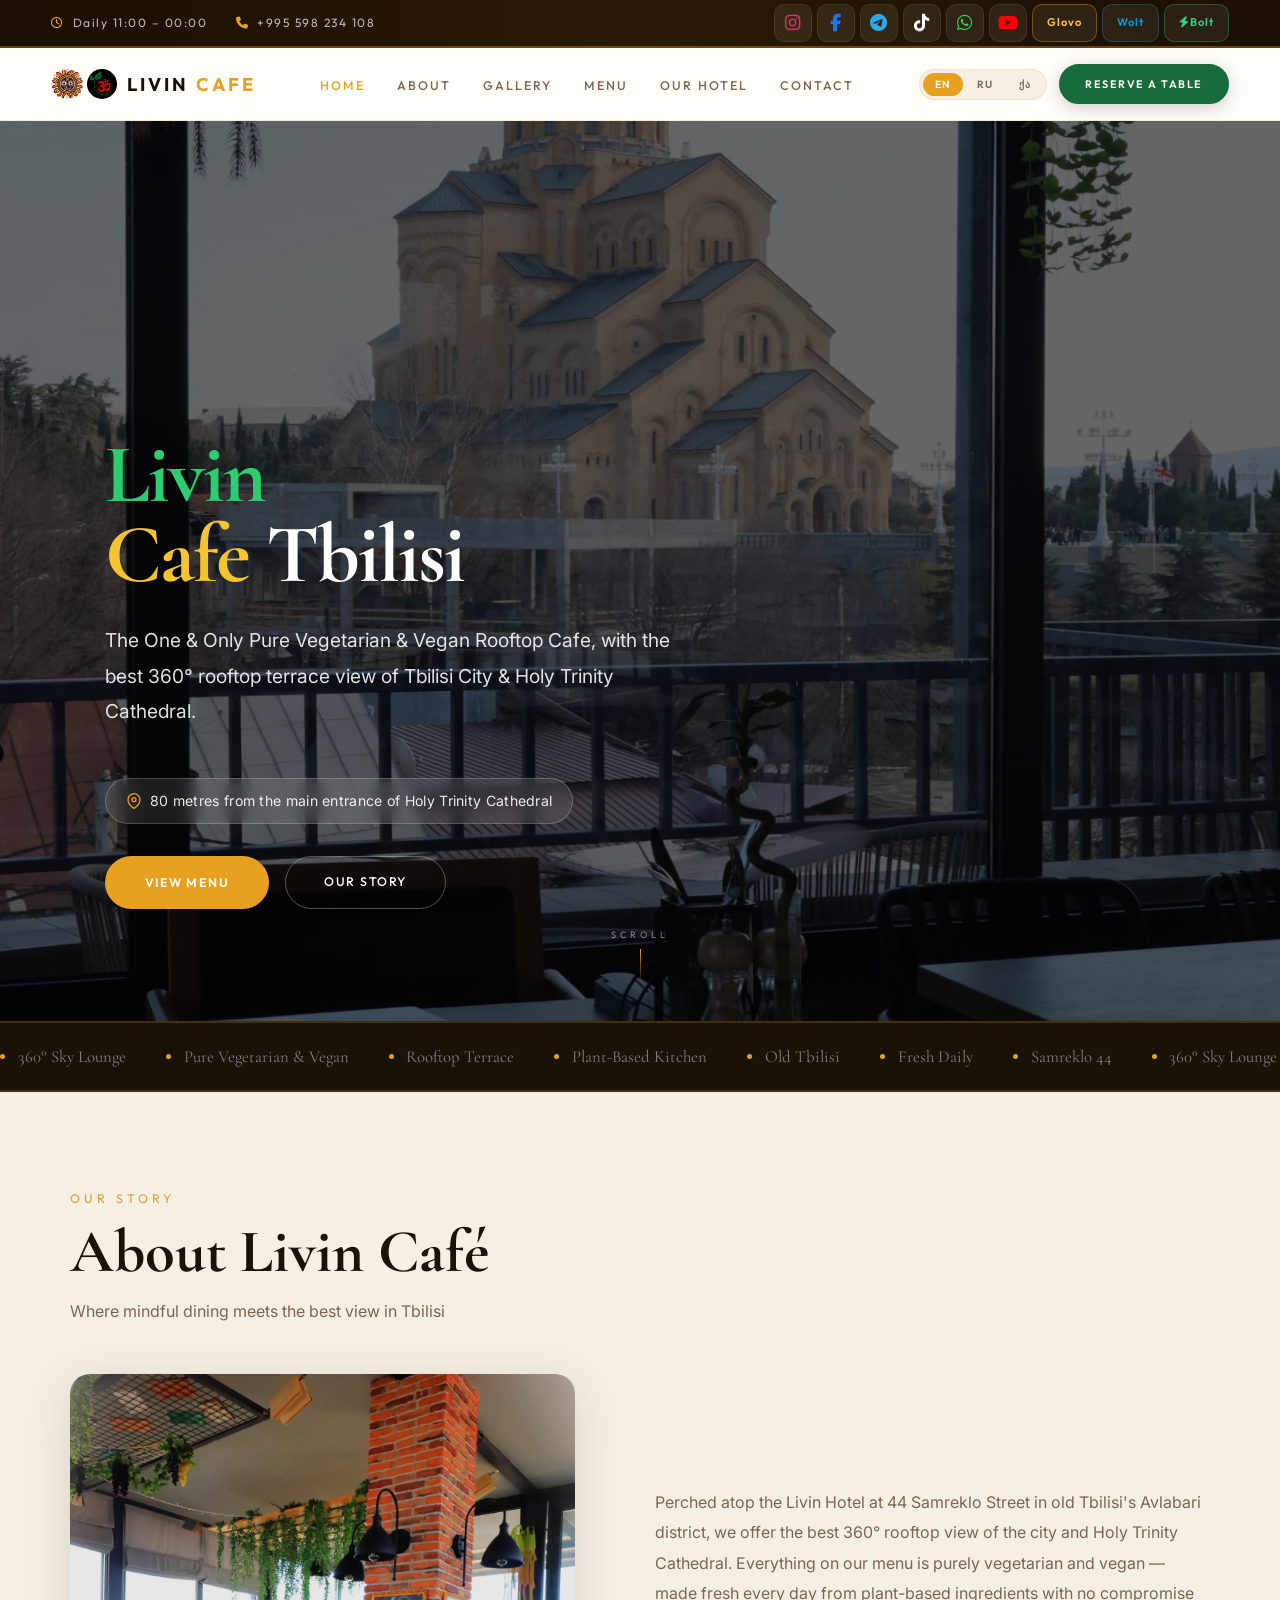
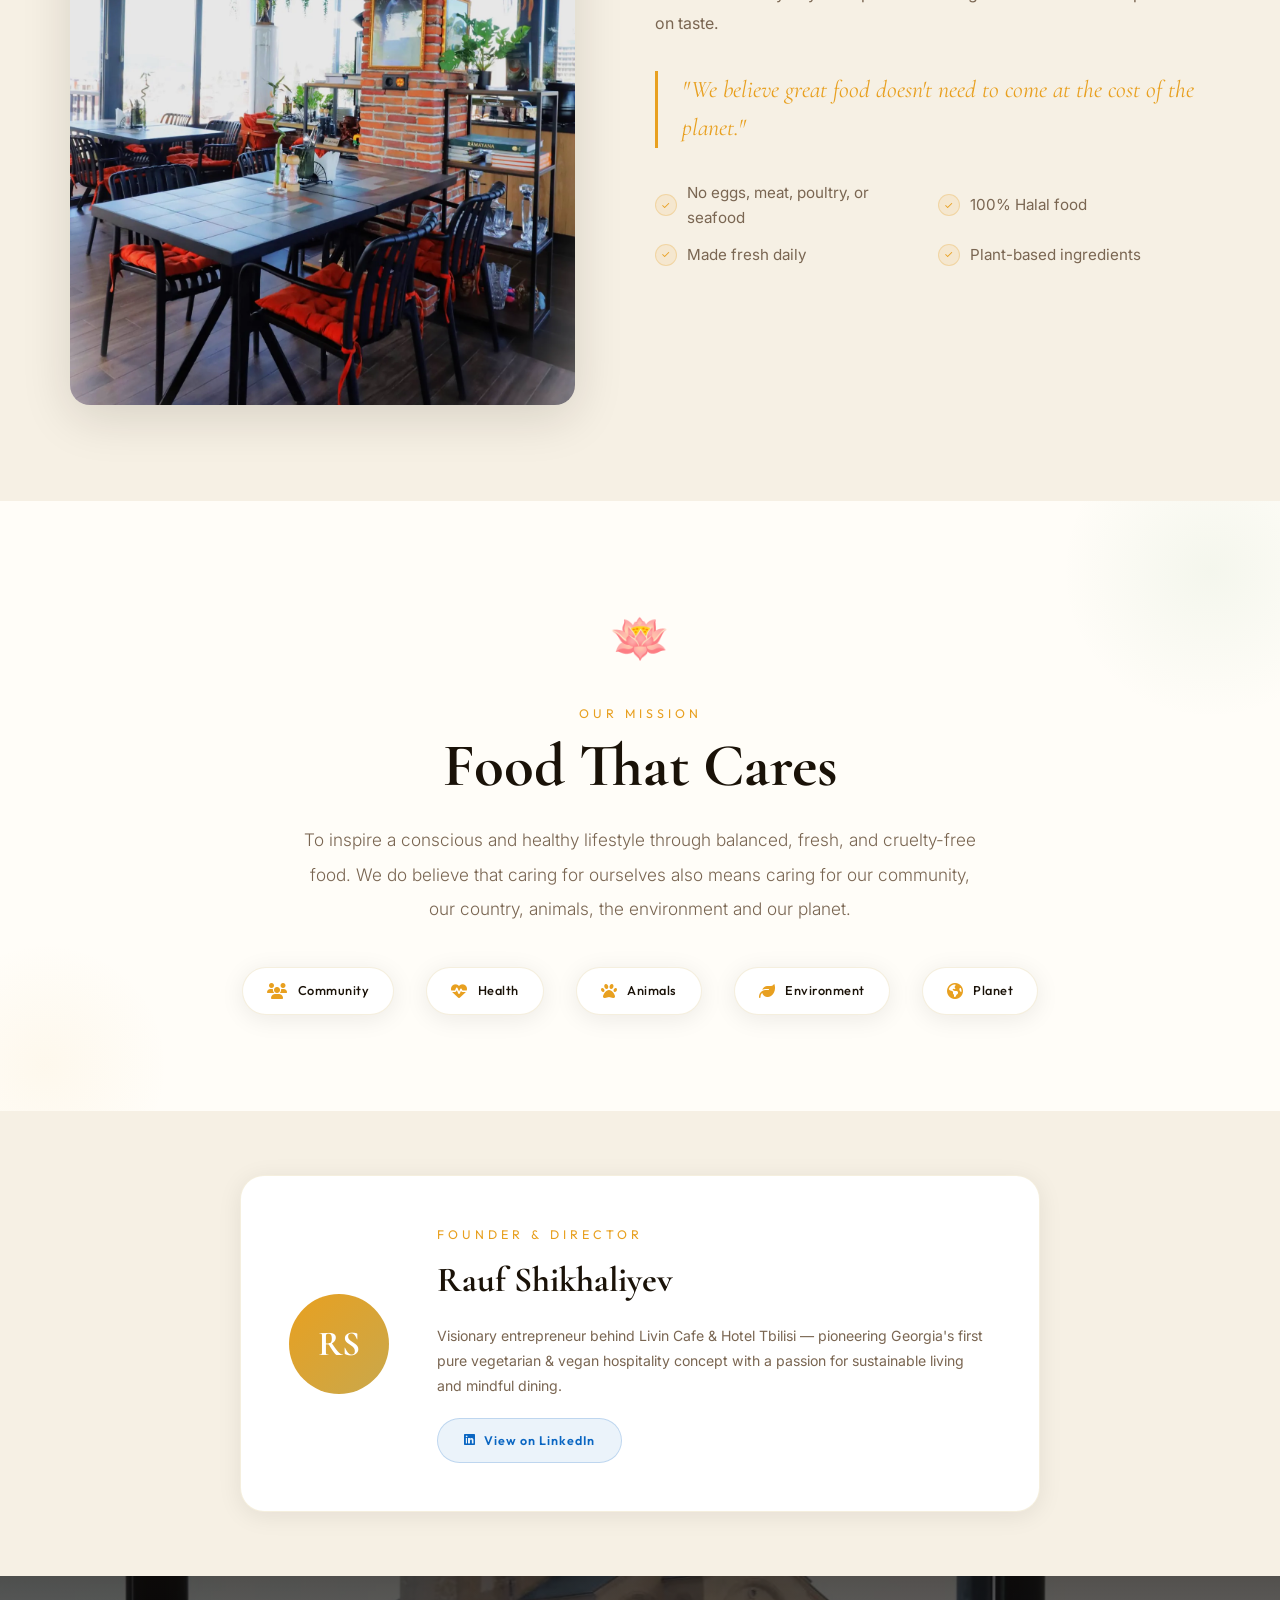
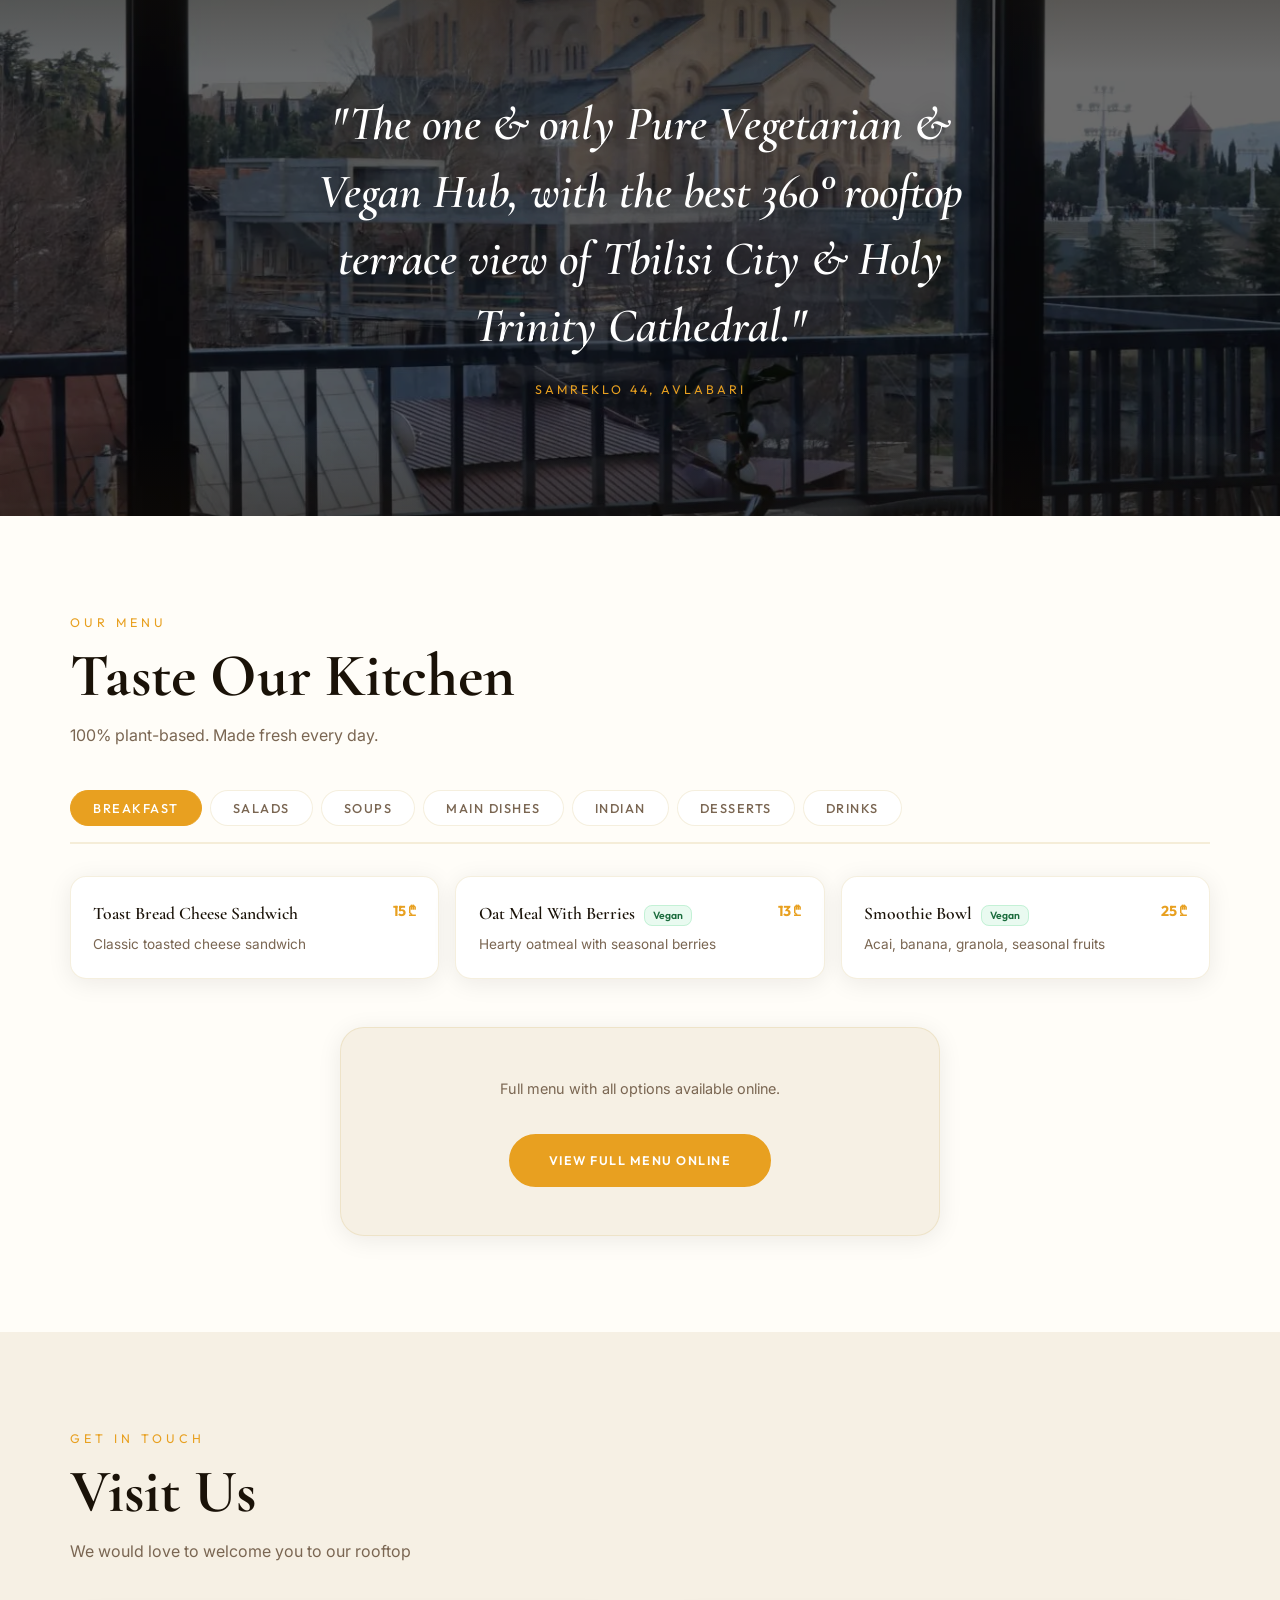
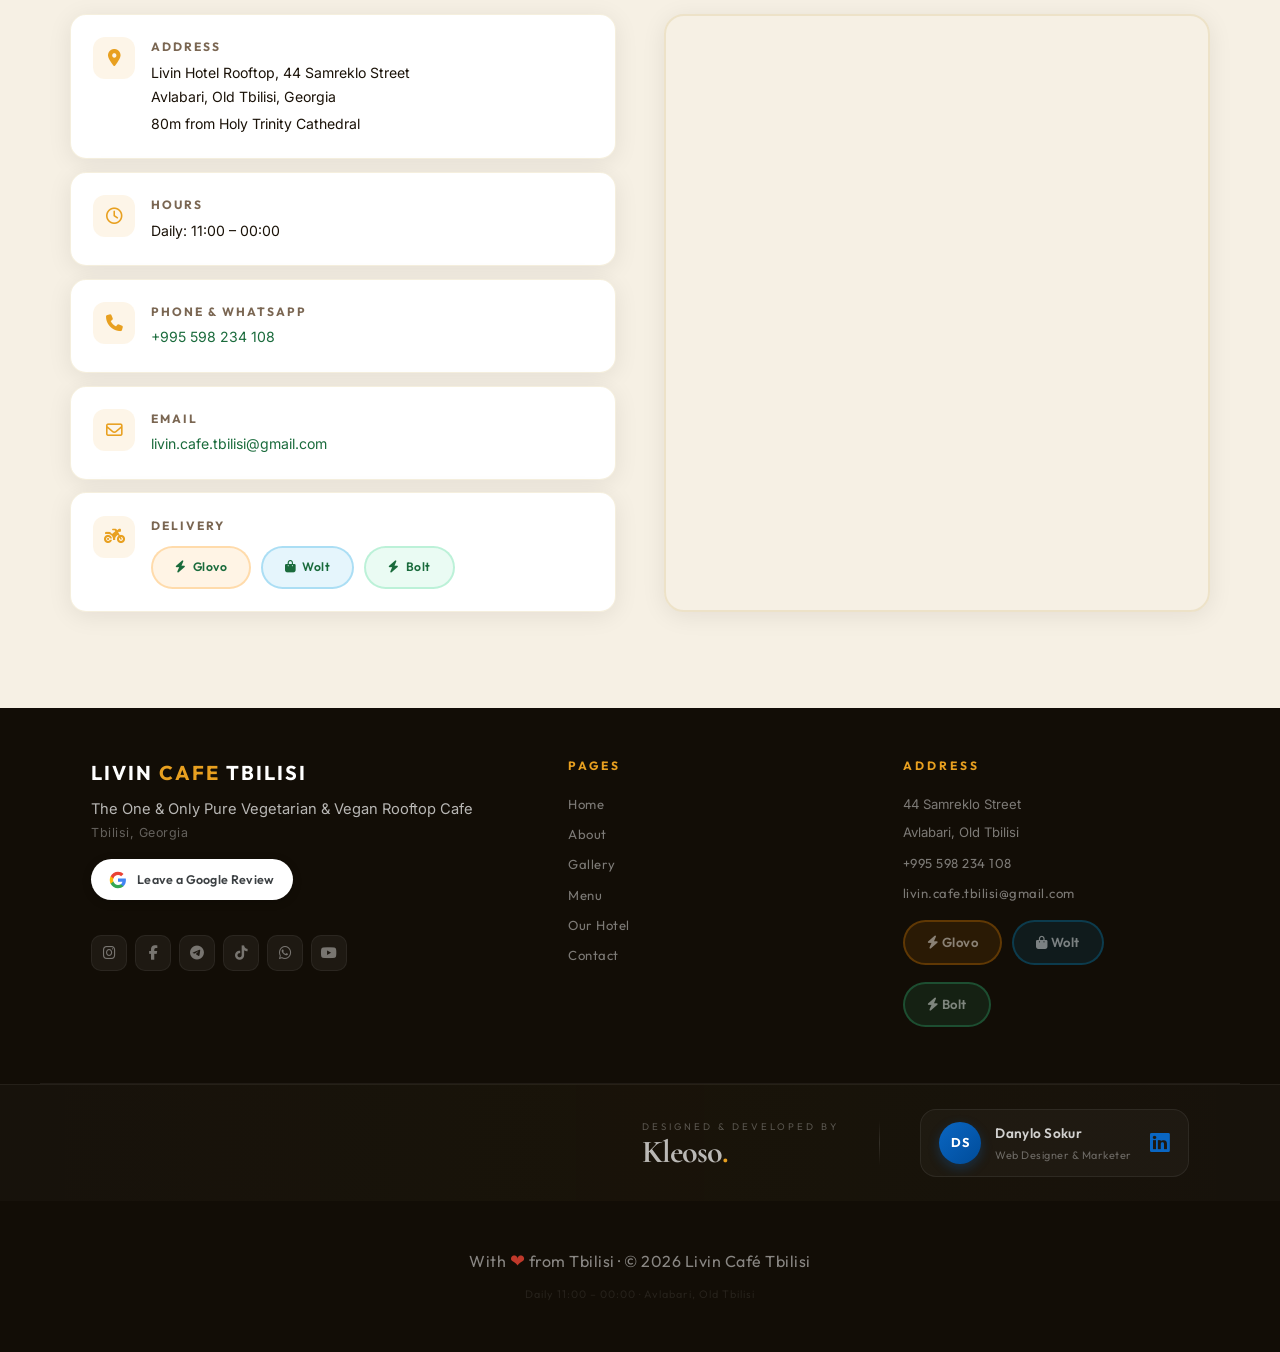
==== commit a8edc7aa: "Remove Jagannath from site name, update Instagram link Rebrand to Livin Cafe Tbilisi per client requ" ====
--- a/index.html
+++ b/index.html
@@ -10,10 +10,10 @@
     gtag('config', 'G-5EV773RWT3');
   </script>
   <meta charset="UTF-8"><meta name="viewport" content="width=device-width,initial-scale=1.0">
-  <title>Livin & Jagannath Cafe Tbilisi — Pure Vegetarian & Vegan Rooftop</title>
+  <title>Livin Cafe Tbilisi — Pure Vegetarian & Vegan Rooftop</title>
   <meta name="description" content="The One &amp; Only Pure Vegetarian &amp; Vegan Rooftop Cafe in Tbilisi with 360° views of Holy Trinity Cathedral. Samreklo 44, Avlabari.">
   <!-- OG Tags -->
-  <meta property="og:title" content="Livin & Jagannath Cafe Tbilisi — Pure Vegetarian & Vegan Rooftop">
+  <meta property="og:title" content="Livin Cafe Tbilisi — Pure Vegetarian & Vegan Rooftop">
   <meta property="og:description" content="The one & only Pure Vegetarian & Vegan Hub with the best 360° rooftop terrace view of Tbilisi City & Holy Trinity Cathedral.">
   <meta property="og:type" content="website">
   <meta property="og:url" content="https://www.livincafetbilisi.com">
@@ -22,7 +22,7 @@
   <meta property="og:locale:alternate" content="ru_RU">
   <meta property="og:locale:alternate" content="ka_GE">
   <meta name="twitter:card" content="summary_large_image">
-  <meta name="twitter:title" content="Livin & Jagannath Cafe Tbilisi — Pure Vegetarian & Vegan Rooftop">
+  <meta name="twitter:title" content="Livin Cafe Tbilisi — Pure Vegetarian & Vegan Rooftop">
   <meta name="twitter:description" content="360° Sky Lounge · Bar · Terrace · Pure Vegetarian & Vegan Hub in Old Tbilisi">
   <meta name="twitter:image" content="https://www.livincafetbilisi.com/photos/cathedral-view.webp">
   <!-- Schema Markup for SEO -->
@@ -30,7 +30,7 @@
   {
     "@context": "https://schema.org",
     "@type": "Restaurant",
-    "name": "Livin & Jagannath Cafe Tbilisi",
+    "name": "Livin Cafe Tbilisi",
     "image": [
       "https://www.livincafetbilisi.com/photos/cathedral-view.webp",
       "https://www.livincafetbilisi.com/photos/interior.webp"
@@ -78,10 +78,10 @@
     <a href="tel:+995598234108" class="top-phone"><i class="fas fa-phone"></i> +995 598 234 108</a>
   </div>
   <div class="top-bar-right">
-    <a href="https://www.instagram.com/livin.jagannath.tbilisi?igsh=MXNwenlzZGZ5dWc0Ng%3D%3D" target="_blank" class="tsoc ig"><i class="fab fa-instagram"></i></a>
+    <a href="https://www.instagram.com/livin.cafe.tbilisi/" target="_blank" class="tsoc ig"><i class="fab fa-instagram"></i></a>
     <a href="https://www.facebook.com/livincafetbilisi" target="_blank" class="tsoc fb"><i class="fab fa-facebook-f"></i></a>
-    <a href="https://t.me/LIVINCAFETBILISI" target="_blank" class="tsoc tg"><i class="fab fa-telegram-plane"></i></a>
-    <a href="https://www.tiktok.com/@livin.cafe.tbilisi" target="_blank" class="tsoc tt"><i class="fab fa-tiktok"></i></a>
+    <a href="https://t.me/LivinJagannathCafeTbilisi" target="_blank" class="tsoc tg"><i class="fab fa-telegram-plane"></i></a>
+    <a href="https://vt.tiktok.com/ZSCkWvCU8/" target="_blank" class="tsoc tt"><i class="fab fa-tiktok"></i></a>
     <a href="https://wa.me/995598234108" target="_blank" class="tsoc wa"><i class="fab fa-whatsapp"></i></a>
     <a href="https://www.youtube.com/@LivinCafeTbilisi" target="_blank" class="tsoc yt"><i class="fab fa-youtube"></i></a>
     <a href="https://glovoapp.com/ka/ge/tbilisi/stores/livin-cafe-tbilisi-tbi" target="_blank" class="tsoc tsoc-delivery glovo">Glovo</a>
@@ -90,7 +90,7 @@
   </div>
 </div>
 <nav class="nav" id="nav">
-  <a href="index.html" class="nav-logo"><div class="nav-logos-wrap"><img src="photos/logo-jagannath.webp" alt="Jagannath Logo" class="nav-logo-img" loading="eager" decoding="auto"><img src="photos/logo-om.webp" alt="Om Logo" class="nav-logo-img nav-logo-om" loading="eager" decoding="auto"></div><span class="nav-brand">LIVIN &amp; JAGANNATH <em>CAFE</em></span></a>
+  <a href="index.html" class="nav-logo"><div class="nav-logos-wrap"><img src="photos/logo-main.webp" alt="Livin Cafe Logo" class="nav-logo-img" loading="eager" decoding="auto"><img src="photos/logo-om.webp" alt="Om Logo" class="nav-logo-img nav-logo-om" loading="eager" decoding="auto"></div><span class="nav-brand">LIVIN <em>CAFE</em></span></a>
   <ul class="nav-center">
     <li><a href="#home" class="active" data-i18n="navHome">Home</a></li>
     <li><a href="#about" data-i18n="navAbout">About</a></li>
@@ -130,7 +130,7 @@
   </div>
   <div class="hero-overlay"></div>
   <div class="hero-content">
-    <h1><span class="green">Livin &amp; Jagannath</span><br><span class="gold">Cafe</span> Tbilisi</h1>
+    <h1><span class="green">Livin</span><br><span class="gold">Cafe</span> Tbilisi</h1>
     <p class="hero-desc" data-i18n="heroDesc">The one &amp; only Pure Vegetarian &amp; Vegan Hub, with the best 360&deg; rooftop terrace view of Tbilisi City &amp; Holy Trinity Cathedral.</p>
     <div class="hero-location" data-i18n="heroLocation">
       <svg viewBox="0 0 24 24" fill="none" stroke="currentColor" stroke-width="2" stroke-linecap="round" stroke-linejoin="round"><path d="M21 10c0 7-9 13-9 13s-9-6-9-13a9 9 0 0118 0z"/><circle cx="12" cy="10" r="3"/></svg>
@@ -326,7 +326,7 @@
 <footer class="footer">
   <div class="footer-top">
     <div class="footer-brand">
-      <div class="footer-logo-text">LIVIN &amp; JAGANNATH <em>CAFE</em> TBILISI</div>
+      <div class="footer-logo-text">LIVIN <em>CAFE</em> TBILISI</div>
       <p class="footer-tagline-main" data-i18n="footerTagline">The One &amp; Only Pure Vegetarian &amp; Vegan Rooftop Cafe</p>
       <p class="footer-tagline-sub">Tbilisi, Georgia</p>
       <a href="https://maps.app.goo.gl/QhFPs6GxrP2SjSTF9" target="_blank" class="google-review-btn">
@@ -334,10 +334,10 @@
         <span data-i18n="reviewBtn">Leave a Google Review</span>
       </a>
       <div class="footer-socials-row">
-        <a href="https://www.instagram.com/livin.jagannath.tbilisi?igsh=MXNwenlzZGZ5dWc0Ng%3D%3D" target="_blank"><i class="fab fa-instagram"></i></a>
+        <a href="https://www.instagram.com/livin.cafe.tbilisi/" target="_blank"><i class="fab fa-instagram"></i></a>
         <a href="https://www.facebook.com/livincafetbilisi" target="_blank"><i class="fab fa-facebook-f"></i></a>
-        <a href="https://t.me/LIVINCAFETBILISI" target="_blank"><i class="fab fa-telegram-plane"></i></a>
-        <a href="https://www.tiktok.com/@livin.cafe.tbilisi" target="_blank"><i class="fab fa-tiktok"></i></a>
+        <a href="https://t.me/LivinJagannathCafeTbilisi" target="_blank"><i class="fab fa-telegram-plane"></i></a>
+        <a href="https://vt.tiktok.com/ZSCkWvCU8/" target="_blank"><i class="fab fa-tiktok"></i></a>
         <a href="https://wa.me/995598234108" target="_blank"><i class="fab fa-whatsapp"></i></a>
         <a href="https://www.youtube.com/@LivinCafeTbilisi" target="_blank"><i class="fab fa-youtube"></i></a>
       </div>
@@ -384,7 +384,7 @@
     </div>
   </div>
   <div class="footer-bottom">
-    <p data-i18n="footerText">With <span class="heart">&#10084;</span> from Tbilisi &middot; &copy; 2026 Livin &amp; Jagannath Caf&eacute; Tbilisi</p>
+    <p data-i18n="footerText">With <span class="heart">&#10084;</span> from Tbilisi &middot; &copy; 2026 Livin Caf&eacute; Tbilisi</p>
     <p style="font-size:.68rem;opacity:.4">Daily 11:00 &ndash; 00:00 &middot; Avlabari, Old Tbilisi</p>
   </div>
 </footer>
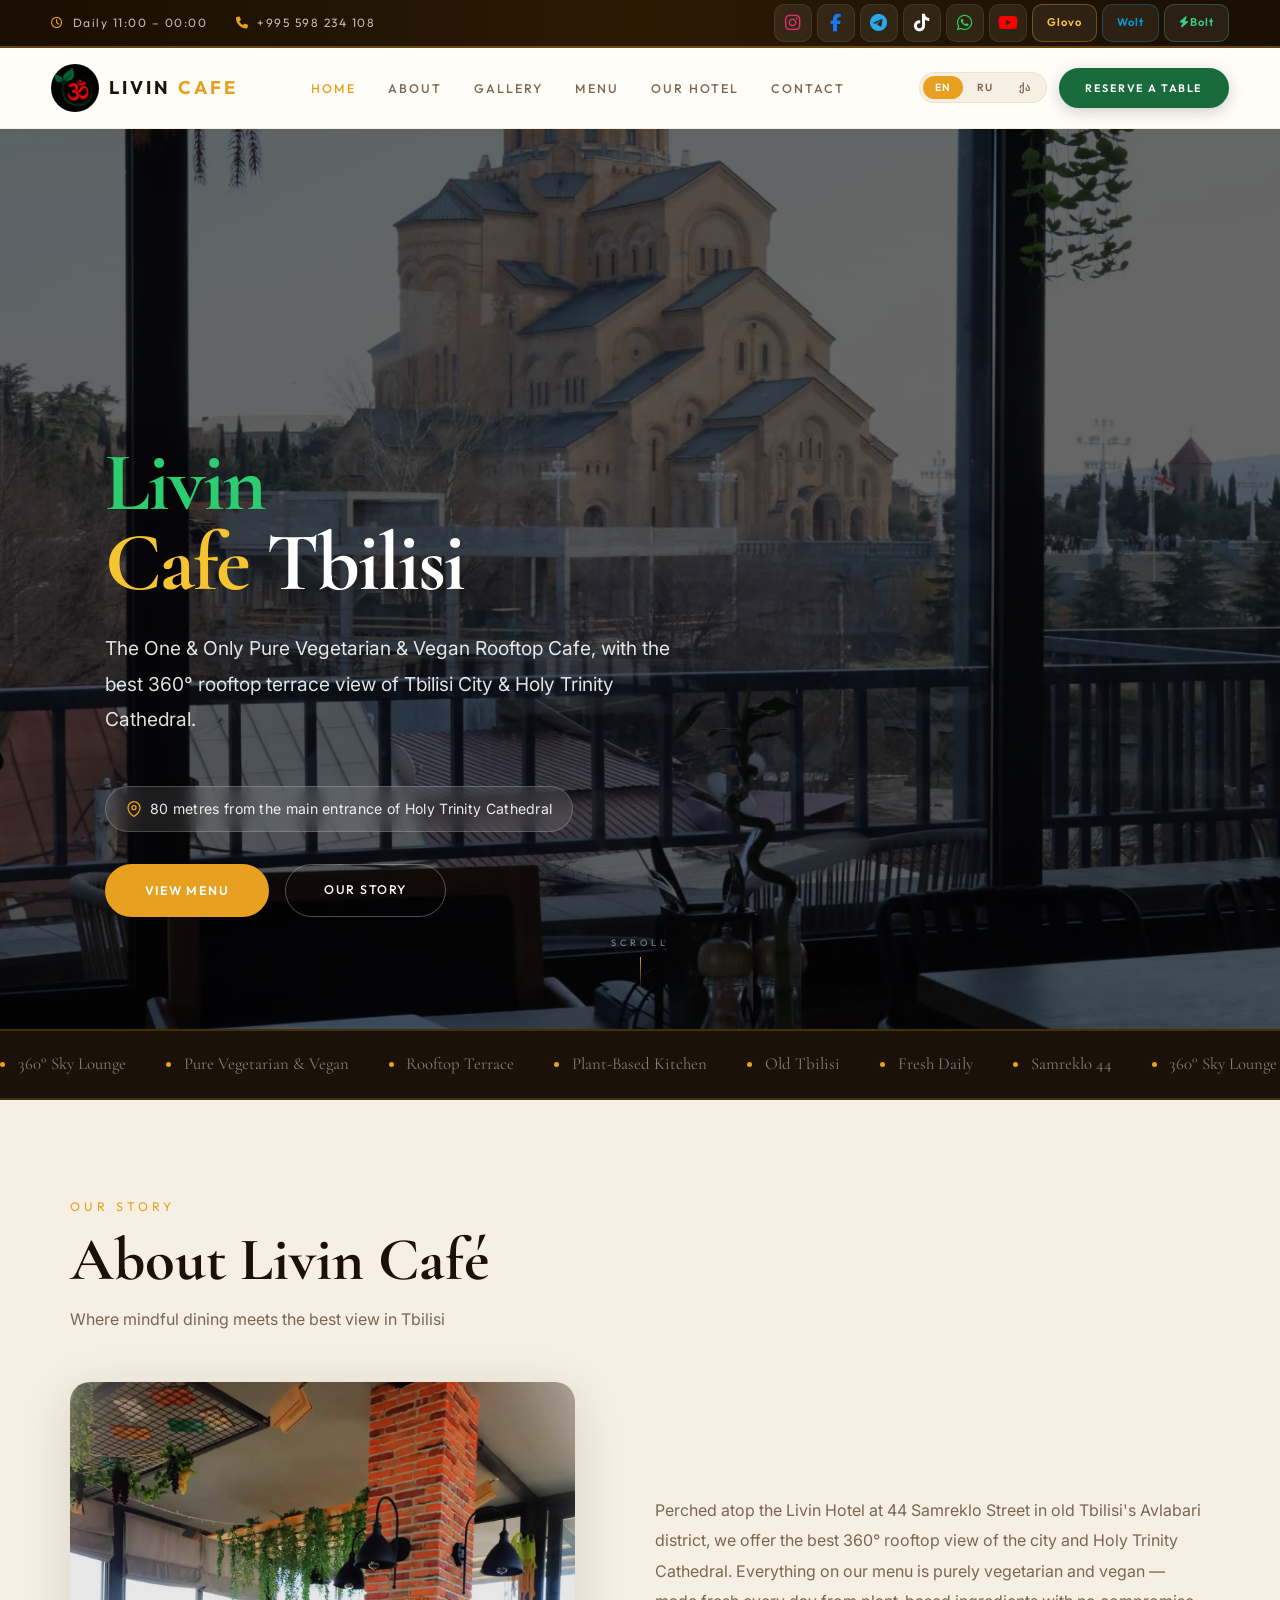
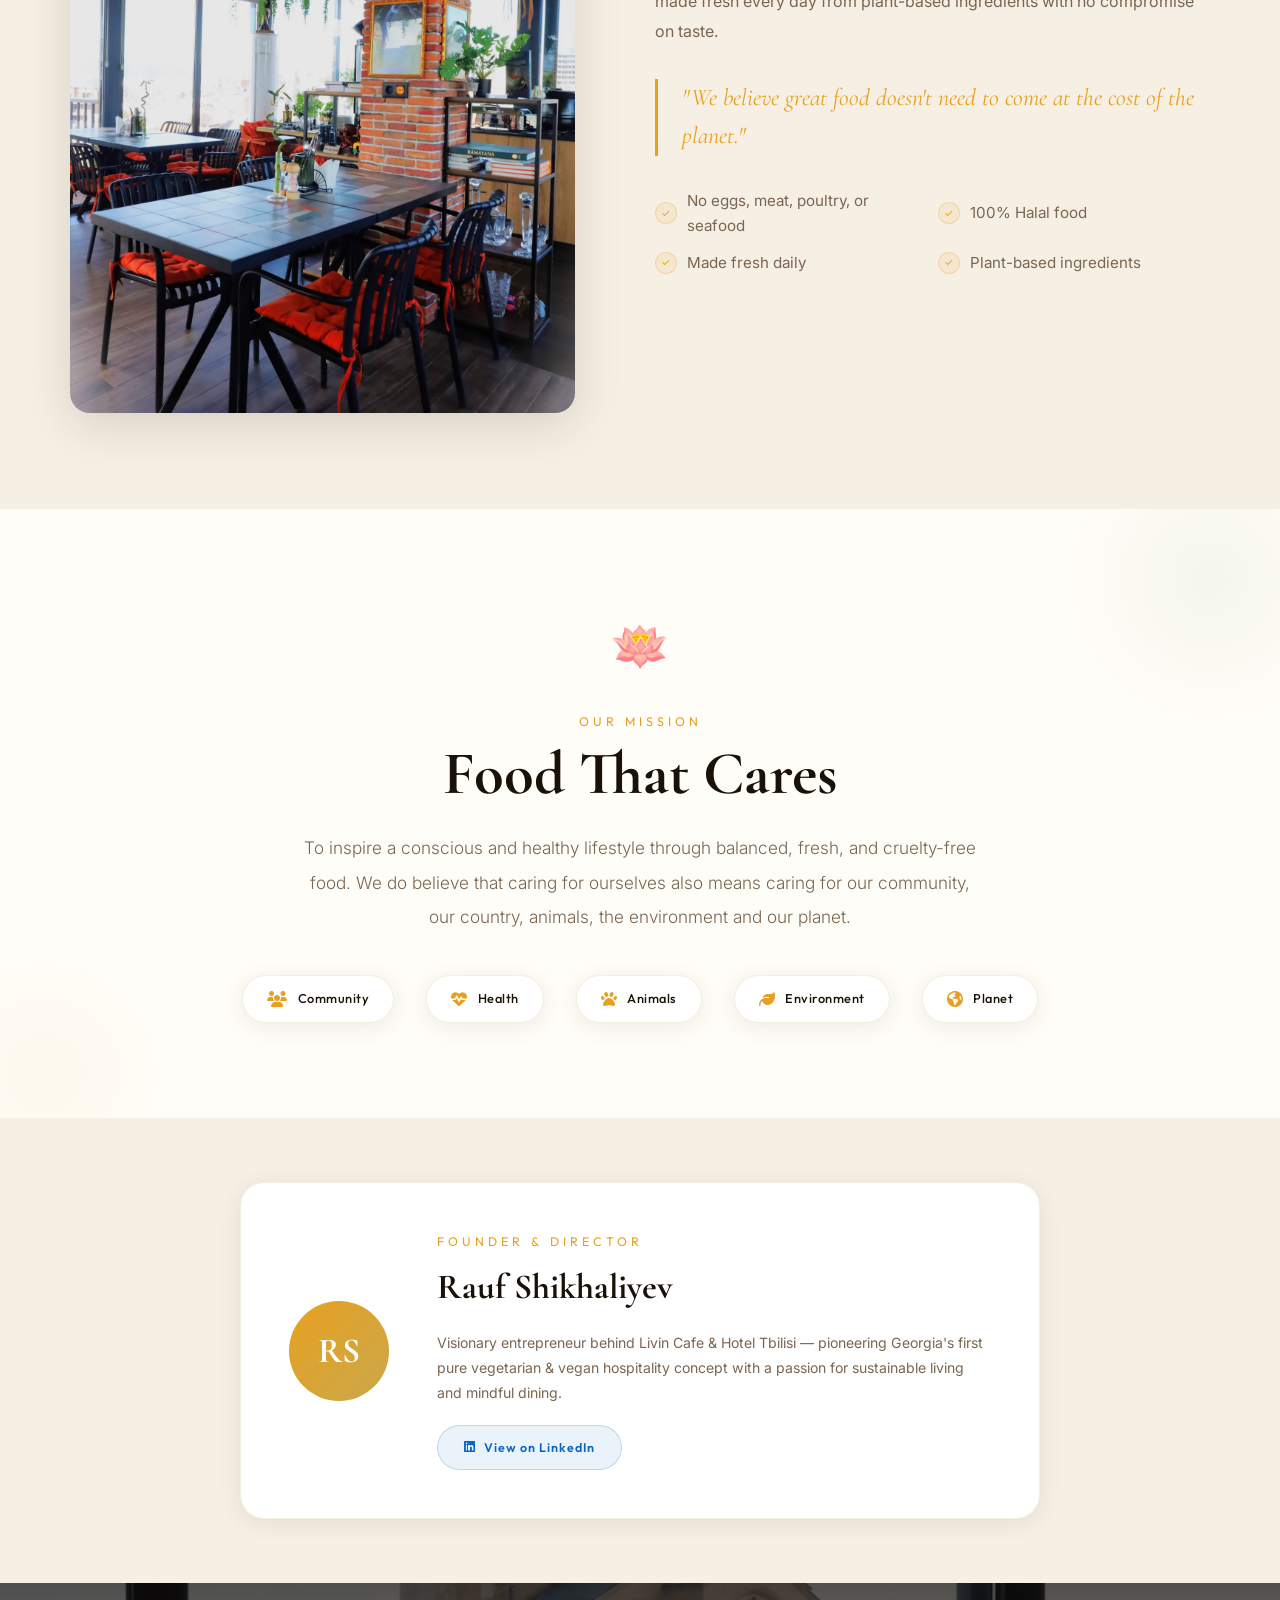
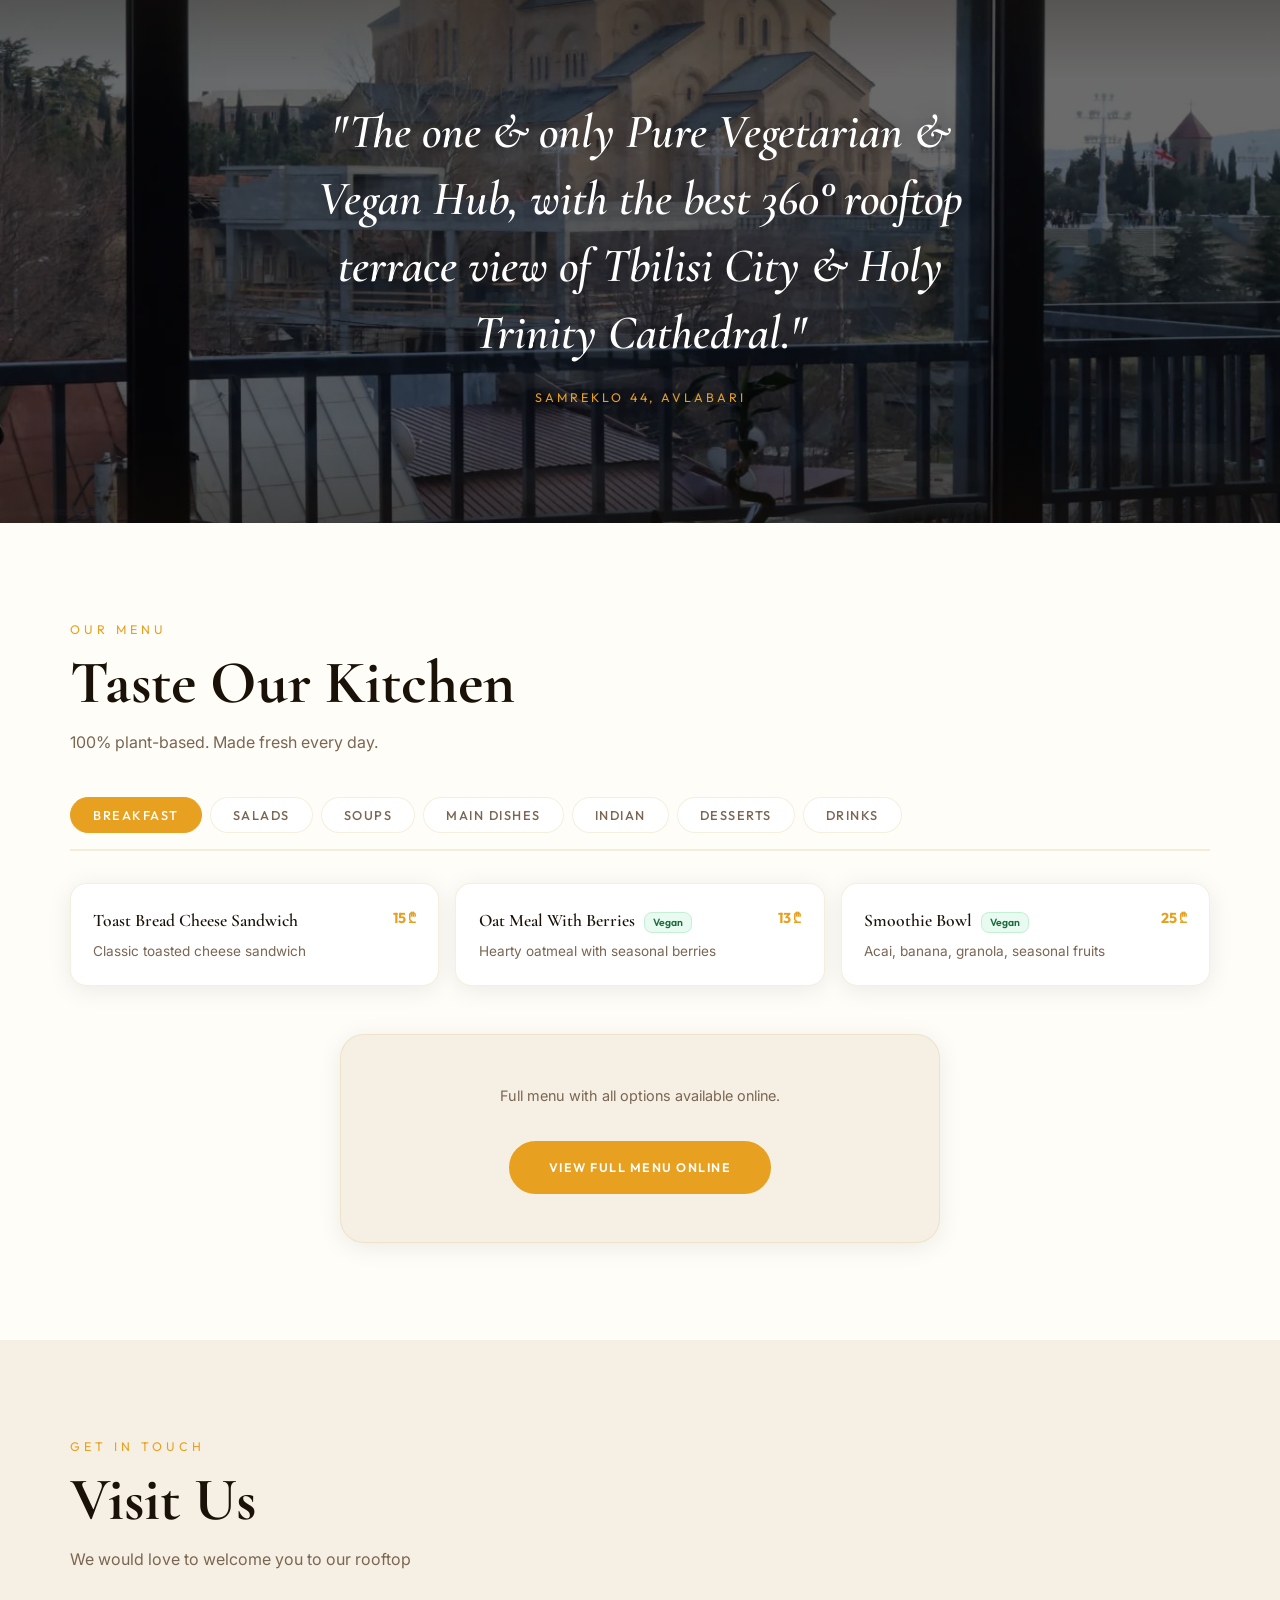
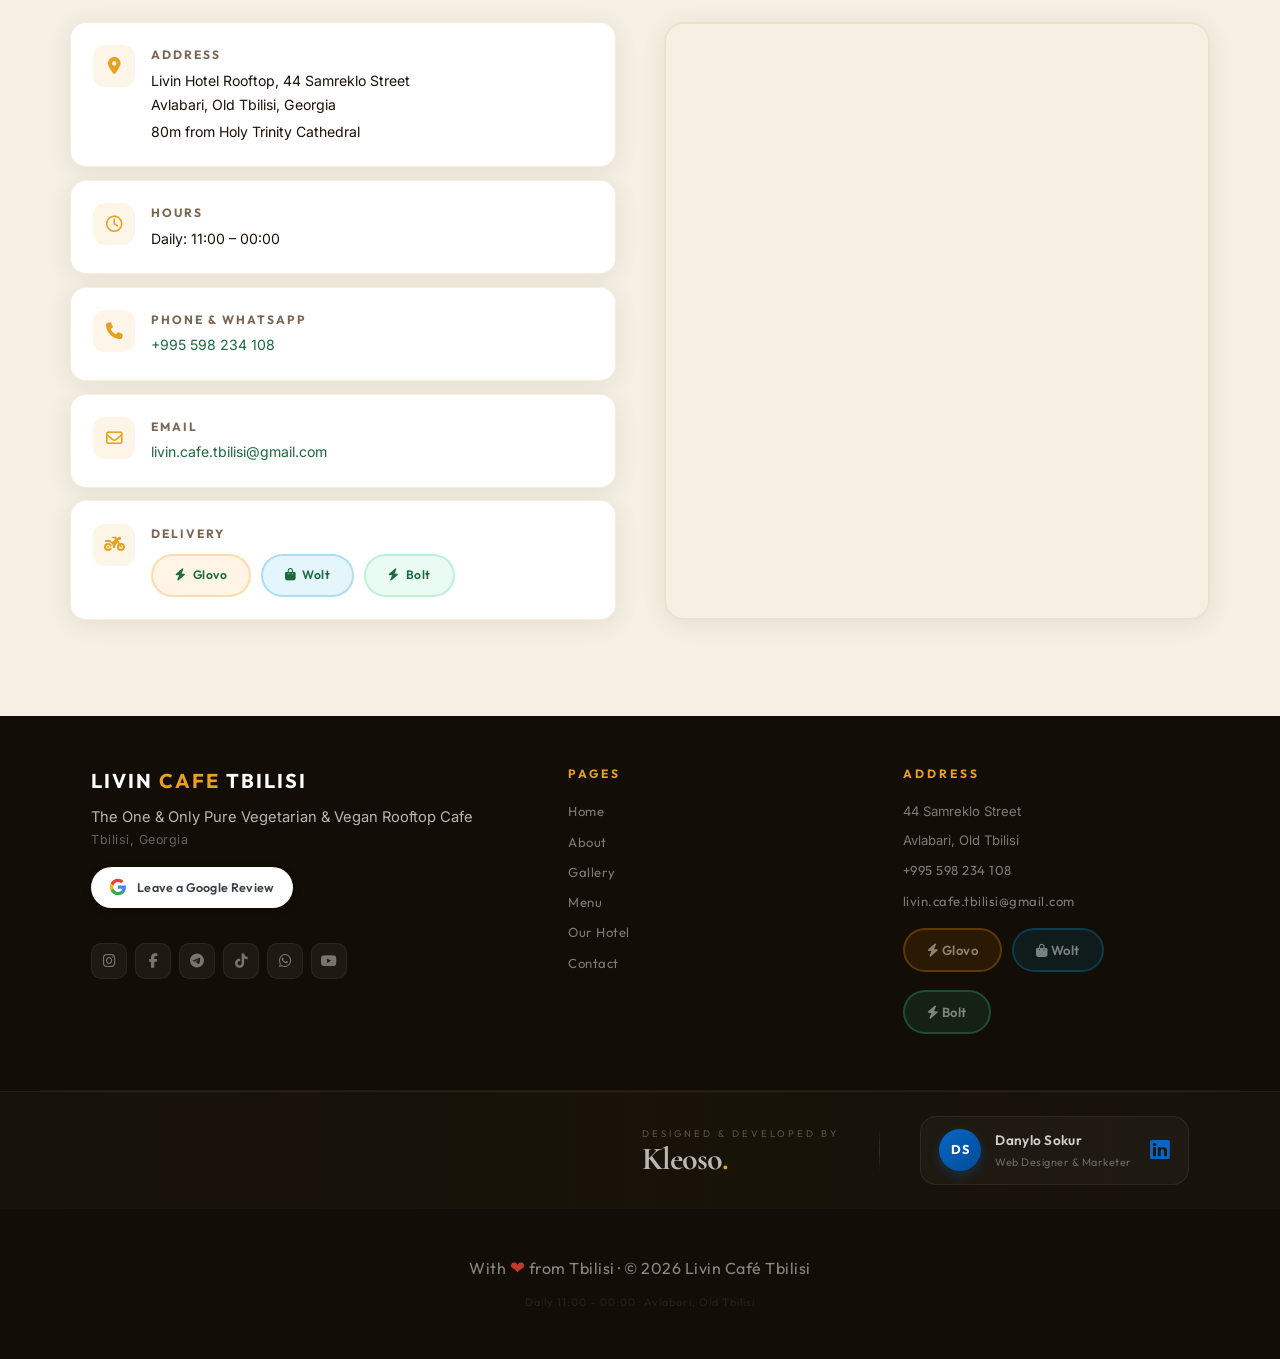
==== commit afdb883d: "Drop sun logo, enlarge Om logo, update Telegram link Co-Authored-By: Claude Opus 5.5 <noreply@anthro" ====
--- a/index.html
+++ b/index.html
@@ -80,7 +80,7 @@
   <div class="top-bar-right">
     <a href="https://www.instagram.com/livin.cafe.tbilisi/" target="_blank" class="tsoc ig"><i class="fab fa-instagram"></i></a>
     <a href="https://www.facebook.com/livincafetbilisi" target="_blank" class="tsoc fb"><i class="fab fa-facebook-f"></i></a>
-    <a href="https://t.me/LivinJagannathCafeTbilisi" target="_blank" class="tsoc tg"><i class="fab fa-telegram-plane"></i></a>
+    <a href="https://t.me/LivinCafeTbilisi" target="_blank" class="tsoc tg"><i class="fab fa-telegram-plane"></i></a>
     <a href="https://vt.tiktok.com/ZSCkWvCU8/" target="_blank" class="tsoc tt"><i class="fab fa-tiktok"></i></a>
     <a href="https://wa.me/995598234108" target="_blank" class="tsoc wa"><i class="fab fa-whatsapp"></i></a>
     <a href="https://www.youtube.com/@LivinCafeTbilisi" target="_blank" class="tsoc yt"><i class="fab fa-youtube"></i></a>
@@ -90,7 +90,7 @@
   </div>
 </div>
 <nav class="nav" id="nav">
-  <a href="index.html" class="nav-logo"><div class="nav-logos-wrap"><img src="photos/logo-main.webp" alt="Livin Cafe Logo" class="nav-logo-img" loading="eager" decoding="auto"><img src="photos/logo-om.webp" alt="Om Logo" class="nav-logo-img nav-logo-om" loading="eager" decoding="auto"></div><span class="nav-brand">LIVIN <em>CAFE</em></span></a>
+  <a href="index.html" class="nav-logo"><div class="nav-logos-wrap"><img src="photos/logo-om.webp" alt="Livin Cafe Logo" class="nav-logo-img nav-logo-om" loading="eager" decoding="auto"></div><span class="nav-brand">LIVIN <em>CAFE</em></span></a>
   <ul class="nav-center">
     <li><a href="#home" class="active" data-i18n="navHome">Home</a></li>
     <li><a href="#about" data-i18n="navAbout">About</a></li>
@@ -336,7 +336,7 @@
       <div class="footer-socials-row">
         <a href="https://www.instagram.com/livin.cafe.tbilisi/" target="_blank"><i class="fab fa-instagram"></i></a>
         <a href="https://www.facebook.com/livincafetbilisi" target="_blank"><i class="fab fa-facebook-f"></i></a>
-        <a href="https://t.me/LivinJagannathCafeTbilisi" target="_blank"><i class="fab fa-telegram-plane"></i></a>
+        <a href="https://t.me/LivinCafeTbilisi" target="_blank"><i class="fab fa-telegram-plane"></i></a>
         <a href="https://vt.tiktok.com/ZSCkWvCU8/" target="_blank"><i class="fab fa-tiktok"></i></a>
         <a href="https://wa.me/995598234108" target="_blank"><i class="fab fa-whatsapp"></i></a>
         <a href="https://www.youtube.com/@LivinCafeTbilisi" target="_blank"><i class="fab fa-youtube"></i></a>
--- a/style.css
+++ b/style.css
@@ -145,7 +145,7 @@
 .nav-logo{text-decoration:none;display:flex;align-items:center;gap:.6rem}
 .nav-logos-wrap{display:flex;align-items:center;gap:4px}
 .nav-logo-img{width:32px;height:32px;object-fit:contain;border-radius:50%;background:transparent}
-.nav-logo-om{width:30px;height:30px}
+.nav-logo-om{width:48px;height:48px}
 .nav-brand{font-family:var(--accent);font-size:1.15rem;font-weight:700;color:var(--dark);letter-spacing:3px}
 .nav-brand em{color:var(--saffron);font-style:normal}
 .nav-center{display:flex;gap:2rem;list-style:none}
